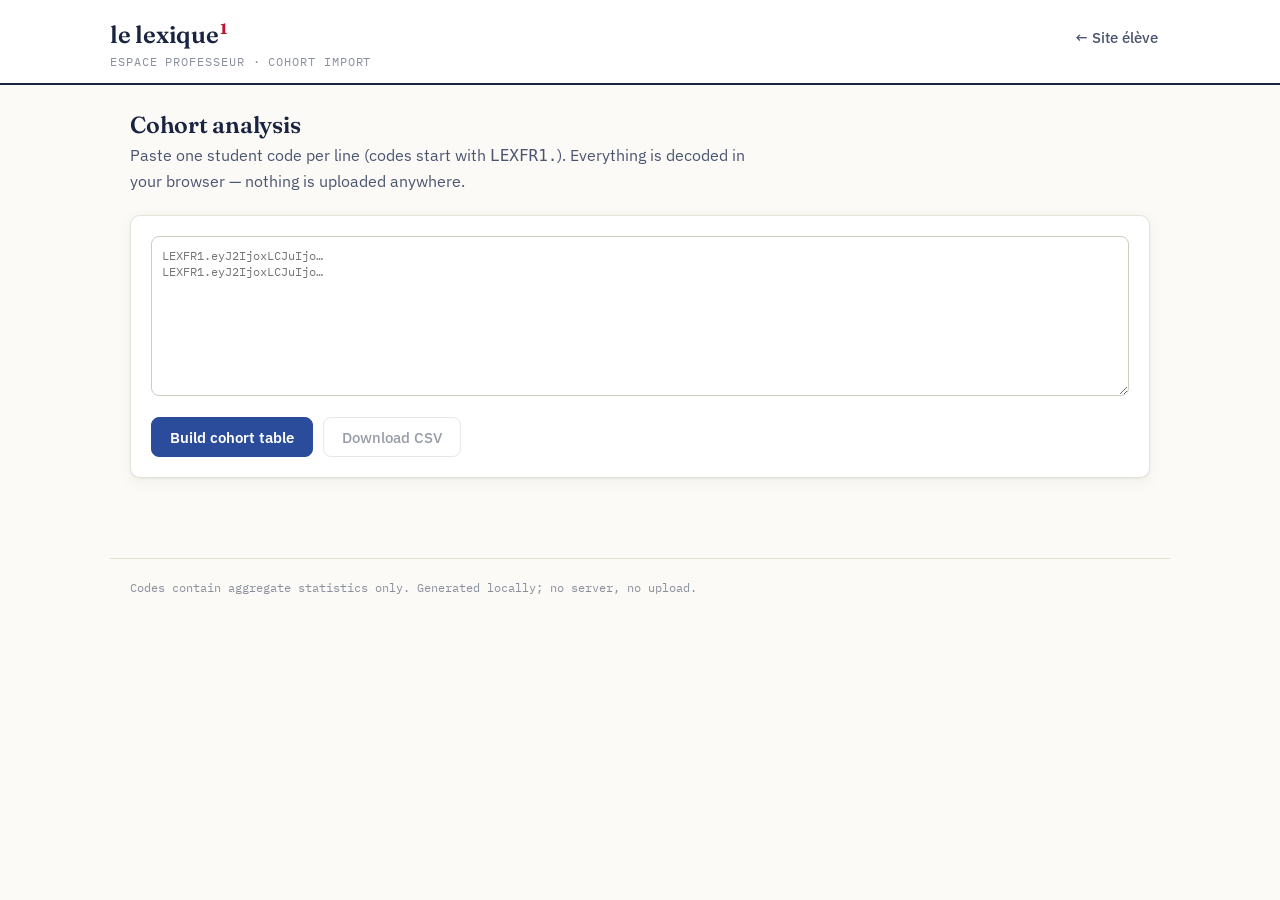
==== teacher.html @ 81ffe918 "Add files via upload" ====
<!DOCTYPE html>
<html lang="en">
<head>
<meta charset="UTF-8">
<meta name="viewport" content="width=device-width, initial-scale=1.0">
<title>Le Lexique · Espace professeur</title>
<link rel="preconnect" href="https://fonts.googleapis.com">
<link rel="preconnect" href="https://fonts.gstatic.com" crossorigin>
<link href="https://fonts.googleapis.com/css2?family=Fraunces:opsz,wght@9..144,400;9..144,600;9..144,700&family=IBM+Plex+Sans:ital,wght@0,400;0,500;0,600;1,400&family=IBM+Plex+Mono:wght@400;700&display=swap" rel="stylesheet">
<link rel="stylesheet" href="style.css">
</head>
<body>
<header class="site">
  <div class="site-inner">
    <div>
      <div class="brand">le lexique<sup>1</sup></div>
      <div class="brand-sub">Espace professeur · cohort import</div>
    </div>
    <nav class="tabs"><button onclick="location.href='index.html'">← Site élève</button></nav>
  </div>
</header>

<main>
  <h2>Cohort analysis</h2>
  <p class="lede">Paste one student code per line (codes start with <code>LEXFR1.</code>). Everything is decoded in your browser — nothing is uploaded anywhere.</p>

  <div class="card">
    <textarea id="codes" class="code" style="min-height:160px" placeholder="LEXFR1.eyJ2IjoxLCJuIjo…
LEXFR1.eyJ2IjoxLCJuIjo…"></textarea>
    <div class="btn-row">
      <button class="btn primary" id="parse">Build cohort table</button>
      <button class="btn ghost" id="csv" disabled>Download CSV</button>
    </div>
    <div id="err" class="feedback bad hidden" style="margin-top:12px"></div>
  </div>

  <div id="results"></div>
</main>

<footer class="site">Codes contain aggregate statistics only. Generated locally; no server, no upload.</footer>

<script>
(function(){
"use strict";
const $=s=>document.querySelector(s);
let students=[];

function decode(line){
  line=line.trim();
  if(!line) return null;
  if(!line.startsWith("LEXFR1.")) throw new Error("Not a LEXFR1 code: "+line.slice(0,24)+"…");
  const json = decodeURIComponent(escape(atob(line.slice(7))));
  const p = JSON.parse(json);
  if(p.v!==1) throw new Error("Unknown code version");
  return p;
}

$("#parse").addEventListener("click",()=>{
  const lines=$("#codes").value.split(/\n+/);
  const errs=[]; students=[];
  lines.forEach((l,i)=>{ if(!l.trim())return;
    try{ const p=decode(l); if(p) students.push(p); }
    catch(e){ errs.push("Line "+(i+1)+": "+e.message); }
  });
  const errBox=$("#err");
  if(errs.length){ errBox.textContent=errs.join(" · "); errBox.classList.remove("hidden"); }
  else errBox.classList.add("hidden");
  render();
  $("#csv").disabled=!students.length;
});

function pct(a,b){return b?Math.round(100*a/b):0}
function esc(s){return String(s).replace(/[&<>"]/g,c=>({"&":"&amp;","<":"&lt;",">":"&gt;",'"':"&quot;"}[c]))}

function render(){
  const R=$("#results"); R.innerHTML="";
  if(!students.length){ R.innerHTML='<p style="color:var(--muted)">No valid codes yet.</p>'; return; }

  // union of units present
  const unitSet=new Set(); students.forEach(s=>Object.keys(s.u||{}).forEach(u=>unitSet.add(u)));
  const units=[...unitSet].sort((a,b)=>a.localeCompare(b,undefined,{numeric:true}));

  let html='<div class="section-label">Overview</div><table class="stats"><thead><tr><th>Student</th><th>Exported</th><th>Seen</th><th>Mastered</th><th>Sessions</th><th>Poly acc.</th>';
  units.forEach(u=>html+='<th>'+esc(u)+'</th>');
  html+='</tr></thead><tbody>';
  students.forEach(s=>{
    html+='<tr><td><b>'+esc(s.n)+'</b></td>'
      +'<td class="num">'+new Date(s.t).toLocaleDateString()+'</td>'
      +'<td class="num">'+s.o.seen+'/'+s.o.total+'</td>'
      +'<td class="num">'+s.o.mast+'</td>'
      +'<td class="num">'+s.o.sess+'</td>'
      +'<td class="num">'+(s.o.pAcc||0)+'&nbsp;%</td>';
    units.forEach(u=>{
      const d=(s.u||{})[u];
      if(!d){ html+='<td class="num" style="color:var(--muted)">—</td>'; return; }
      const cls=d[3]<60?'low':d[3]<80?'warn':'';
      html+='<td class="num" title="'+d[0]+'/'+d[1]+' seen, '+d[2]+' mastered">'+d[3]+'%<div class="bar"><i class="'+cls+'" style="width:'+d[3]+'%"></i></div></td>';
    });
    html+='</tr>';
  });
  html+='</tbody></table>';

  // cohort-wide confusion aggregation
  const conf={};
  students.forEach(s=>(s.c||[]).forEach(([gid,head,a,b,n])=>{
    const k=head+"|"+a+"|"+b;
    conf[k]=conf[k]||{head,a,b,n:0,st:0};
    conf[k].n+=n; conf[k].st++;
  }));
  const rows=Object.values(conf).sort((x,y)=>y.n-x.n).slice(0,20);
  html+='<div class="section-label">Cohort sense confusions</div>';
  if(!rows.length) html+='<p style="color:var(--muted)">No polysemy data in these codes.</p>';
  else{
    html+='<div class="card">';
    rows.forEach(r=>{
      html+='<span class="conf-pair"><b>'+esc(r.head)+'</b> : « '+esc(r.a)+' » ↔ « '+esc(r.b)+' » ×'+r.n+' ('+r.st+' student'+(r.st>1?'s':'')+')</span>';
    });
    html+='</div><p style="font-size:.85rem;color:var(--ink-soft)">These are the sense pairs your cohort mixes up most — prime candidates for a starter activity or an Atelier-style workshop block.</p>';
  }
  R.innerHTML=html;
}

$("#csv").addEventListener("click",()=>{
  const unitSet=new Set(); students.forEach(s=>Object.keys(s.u||{}).forEach(u=>unitSet.add(u)));
  const units=[...unitSet].sort((a,b)=>a.localeCompare(b,undefined,{numeric:true}));
  const head=["student","exported","seen","total","mastered","sessions","poly_accuracy_pct"];
  units.forEach(u=>head.push(u+"_seen",u+"_total",u+"_mastered",u+"_accuracy_pct"));
  head.push("top_confusions");
  const lines=[head.join(",")];
  students.forEach(s=>{
    const row=['"'+s.n.replace(/"/g,'""')+'"', new Date(s.t).toISOString().slice(0,10),
      s.o.seen, s.o.total, s.o.mast, s.o.sess, s.o.pAcc||0];
    units.forEach(u=>{ const d=(s.u||{})[u]||["","","",""]; row.push(d[0],d[1],d[2],d[3]); });
    row.push('"'+(s.c||[]).map(c=>c[1]+": "+c[2]+"↔"+c[3]+" x"+c[4]).join("; ").replace(/"/g,'""')+'"');
    lines.push(row.join(","));
  });
  const blob=new Blob([lines.join("\n")],{type:"text/csv"});
  const a=document.createElement("a");
  a.href=URL.createObjectURL(blob); a.download="lexique-cohort.csv"; a.click();
});
})();
</script>
</body>
</html>
---- style.css ----
/* Le Lexique — design system
   Direction: French lexicography. Dictionary-entry cards, red homograph
   numerals as the signature, ink blue + Robert red on near-white paper. */

:root{
  --paper:#FBFAF6;
  --card:#FFFFFF;
  --ink:#1A2440;
  --ink-soft:#4A5570;
  --muted:#8A8F9E;
  --rouge:#C0142E;      /* sense numerals, traps, accents */
  --bleu:#2B4C9B;       /* actions, links */
  --bleu-pale:#EDF1FA;
  --vert:#2E7D52;       /* correct */
  --vert-pale:#EAF4EE;
  --rouge-pale:#FBEDEE;
  --line:#E5E2D8;
  --line-strong:#CFCBBD;
  --radius:10px;
  --shadow:0 1px 2px rgba(26,36,64,.06), 0 4px 16px rgba(26,36,64,.05);
  --font-display:"Fraunces", Georgia, serif;
  --font-body:"IBM Plex Sans", system-ui, sans-serif;
  --font-mono:"IBM Plex Mono", ui-monospace, monospace;
}

*{box-sizing:border-box}
html{-webkit-text-size-adjust:100%}
body{
  margin:0; background:var(--paper); color:var(--ink);
  font-family:var(--font-body); font-size:16px; line-height:1.55;
}
:focus-visible{outline:2px solid var(--bleu); outline-offset:2px; border-radius:4px}
@media (prefers-reduced-motion:reduce){
  *,*::before,*::after{animation:none!important; transition:none!important}
}

/* ── header ── */
header.site{
  border-bottom:2px solid var(--ink);
  background:var(--card);
  padding:0 20px;
}
.site-inner{max-width:1060px; margin:0 auto; display:flex; align-items:baseline; gap:18px; flex-wrap:wrap; padding:16px 0 12px}
.brand{font-family:var(--font-display); font-weight:600; font-size:1.5rem; letter-spacing:-.01em}
.brand sup{color:var(--rouge); font-size:.62em; font-weight:700; margin-left:1px}
.brand-sub{font-family:var(--font-mono); font-size:.72rem; color:var(--muted); text-transform:uppercase; letter-spacing:.08em}
nav.tabs{display:flex; gap:2px; margin-left:auto; flex-wrap:wrap}
nav.tabs button{
  font-family:var(--font-body); font-size:.92rem; font-weight:500;
  background:none; border:none; border-bottom:3px solid transparent;
  padding:8px 12px 10px; color:var(--ink-soft); cursor:pointer;
}
nav.tabs button:hover{color:var(--ink)}
nav.tabs button[aria-selected="true"]{color:var(--ink); border-bottom-color:var(--rouge); font-weight:600}

main{max-width:1060px; margin:0 auto; padding:26px 20px 80px}

h1,h2,h3{font-family:var(--font-display); font-weight:600; letter-spacing:-.01em; line-height:1.2}
h2{font-size:1.45rem; margin:0 0 4px}
h3{font-size:1.1rem; margin:0 0 6px}
.lede{color:var(--ink-soft); margin:0 0 22px; max-width:62ch}

/* ── generic card ── */
.card{background:var(--card); border:1px solid var(--line); border-radius:var(--radius); box-shadow:var(--shadow); padding:20px}
.grid{display:grid; gap:14px}
@media(min-width:720px){ .grid.cols-2{grid-template-columns:1fr 1fr} .grid.cols-3{grid-template-columns:repeat(3,1fr)} }

/* ── buttons ── */
.btn{
  font-family:var(--font-body); font-size:.95rem; font-weight:600;
  border-radius:8px; border:1.5px solid var(--ink); background:var(--card); color:var(--ink);
  padding:9px 18px; cursor:pointer; transition:background .12s ease;
}
.btn:hover{background:var(--bleu-pale)}
.btn.primary{background:var(--bleu); border-color:var(--bleu); color:#fff}
.btn.primary:hover{background:#233F82}
.btn.ghost{border-color:var(--line-strong); font-weight:500}
.btn.small{padding:5px 12px; font-size:.85rem}
.btn:disabled{opacity:.45; cursor:default}
.btn-row{display:flex; gap:10px; flex-wrap:wrap; margin-top:14px}

/* ── unit picker ── */
.unit-grid{display:grid; gap:10px; grid-template-columns:repeat(auto-fill,minmax(230px,1fr)); margin:14px 0 8px}
.unit-tile{
  display:flex; align-items:flex-start; gap:10px; padding:12px 14px;
  border:1px solid var(--line); border-radius:8px; background:var(--card); cursor:pointer;
  transition:border-color .12s ease;
}
.unit-tile:hover{border-color:var(--bleu)}
.unit-tile.on{border-color:var(--bleu); background:var(--bleu-pale)}
.unit-tile input{margin-top:4px; accent-color:var(--bleu)}
.unit-tile .u-code{font-family:var(--font-mono); font-size:.7rem; color:var(--rouge); font-weight:700; letter-spacing:.05em}
.unit-tile .u-name{font-weight:600; font-size:.93rem; line-height:1.3}
.unit-tile .u-meta{font-size:.78rem; color:var(--muted); font-family:var(--font-mono)}
.unit-tile .u-bar{height:4px; background:var(--line); border-radius:2px; margin-top:6px; overflow:hidden}
.unit-tile .u-bar i{display:block; height:100%; background:var(--vert)}

/* ── dictionary entry (the signature) ── */
.entry{
  background:var(--card); border:1px solid var(--line-strong); border-radius:var(--radius);
  box-shadow:var(--shadow); padding:26px 28px; position:relative;
}
.entry::before{
  content:""; position:absolute; inset:8px; border:1px solid var(--line); border-radius:6px; pointer-events:none;
}
.headword{font-family:var(--font-display); font-size:2rem; font-weight:600}
.headword sup{color:var(--rouge); font-weight:700; font-size:.55em}
.gramm{font-style:italic; color:var(--muted); font-size:.95rem; margin-left:8px}
.entry .ctx{font-size:1.15rem; margin:16px 0 4px; line-height:1.6}
.entry .ctx mark{background:none; color:var(--rouge); font-weight:700}
.entry .ctx .gap{
  display:inline-block; min-width:5.5ch; border-bottom:2px solid var(--rouge);
  color:var(--rouge); font-weight:700; text-align:center; padding:0 4px;
}
.entry-meta{font-family:var(--font-mono); font-size:.72rem; color:var(--muted); letter-spacing:.05em; text-transform:uppercase}

/* ── options ── */
.opts{display:grid; gap:8px; margin-top:18px}
@media(min-width:640px){ .opts.two-col{grid-template-columns:1fr 1fr} }
.opt{
  text-align:left; font-size:1rem; font-family:var(--font-body);
  border:1.5px solid var(--line-strong); border-radius:8px; background:var(--card);
  padding:11px 14px; cursor:pointer; display:flex; gap:10px; align-items:baseline;
  transition:border-color .1s ease, background .1s ease;
}
.opt:hover{border-color:var(--bleu)}
.opt .k{font-family:var(--font-mono); font-size:.72rem; color:var(--muted); min-width:1.2em}
.opt.good{border-color:var(--vert); background:var(--vert-pale)}
.opt.bad{border-color:var(--rouge); background:var(--rouge-pale)}
.opt.dim{opacity:.55}
.opt:disabled{cursor:default}
.opt .tag{margin-left:auto; font-family:var(--font-mono); font-size:.7rem; color:var(--muted)}

/* checkbox variant (select-all) */
.opt.check input{accent-color:var(--bleu)}

/* ── feedback ── */
.feedback{margin-top:14px; padding:12px 14px; border-radius:8px; font-size:.95rem}
.feedback.good{background:var(--vert-pale); border:1px solid var(--vert); color:#1D5A3A}
.feedback.bad{background:var(--rouge-pale); border:1px solid var(--rouge); color:#8A1020}
.feedback.info{background:var(--bleu-pale); border:1px solid var(--bleu); color:#1E3A75}
.feedback .note{display:block; margin-top:6px; font-size:.88rem; color:var(--ink-soft)}

/* ── flashcard ── */
.fc-back{border-top:1px dashed var(--line-strong); margin-top:16px; padding-top:16px}
.fc-answers{font-size:1.25rem; font-weight:600}
.grade-row{display:flex; gap:8px; flex-wrap:wrap; margin-top:16px}
.grade-row .btn{flex:1; min-width:100px}
.g-again{border-color:var(--rouge); color:var(--rouge)}
.g-hard{border-color:#B07B12; color:#8A5F0A}
.g-good{border-color:var(--vert); color:var(--vert)}
.g-easy{border-color:var(--bleu); color:var(--bleu)}

/* typed input */
input.typed{
  font-family:var(--font-body); font-size:1.1rem; width:100%;
  border:1.5px solid var(--line-strong); border-radius:8px; padding:11px 14px; margin-top:16px;
  background:var(--card); color:var(--ink);
}
input.typed:focus{border-color:var(--bleu)}

/* ── session chrome ── */
.session-bar{display:flex; align-items:center; gap:14px; margin-bottom:16px; flex-wrap:wrap}
.progress{flex:1; min-width:140px; height:6px; background:var(--line); border-radius:3px; overflow:hidden}
.progress i{display:block; height:100%; background:var(--bleu); transition:width .25s ease}
.session-count{font-family:var(--font-mono); font-size:.8rem; color:var(--muted)}
.score-pill{font-family:var(--font-mono); font-size:.8rem; padding:3px 10px; border-radius:99px; background:var(--bleu-pale); color:var(--bleu)}

/* ── suivi ── */
table.stats{width:100%; border-collapse:collapse; font-size:.9rem}
table.stats th{
  text-align:left; font-family:var(--font-mono); font-size:.7rem; text-transform:uppercase;
  letter-spacing:.06em; color:var(--muted); border-bottom:2px solid var(--ink); padding:8px 10px;
}
table.stats td{border-bottom:1px solid var(--line); padding:8px 10px; vertical-align:top}
table.stats td.num{font-family:var(--font-mono); text-align:right}
.bar{height:6px; background:var(--line); border-radius:3px; overflow:hidden; min-width:80px}
.bar i{display:block; height:100%; background:var(--vert)}
.bar i.warn{background:#C98A12}
.bar i.low{background:var(--rouge)}
.conf-pair{display:inline-block; background:var(--rouge-pale); border:1px solid var(--rouge); color:#8A1020;
  border-radius:6px; padding:2px 8px; font-size:.82rem; margin:2px 4px 2px 0}
.conf-pair b{font-weight:700}

textarea.code{
  width:100%; min-height:110px; font-family:var(--font-mono); font-size:.78rem;
  border:1.5px solid var(--line-strong); border-radius:8px; padding:10px; background:var(--card); color:var(--ink);
}
.kpi-row{display:grid; gap:12px; grid-template-columns:repeat(auto-fit,minmax(150px,1fr)); margin:16px 0}
.kpi{background:var(--card); border:1px solid var(--line); border-radius:8px; padding:14px 16px}
.kpi .n{font-family:var(--font-display); font-size:1.9rem; font-weight:600; line-height:1}
.kpi .n small{font-size:.5em; color:var(--muted); font-family:var(--font-mono)}
.kpi .l{font-family:var(--font-mono); font-size:.7rem; text-transform:uppercase; letter-spacing:.06em; color:var(--muted); margin-top:4px}

.pill-select{display:flex; gap:6px; flex-wrap:wrap}
.pill-select button{
  border:1.5px solid var(--line-strong); background:var(--card); border-radius:99px;
  padding:6px 14px; font-size:.88rem; cursor:pointer; font-family:var(--font-body); color:var(--ink);
}
.pill-select button.on{border-color:var(--bleu); background:var(--bleu-pale); color:var(--bleu); font-weight:600}

.section-label{
  font-family:var(--font-mono); font-size:.72rem; text-transform:uppercase; letter-spacing:.1em;
  color:var(--rouge); font-weight:700; margin:28px 0 8px; display:flex; align-items:center; gap:10px;
}
.section-label::after{content:""; flex:1; height:1px; background:var(--line-strong)}

.match-cols{display:grid; grid-template-columns:1fr 1fr; gap:10px; margin-top:16px}
.match-cols .opt.sel{border-color:var(--bleu); background:var(--bleu-pale)}
.match-cols .opt.paired{border-color:var(--vert); background:var(--vert-pale); cursor:default}

footer.site{max-width:1060px; margin:0 auto; padding:20px; border-top:1px solid var(--line);
  font-family:var(--font-mono); font-size:.72rem; color:var(--muted)}
.hidden{display:none!important}
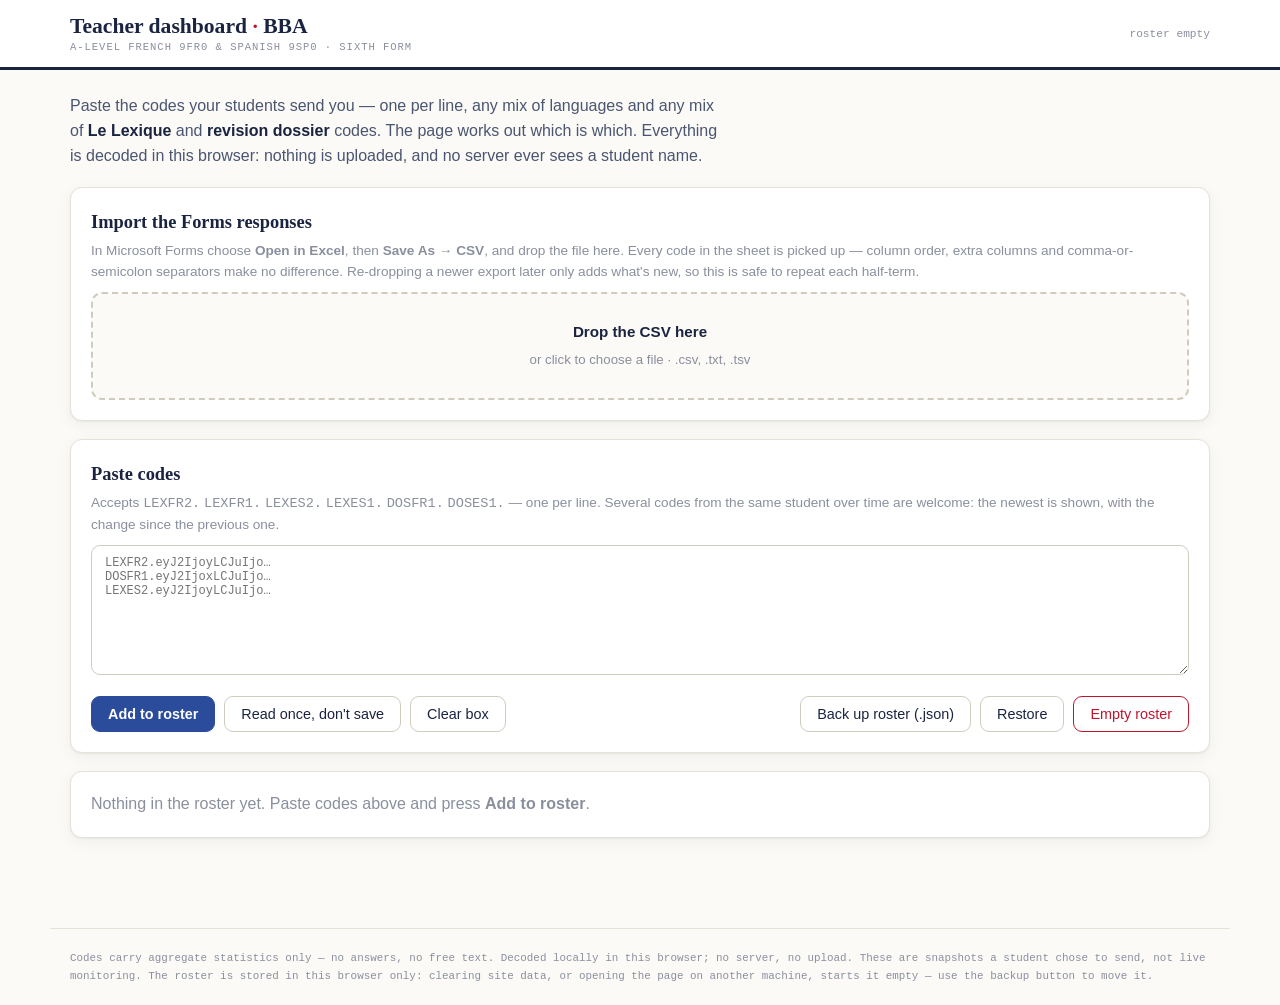
==== commit 731b66a3: "Add files via upload" ====
--- a/teacher.html
+++ b/teacher.html
@@ -3,141 +3,659 @@
 <head>
 <meta charset="UTF-8">
 <meta name="viewport" content="width=device-width, initial-scale=1.0">
-<title>Le Lexique · Espace professeur</title>
-<link rel="preconnect" href="https://fonts.googleapis.com">
-<link rel="preconnect" href="https://fonts.gstatic.com" crossorigin>
-<link href="https://fonts.googleapis.com/css2?family=Fraunces:opsz,wght@9..144,400;9..144,600;9..144,700&family=IBM+Plex+Sans:ital,wght@0,400;0,500;0,600;1,400&family=IBM+Plex+Mono:wght@400;700&display=swap" rel="stylesheet">
-<link rel="stylesheet" href="style.css">
+<meta name="robots" content="noindex, nofollow">
+<title>Teacher dashboard · A-Level French &amp; Spanish · BBA</title>
+<meta name="description" content="Decode student progress codes from Le Lexique and the revision dossiers. Everything is decoded in this browser; nothing is uploaded.">
+<style>
+:root{
+  --paper:#FBFAF6;--card:#FFF;--ink:#1A2440;--ink-soft:#4A5570;--muted:#8A8F9E;
+  --accent:#C0142E;--bleu:#2B4C9B;--bleu-pale:#EDF1FA;--vert:#2E7D52;--vert-pale:#EAF4EE;
+  --rouge:#B3261E;--or:#B8860B;--or-pale:#FFF7E6;
+  --line:#E5E2D8;--line-strong:#CFCBBD;--radius:12px;
+  --shadow:0 1px 2px rgba(26,36,64,.06),0 4px 16px rgba(26,36,64,.05);
+  --serif:Georgia,'Times New Roman',serif;
+  --sans:-apple-system,BlinkMacSystemFont,'Segoe UI',Roboto,Helvetica,Arial,sans-serif;
+  --mono:ui-monospace,'SF Mono',Menlo,Consolas,monospace;
+}
+*{box-sizing:border-box}
+body{margin:0;background:var(--paper);color:var(--ink);font-family:var(--sans);font-size:16px;line-height:1.55}
+:focus-visible{outline:2px solid var(--bleu);outline-offset:2px;border-radius:4px}
+a{color:inherit}
+header.site{border-bottom:3px solid var(--ink);background:var(--card)}
+.site-inner{max-width:1180px;margin:0 auto;padding:15px 20px 12px;display:flex;align-items:center;gap:16px;flex-wrap:wrap}
+.brand{font-family:var(--serif);font-weight:700;font-size:1.35rem;line-height:1.1}
+.brand span{color:var(--accent)}
+.brand-sub{font-family:var(--mono);font-size:.66rem;color:var(--muted);text-transform:uppercase;letter-spacing:.09em}
+.roster-state{margin-left:auto;font-family:var(--mono);font-size:.7rem;color:var(--muted);text-align:right}
+main{max-width:1180px;margin:0 auto;padding:24px 20px 90px}
+.intro{max-width:74ch;color:var(--ink-soft);margin:0 0 6px}
+.intro b{color:var(--ink)}
+.card{background:var(--card);border:1px solid var(--line);border-radius:var(--radius);box-shadow:var(--shadow);padding:20px;margin-top:18px}
+h2{font-family:var(--serif);font-size:1.15rem;margin:0 0 4px}
+.hint{font-size:.85rem;color:var(--muted);margin:0 0 10px}
+textarea.code{font-family:var(--mono);font-size:.75rem;width:100%;min-height:130px;border:1.5px solid var(--line-strong);
+  border-radius:9px;padding:10px 13px;background:var(--card);color:var(--ink);resize:vertical}
+.btn{font-family:var(--sans);font-size:.9rem;font-weight:600;border-radius:9px;border:1.5px solid var(--ink);
+  background:var(--card);color:var(--ink);padding:9px 16px;cursor:pointer}
+.btn:hover{background:var(--bleu-pale)}
+.btn.primary{background:var(--bleu);border-color:var(--bleu);color:#fff}
+.btn.primary:hover{background:#233F82}
+.btn.ghost{border-color:var(--line-strong);font-weight:500}
+.btn.danger{border-color:var(--accent);color:var(--accent);font-weight:500}
+.btn:disabled{opacity:.4;cursor:not-allowed}
+.btn-row{display:flex;gap:9px;flex-wrap:wrap;margin-top:13px;align-items:center}
+.msg{font-size:.85rem;border-radius:8px;padding:9px 12px;margin-top:11px;line-height:1.5}
+.msg.err{background:#FDF1F0;border:1px solid #F0C8C4;color:var(--rouge)}
+.msg.ok{background:var(--vert-pale);border:1px solid #BFD9CB;color:#1D5A3A}
+.hidden{display:none}
+.section-label{font-family:var(--mono);font-size:.68rem;text-transform:uppercase;letter-spacing:.09em;
+  color:var(--accent);font-weight:700;margin:26px 0 8px;display:flex;align-items:center;gap:9px}
+.section-label::after{content:"";flex:1;height:1px;background:var(--line-strong)}
+.section-label .tag{background:var(--bleu-pale);color:var(--bleu);border-radius:4px;padding:2px 7px;font-weight:600}
+.wrap{overflow-x:auto;border:1px solid var(--line);border-radius:10px;background:var(--card)}
+table.stats{width:100%;border-collapse:collapse;font-size:.87rem}
+table.stats th{text-align:left;font-family:var(--mono);font-size:.63rem;text-transform:uppercase;letter-spacing:.05em;
+  color:var(--muted);border-bottom:2px solid var(--ink);padding:8px 9px;white-space:nowrap;font-weight:500;
+  background:var(--card);position:sticky;top:0}
+table.stats td{border-bottom:1px solid var(--line);padding:7px 9px;white-space:nowrap}
+table.stats tbody tr:hover{background:var(--bleu-pale)}
+table.stats td.name{font-weight:600;white-space:normal;min-width:130px}
+table.stats td.num{font-family:var(--mono);text-align:right}
+table.stats td.wide{white-space:normal;min-width:180px}
+.pill{display:inline-block;font-family:var(--mono);font-size:.62rem;padding:1px 6px;border-radius:3px;
+  border:1px solid var(--line-strong);color:var(--ink-soft)}
+.pill.fr{background:var(--bleu-pale);color:var(--bleu);border-color:#C4D2EC}
+.pill.es{background:#FDF0E6;color:#A85A16;border-color:#EFD3B8}
+.bar{display:inline-block;height:6px;width:58px;background:var(--line);border-radius:3px;overflow:hidden;
+  vertical-align:middle;margin-right:6px}
+.bar i{display:block;height:100%;background:var(--vert)}
+.bar.low i{background:var(--accent)}
+.bar.mid i{background:var(--or)}
+.d-up{color:var(--vert);font-size:.78em;font-family:var(--mono)}
+.d-down{color:var(--rouge);font-size:.78em;font-family:var(--mono)}
+.flag{background:var(--or-pale);border-left:3px solid var(--or)}
+details.detail{margin-top:10px;border:1px solid var(--line);border-radius:9px;background:var(--card)}
+details.detail>summary{cursor:pointer;padding:9px 13px;font-size:.87rem;font-weight:600;list-style:none}
+details.detail>summary::-webkit-details-marker{display:none}
+details.detail>summary::before{content:"▸ ";color:var(--muted)}
+details.detail[open]>summary::before{content:"▾ "}
+details.detail .inner{padding:0 13px 13px}
+.drop{border:2px dashed var(--line-strong);border-radius:11px;padding:26px 18px;text-align:center;
+  cursor:pointer;background:var(--paper);transition:border-color .15s,background .15s}
+.drop:hover,.drop:focus-visible{border-color:var(--bleu);background:var(--bleu-pale)}
+.drop.over{border-color:var(--vert);background:var(--vert-pale)}
+.drop b{display:block;font-size:.95rem;margin-bottom:3px}
+.drop span{font-size:.83rem;color:var(--muted)}
+.legend{font-size:.8rem;color:var(--muted);margin-top:9px;line-height:1.6}
+.legend b{color:var(--ink-soft)}
+footer.site{max-width:1180px;margin:0 auto;padding:20px;border-top:1px solid var(--line);
+  font-family:var(--mono);font-size:.68rem;color:var(--muted);line-height:1.7}
+@media (max-width:640px){.site-inner{gap:8px}.roster-state{margin-left:0;text-align:left;width:100%}}
+@media print{.btn-row,textarea.code,header.site .roster-state{display:none!important}body{background:#fff}}
+</style>
 </head>
 <body>
 <header class="site">
   <div class="site-inner">
     <div>
-      <div class="brand">le lexique<sup>1</sup></div>
-      <div class="brand-sub">Espace professeur · cohort import</div>
+      <div class="brand">Teacher dashboard <span>·</span> BBA</div>
+      <div class="brand-sub">A-Level French 9FR0 &amp; Spanish 9SP0 · Sixth Form</div>
     </div>
-    <nav class="tabs"><button onclick="location.href='index.html'">← Site élève</button></nav>
+    <div class="roster-state" id="rosterState">roster empty</div>
   </div>
 </header>
 
 <main>
-  <h2>Cohort analysis</h2>
-  <p class="lede">Paste one student code per line (codes start with <code>LEXFR1.</code>). Everything is decoded in your browser — nothing is uploaded anywhere.</p>
+  <p class="intro">Paste the codes your students send you — one per line, any mix of languages and any mix of
+  <b>Le Lexique</b> and <b>revision dossier</b> codes. The page works out which is which. Everything is decoded
+  in this browser: nothing is uploaded, and no server ever sees a student name.</p>
 
   <div class="card">
-    <textarea id="codes" class="code" style="min-height:160px" placeholder="LEXFR1.eyJ2IjoxLCJuIjo…
-LEXFR1.eyJ2IjoxLCJuIjo…"></textarea>
+    <h2>Import the Forms responses</h2>
+    <p class="hint">In Microsoft Forms choose <b>Open in Excel</b>, then <b>Save As → CSV</b>, and drop the file here.
+      Every code in the sheet is picked up — column order, extra columns and comma-or-semicolon separators
+      make no difference. Re-dropping a newer export later only adds what's new, so this is safe to repeat
+      each half-term.</p>
+    <div class="drop" id="drop" tabindex="0" role="button" aria-label="Drop a CSV export here, or press Enter to choose a file">
+      <b>Drop the CSV here</b>
+      <span>or click to choose a file · .csv, .txt, .tsv</span>
+    </div>
+    <input type="file" id="file" accept=".csv,.txt,.tsv,text/csv,text/plain" multiple hidden>
+    <div class="msg ok hidden" id="okFile"></div>
+  </div>
+
+  <div class="card">
+    <h2>Paste codes</h2>
+    <p class="hint">Accepts <code>LEXFR2.</code> <code>LEXFR1.</code> <code>LEXES2.</code> <code>LEXES1.</code>
+      <code>DOSFR1.</code> <code>DOSES1.</code> — one per line. Several codes from the same student over time
+      are welcome: the newest is shown, with the change since the previous one.</p>
+    <textarea class="code" id="codes" spellcheck="false"
+      placeholder="LEXFR2.eyJ2IjoyLCJuIjo…&#10;DOSFR1.eyJ2IjoxLCJuIjo…&#10;LEXES2.eyJ2IjoyLCJuIjo…"></textarea>
     <div class="btn-row">
-      <button class="btn primary" id="parse">Build cohort table</button>
-      <button class="btn ghost" id="csv" disabled>Download CSV</button>
+      <button class="btn primary" id="btnAdd">Add to roster</button>
+      <button class="btn ghost" id="btnOnce">Read once, don't save</button>
+      <button class="btn ghost" id="btnClearBox">Clear box</button>
+      <span style="flex:1"></span>
+      <button class="btn ghost" id="btnBackup">Back up roster (.json)</button>
+      <button class="btn ghost" id="btnRestore">Restore</button>
+      <button class="btn danger" id="btnWipe">Empty roster</button>
     </div>
-    <div id="err" class="feedback bad hidden" style="margin-top:12px"></div>
+    <div class="msg err hidden" id="err"></div>
+    <div class="msg ok hidden" id="ok"></div>
   </div>
 
   <div id="results"></div>
+
+  <div class="card" id="legendCard" style="display:none">
+    <h2>Reading the tables</h2>
+    <p class="legend">
+      <b>Seen</b> — distinct items the student has met at least once, out of the whole list.
+      <b>Mastered</b> — items answered correctly enough times to leave the review cycle.
+      <b>Leeches</b> — items failed repeatedly; these are the ones worth teaching directly.
+      <b>Exam avg</b> — mean of the in-app tests, with the number of tests in brackets.
+      <b>Done / Opened</b> — dossier tiles marked finished, and tiles merely opened.
+      <b>Flagged hard</b> — tiles the student marked difficult.
+      <br>An amber row means <b>seen is climbing but mastered is not</b> — the student is browsing rather
+      than learning, which is the pattern most worth catching early.
+    </p>
+  </div>
 </main>
 
-<footer class="site">Codes contain aggregate statistics only. Generated locally; no server, no upload.</footer>
+<footer class="site">
+  Codes carry aggregate statistics only — no answers, no free text. Decoded locally in this browser; no server, no upload.
+  These are snapshots a student chose to send, not live monitoring. The roster is stored in this browser only:
+  clearing site data, or opening the page on another machine, starts it empty — use the backup button to move it.
+</footer>
 
 <script>
 (function(){
 "use strict";
-const $=s=>document.querySelector(s);
-let students=[];
-
+
+/* ============================================================
+   CODE FORMATS
+   ============================================================ */
+const FORMATS = {
+  "LEXFR2.":{kind:"lex",lang:"FR"}, "LEXFR1.":{kind:"lex",lang:"FR"},
+  "LEXES2.":{kind:"lex",lang:"ES"}, "LEXES1.":{kind:"lex",lang:"ES"},
+  "DOSFR1.":{kind:"dos",lang:"FR"}, "DOSES1.":{kind:"dos",lang:"ES"}
+};
+const GROUPS = [
+  {kind:"lex",lang:"FR",title:"Le Lexique — French",   tag:"LEXFR"},
+  {kind:"lex",lang:"ES",title:"El Léxico — Spanish",   tag:"LEXES"},
+  {kind:"dos",lang:"FR",title:"Revision dossier — French", tag:"DOSFR"},
+  {kind:"dos",lang:"ES",title:"Pasaporte — Spanish",   tag:"DOSES"}
+];
+const LS = "bba-teacher-roster-v1";
+
+/* ============================================================
+   HELPERS
+   ============================================================ */
+const $  = s => document.querySelector(s);
+const esc = s => String(s==null?"":s).replace(/[&<>"]/g,c=>({"&":"&amp;","<":"&lt;",">":"&gt;",'"':"&quot;"}[c]));
+const normName = s => String(s||"").toLowerCase().replace(/\s+/g," ").trim();
+const pct = (a,b) => b ? Math.round(100*a/b) : 0;
+const fmtDate = ts => { const d=new Date(ts); return isNaN(d) ? "—" :
+  d.toLocaleDateString(undefined,{day:"2-digit",month:"short",year:"numeric"}); };
+
+function delta(cur, prev){
+  if(prev==null || cur==null || cur===prev) return "";
+  const n = cur - prev;
+  return ' <span class="'+(n>0?"d-up":"d-down")+'">'+(n>0?"▲+":"▼")+n+"</span>";
+}
+function bar(p){
+  const cls = p<40 ? " low" : (p<70 ? " mid" : "");
+  return '<span class="bar'+cls+'"><i style="width:'+Math.max(0,Math.min(100,p))+'%"></i></span>';
+}
 function decode(line){
-  line=line.trim();
+  line = line.trim();
   if(!line) return null;
-  if(!line.startsWith("LEXFR1.")) throw new Error("Not a LEXFR1 code: "+line.slice(0,24)+"…");
-  const json = decodeURIComponent(escape(atob(line.slice(7))));
-  const p = JSON.parse(json);
-  if(p.v!==1) throw new Error("Unknown code version");
-  return p;
-}
-
-$("#parse").addEventListener("click",()=>{
-  const lines=$("#codes").value.split(/\n+/);
-  const errs=[]; students=[];
-  lines.forEach((l,i)=>{ if(!l.trim())return;
-    try{ const p=decode(l); if(p) students.push(p); }
-    catch(e){ errs.push("Line "+(i+1)+": "+e.message); }
-  });
-  const errBox=$("#err");
-  if(errs.length){ errBox.textContent=errs.join(" · "); errBox.classList.remove("hidden"); }
-  else errBox.classList.add("hidden");
-  render();
-  $("#csv").disabled=!students.length;
+  let hit = null;
+  for(const p in FORMATS){ if(line.startsWith(p)){ hit = p; break; } }
+  if(!hit){
+    const head = line.slice(0,9).replace(/[^A-Za-z0-9.]/g,"");
+    throw new Error('unrecognised prefix "'+head+'…" — expected one of '+Object.keys(FORMATS).join(" "));
+  }
+  let p;
+  try{ p = JSON.parse(decodeURIComponent(escape(atob(line.slice(hit.length))))); }
+  catch(e){ throw new Error("could not decode — the code looks truncated or altered"); }
+  if(typeof p!=="object" || p===null) throw new Error("decoded, but the contents are not a record");
+  if(p.v!==1 && p.v!==2) throw new Error("unknown code version "+p.v);
+  if(!p.n) p.n = "(no name)";
+  if(!p.t) p.t = 0;
+  return Object.assign({}, FORMATS[hit], {prefix:hit, p:p});
+}
+
+/* exam average out of the x:[[day,score,count],…] array */
+function examAvg(x){
+  if(!Array.isArray(x) || !x.length) return null;
+  let num=0, den=0;
+  x.forEach(e=>{
+    const score = Array.isArray(e) ? e[1] : e;
+    const n = (Array.isArray(e) && e[2]) ? e[2] : 1;
+    if(typeof score==="number"){ num += score*n; den += n; }
+  });
+  return den ? {avg:Math.round(num/den), tests:x.length} : null;
+}
+
+/* ============================================================
+   ROSTER
+   ============================================================ */
+let roster = load();
+function load(){
+  try{
+    const raw = localStorage.getItem(LS);
+    if(raw){ const o = JSON.parse(raw); if(o && Array.isArray(o.entries)) return o; }
+  }catch(e){}
+  return {v:1, entries:[]};
+}
+let storageOk = true;
+function save(){
+  try{ localStorage.setItem(LS, JSON.stringify(roster)); }
+  catch(e){ storageOk = false; }
+}
+/* Identity: prefer the stable id the code carries; fall back to the typed name.
+   Codes emitted before ids existed keep working — they just group by name as before. */
+function idKey(p){
+  const id = p && p.i != null ? String(p.i).trim() : "";
+  return id ? "#"+id.toLowerCase() : "~"+normName(p.n);
+}
+const keyOf = e => e.kind+"|"+e.lang+"|"+idKey(e.p)+"|"+e.p.t;
+
+function addEntries(list){
+  const have = new Set(roster.entries.map(keyOf));
+  let added = 0;
+  list.forEach(e=>{ const k = keyOf(e); if(!have.has(k)){ have.add(k); roster.entries.push(e); added++; } });
+  save();
+  return added;
+}
+
+/* group entries → one row per student per group, newest first with previous kept */
+function grouped(entries, kind, lang){
+  const byWho = {};
+  entries.filter(e=>e.kind===kind && e.lang===lang).forEach(e=>{
+    const k = idKey(e.p);
+    (byWho[k] = byWho[k] || []).push(e.p);
+  });
+  return Object.values(byWho).map(arr=>{
+    arr.sort((a,b)=>a.t-b.t);
+    return {codes:arr, cur:arr[arr.length-1], prev:arr.length>1?arr[arr.length-2]:null};
+  }).sort((a,b)=>String(a.cur.n).localeCompare(String(b.cur.n)));
+}
+/* does any student in this set carry an id? decides whether the ID column shows */
+const anyId = studs => studs.some(s=>s.codes.some(c=>c.i!=null && String(c.i).trim()));
+const idCell = c => (c.i!=null && String(c.i).trim()) ? esc(String(c.i).trim()) : '<span style="color:var(--muted)">—</span>';
+
+/* ============================================================
+   RENDER
+   ============================================================ */
+let lastTables = {};   // id → {header:[], rows:[[]]} for CSV
+
+function render(entries){
+  const R = $("#results");
+  R.innerHTML = "";
+  lastTables = {};
+  let any = false;
+
+  GROUPS.forEach(g=>{
+    const studs = grouped(entries, g.kind, g.lang);
+    if(!studs.length) return;
+    any = true;
+    const id = g.kind + g.lang;
+    const block = document.createElement("div");
+    block.innerHTML = '<div class="section-label"><span class="tag pill '+g.lang.toLowerCase()+'">'+g.tag+'</span>'
+                    + esc(g.title) + ' · ' + studs.length + ' student' + (studs.length>1?"s":"") + '</div>';
+    block.appendChild(g.kind==="lex" ? lexTable(studs,id) : dosTable(studs,id));
+    block.appendChild(detailBlock(studs, g));
+    const row = document.createElement("div");
+    row.className = "btn-row";
+    row.innerHTML = '<button class="btn ghost" data-csv="'+id+'">Download CSV</button>';
+    block.appendChild(row);
+    R.appendChild(block);
+  });
+
+  if(!any){
+    R.innerHTML = '<div class="card"><p style="color:var(--muted);margin:0">'
+      + 'Nothing in the roster yet. Paste codes above and press <b>Add to roster</b>.</p></div>';
+  }
+  $("#legendCard").style.display = any ? "" : "none";
+
+  R.querySelectorAll("[data-csv]").forEach(b=>{
+    b.addEventListener("click", ()=>downloadCsv(b.getAttribute("data-csv")));
+  });
+  paintState();
+}
+
+function lexTable(studs, id){
+  const unitSet = new Set();
+  studs.forEach(s=>s.codes.forEach(c=>Object.keys(c.u||{}).forEach(u=>unitSet.add(u))));
+  const units = [...unitSet].sort((a,b)=>a.localeCompare(b,undefined,{numeric:true}));
+
+  const withId = anyId(studs);
+  const header = ["Student"].concat(withId?["ID"]:[])
+                 .concat(["Exported","Codes","Seen","Of","Mastered","Sessions","Leeches","Exam avg"])
+                 .concat(units.map(u=>u+" %"));
+  const rows = [];
+
+  let html = '<div class="wrap"><table class="stats"><thead><tr>'
+           + '<th>Student</th>'+(withId?'<th>ID</th>':'')
+           + '<th>Exported</th><th>#</th><th>Seen</th><th>Mastered</th>'
+           + '<th>Sessions</th><th>Leeches</th><th>Exam avg</th>'
+           + units.map(u=>'<th>'+esc(u)+'</th>').join("")
+           + '</tr></thead><tbody>';
+
+  studs.forEach(st=>{
+    const c = st.cur, o = c.o||{}, po = st.prev ? (st.prev.o||{}) : null;
+    const seen = o.seen||0, total = o.total||0, mast = o.mast||0;
+    // browsing-not-learning flag: meaningful exposure, nothing retained
+    const flag = seen >= 20 && mast === 0;
+    const ex = examAvg(c.x);
+    html += '<tr'+(flag?' class="flag"':'')+'>'
+      + '<td class="name">'+esc(c.n)+'</td>'
+      + (withId?'<td class="num">'+idCell(c)+'</td>':'')
+      + '<td class="num">'+fmtDate(c.t)+'</td>'
+      + '<td class="num">'+st.codes.length+'</td>'
+      + '<td class="num">'+bar(pct(seen,total))+seen+' / '+total+delta(seen, po?po.seen:null)+'</td>'
+      + '<td class="num">'+mast+delta(mast, po?po.mast:null)+'</td>'
+      + '<td class="num">'+(o.sess!=null?o.sess:"—")+'</td>'
+      + '<td class="num">'+(o.lee!=null?o.lee:"—")+'</td>'
+      + '<td class="num">'+(ex?ex.avg+' % <span style="color:var(--muted)">('+ex.tests+')</span>':"—")+'</td>';
+    const rowOut = [c.n].concat(withId?[c.i!=null?String(c.i):""]:[])
+                   .concat([fmtDate(c.t), st.codes.length, seen, total, mast,
+                    o.sess!=null?o.sess:"", o.lee!=null?o.lee:"", ex?ex.avg:""]);
+    units.forEach(u=>{
+      const d = (c.u||{})[u];
+      if(!d){ html += '<td class="num" style="color:var(--muted)">—</td>'; rowOut.push(""); }
+      else{
+        const acc = d[3]!=null ? d[3] : pct(d[0]||0, d[1]||0);
+        html += '<td class="num">'+acc+' %<br><span style="color:var(--muted);font-size:.85em">'
+              + (d[0]||0)+'/'+(d[1]||0)+'</span></td>';
+        rowOut.push(acc);
+      }
+    });
+    html += '</tr>';
+    rows.push(rowOut);
+  });
+  html += '</tbody></table></div>';
+  lastTables[id] = {header:header, rows:rows, name:id};
+  const w = document.createElement("div"); w.innerHTML = html; return w.firstChild;
+}
+
+function dosTable(studs, id){
+  const secSet = new Set();
+  studs.forEach(s=>s.codes.forEach(c=>Object.keys(c.s||{}).forEach(k=>secSet.add(k))));
+  const secs = [...secSet].sort((a,b)=>a.localeCompare(b,undefined,{numeric:true}));
+
+  const withId = anyId(studs);
+  const header = ["Student"].concat(withId?["ID"]:[])
+                 .concat(["Exported","Codes","Done","Of","Opened","% complete","Flagged hard"])
+                 .concat(secs);
+  const rows = [];
+
+  let html = '<div class="wrap"><table class="stats"><thead><tr>'
+           + '<th>Student</th>'+(withId?'<th>ID</th>':'')
+           + '<th>Exported</th><th>#</th><th>Done</th><th>Opened</th>'
+           + '<th>% complete</th><th>Flagged hard</th>'
+           + secs.map(s=>'<th>'+esc(s)+'</th>').join("")
+           + '</tr></thead><tbody>';
+
+  studs.forEach(st=>{
+    const c = st.cur, o = c.o||{}, po = st.prev ? (st.prev.o||{}) : null;
+    const done = o.done||0, total = o.total||0, opened = o.opened||0;
+    const hard = Array.isArray(c.h) ? c.h.length : 0;
+    // opened a lot, finished almost none
+    const flag = opened >= 8 && done === 0;
+    html += '<tr'+(flag?' class="flag"':'')+'>'
+      + '<td class="name">'+esc(c.n)+'</td>'
+      + (withId?'<td class="num">'+idCell(c)+'</td>':'')
+      + '<td class="num">'+fmtDate(c.t)+'</td>'
+      + '<td class="num">'+st.codes.length+'</td>'
+      + '<td class="num">'+bar(pct(done,total))+done+' / '+total+delta(done, po?po.done:null)+'</td>'
+      + '<td class="num">'+opened+delta(opened, po?po.opened:null)+'</td>'
+      + '<td class="num">'+pct(done,total)+' %</td>'
+      + '<td class="num">'+(hard||"—")+'</td>';
+    const rowOut = [c.n].concat(withId?[c.i!=null?String(c.i):""]:[])
+                   .concat([fmtDate(c.t), st.codes.length, done, total, opened, pct(done,total), hard]);
+    secs.forEach(k=>{
+      const d = (c.s||{})[k];
+      if(!d){ html += '<td class="num" style="color:var(--muted)">—</td>'; rowOut.push(""); }
+      else{ html += '<td class="num">'+(d[0]||0)+'/'+(d[1]||0)+'</td>'; rowOut.push((d[0]||0)+"/"+(d[1]||0)); }
+    });
+    html += '</tr>';
+    rows.push(rowOut);
+  });
+  html += '</tbody></table></div>';
+  lastTables[id] = {header:header, rows:rows, name:id};
+  const w = document.createElement("div"); w.innerHTML = html; return w.firstChild;
+}
+
+/* per-student breakdown: lessons for the lexicon, hard-flagged tiles for the dossier */
+function detailBlock(studs, g){
+  const d = document.createElement("details");
+  d.className = "detail";
+  let inner = "";
+  studs.forEach(st=>{
+    const c = st.cur;
+    if(g.kind==="lex"){
+      const l = Array.isArray(c.l) ? c.l : [];
+      if(!l.length) return;
+      inner += '<p style="margin:12px 0 4px"><b>'+esc(c.n)+'</b></p><div class="wrap">'
+             + '<table class="stats"><thead><tr><th>Lesson</th><th>Seen</th><th>Of</th><th>Accuracy</th></tr></thead><tbody>';
+      l.slice().sort((a,b)=>String(a[0]).localeCompare(String(b[0]),undefined,{numeric:true}))
+       .forEach(r=>{
+        const acc = r[3]!=null ? r[3] : pct(r[1]||0, r[2]||0);
+        inner += '<tr><td>'+esc(r[0])+'</td><td class="num">'+(r[1]||0)+'</td>'
+               + '<td class="num">'+(r[2]||0)+'</td>'
+               + '<td class="num">'+bar(acc)+acc+' %</td></tr>';
+       });
+      inner += '</tbody></table></div>';
+    } else {
+      const h = Array.isArray(c.h) ? c.h : [];
+      if(!h.length) return;
+      inner += '<p style="margin:12px 0 4px"><b>'+esc(c.n)+'</b> — flagged difficult: '
+             + '<span style="font-family:var(--mono);font-size:.8rem;color:var(--ink-soft)">'
+             + h.map(esc).join(", ") + '</span></p>';
+    }
+  });
+  if(!inner){ d.style.display="none"; return d; }
+  d.innerHTML = '<summary>Per-student breakdown</summary><div class="inner">'+inner+'</div>';
+  return d;
+}
+
+/* ============================================================
+   CSV
+   ============================================================ */
+function csvCell(v){
+  const s = String(v==null?"":v);
+  return /[",\n;]/.test(s) ? '"'+s.replace(/"/g,'""')+'"' : s;
+}
+function downloadCsv(id){
+  const t = lastTables[id];
+  if(!t) return;
+  const lines = [t.header.map(csvCell).join(",")]
+    .concat(t.rows.map(r=>r.map(csvCell).join(",")));
+  const blob = new Blob(["﻿"+lines.join("\r\n")], {type:"text/csv;charset=utf-8"});
+  const url = URL.createObjectURL(blob);
+  const a = document.createElement("a");
+  a.href = url;
+  a.download = "bba_"+id+"_"+new Date().toISOString().slice(0,10)+".csv";
+  document.body.appendChild(a); a.click(); document.body.removeChild(a);
+  setTimeout(()=>URL.revokeObjectURL(url), 1000);
+}
+
+/* ============================================================
+   UI
+   ============================================================ */
+function showErr(list){
+  const box = $("#err");
+  if(!list.length){ box.classList.add("hidden"); return; }
+  box.innerHTML = "<b>"+list.length+" line"+(list.length>1?"s":"")+" could not be read</b><br>"+list.map(esc).join("<br>");
+  box.classList.remove("hidden");
+}
+function showOk(msg){
+  const box = $("#ok");
+  if(!msg){ box.classList.add("hidden"); return; }
+  box.textContent = msg;
+  box.classList.remove("hidden");
+}
+function paintState(){
+  const n = roster.entries.length;
+  const names = new Set(roster.entries.map(e=>e.lang+"|"+normName(e.p.n))).size;
+  $("#rosterState").textContent = !storageOk
+    ? "roster cannot be saved in this browser"
+    : (n ? names+" student"+(names>1?"s":"")+" · "+n+" code"+(n>1?"s":"")+" stored" : "roster empty");
+}
+
+function readBox(){
+  const lines = $("#codes").value.split(/\n+/);
+  const good = [], errs = [];
+  lines.forEach((l,i)=>{
+    if(!l.trim()) return;
+    try{ const e = decode(l); if(e) good.push(e); }
+    catch(err){ errs.push("Line "+(i+1)+": "+err.message); }
+  });
+  showErr(errs);
+  return good;
+}
+
+/* ============================================================
+   FILE IMPORT — Forms → Excel → Save As CSV
+   Codes are self-describing, so we scan the whole file for them rather than
+   guessing at columns. That survives extra columns, reordered questions,
+   renamed headings, and comma-vs-semicolon exports from a localised Excel.
+   ============================================================ */
+const CODE_RE = /\b(?:LEX|DOS)(?:FR|ES)[12]\.[A-Za-z0-9+/=]{16,}/g;
+
+function importText(text, label, tally){
+  const found = String(text).match(CODE_RE) || [];
+  tally.scanned += found.length;
+  const good = [];
+  found.forEach(c=>{
+    try{ const e = decode(c); if(e) good.push(e); }
+    catch(err){ tally.bad.push(label+": "+err.message); }
+  });
+  return good;
+}
+
+function handleFiles(files){
+  const list = [...files];
+  if(!list.length) return;
+  const tally = {scanned:0, bad:[], files:0};
+  let pending = list.length, collected = [];
+  list.forEach(f=>{
+    const rd = new FileReader();
+    rd.onload = ()=>{
+      tally.files++;
+      collected = collected.concat(importText(rd.result, f.name, tally));
+      if(--pending === 0) finish();
+    };
+    rd.onerror = ()=>{ tally.bad.push(f.name+": could not be read"); if(--pending===0) finish(); };
+    rd.readAsText(f, "utf-8");
+  });
+
+  function finish(){
+    const box = $("#okFile");
+    if(!tally.scanned){
+      box.className = "msg err";
+      box.innerHTML = "<b>No codes found in "+tally.files+" file"+(tally.files===1?"":"s")+".</b><br>"
+        + "Check you exported the response sheet rather than the form itself, and saved it as CSV. "
+        + "The column holding the codes can be anywhere.";
+      box.classList.remove("hidden");
+      return;
+    }
+    const added = addEntries(collected);
+    const dup = collected.length - added;
+    box.className = "msg ok";
+    box.innerHTML = "<b>"+added+" new code"+(added===1?"":"s")+" imported</b> from "
+      + tally.files+" file"+(tally.files===1?"":"s")+"."
+      + (dup ? " "+dup+" already in the roster, skipped." : "")
+      + (tally.bad.length ? "<br>"+tally.bad.length+" could not be decoded: "+esc(tally.bad.slice(0,3).join(" · ")) : "")
+      + (storageOk ? "" : "<br>WARNING: this browser refused to save — the roster will vanish on reload.");
+    box.classList.remove("hidden");
+    render(roster.entries);
+  }
+}
+
+const drop = $("#drop"), fileInput = $("#file");
+drop.addEventListener("click", ()=>fileInput.click());
+drop.addEventListener("keydown", e=>{ if(e.key==="Enter"||e.key===" "){ e.preventDefault(); fileInput.click(); } });
+fileInput.addEventListener("change", ()=>{ handleFiles(fileInput.files); fileInput.value=""; });
+["dragenter","dragover"].forEach(ev=>drop.addEventListener(ev, e=>{
+  e.preventDefault(); e.stopPropagation(); drop.classList.add("over");
+}));
+["dragleave","drop"].forEach(ev=>drop.addEventListener(ev, e=>{
+  e.preventDefault(); e.stopPropagation(); drop.classList.remove("over");
+}));
+drop.addEventListener("drop", e=>{ if(e.dataTransfer && e.dataTransfer.files) handleFiles(e.dataTransfer.files); });
+/* stop a stray drop elsewhere on the page from navigating away from the roster */
+["dragover","drop"].forEach(ev=>window.addEventListener(ev, e=>{
+  if(!drop.contains(e.target)) e.preventDefault();
+}));
+
+$("#btnAdd").addEventListener("click", ()=>{
+  const good = readBox();
+  if(!good.length){ showOk(""); render(roster.entries); return; }
+  const added = addEntries(good);
+  const dup = good.length - added;
+  showOk(added+" code"+(added===1?"":"s")+" added"
+        + (dup ? " · "+dup+" already in the roster, skipped" : "")
+        + (storageOk ? "" : " · WARNING: this browser refused to save, the roster will vanish on reload"));
+  render(roster.entries);
+  $("#codes").value = "";
 });
 
-function pct(a,b){return b?Math.round(100*a/b):0}
-function esc(s){return String(s).replace(/[&<>"]/g,c=>({"&":"&amp;","<":"&lt;",">":"&gt;",'"':"&quot;"}[c]))}
-
-function render(){
-  const R=$("#results"); R.innerHTML="";
-  if(!students.length){ R.innerHTML='<p style="color:var(--muted)">No valid codes yet.</p>'; return; }
-
-  // union of units present
-  const unitSet=new Set(); students.forEach(s=>Object.keys(s.u||{}).forEach(u=>unitSet.add(u)));
-  const units=[...unitSet].sort((a,b)=>a.localeCompare(b,undefined,{numeric:true}));
-
-  let html='<div class="section-label">Overview</div><table class="stats"><thead><tr><th>Student</th><th>Exported</th><th>Seen</th><th>Mastered</th><th>Sessions</th><th>Poly acc.</th>';
-  units.forEach(u=>html+='<th>'+esc(u)+'</th>');
-  html+='</tr></thead><tbody>';
-  students.forEach(s=>{
-    html+='<tr><td><b>'+esc(s.n)+'</b></td>'
-      +'<td class="num">'+new Date(s.t).toLocaleDateString()+'</td>'
-      +'<td class="num">'+s.o.seen+'/'+s.o.total+'</td>'
-      +'<td class="num">'+s.o.mast+'</td>'
-      +'<td class="num">'+s.o.sess+'</td>'
-      +'<td class="num">'+(s.o.pAcc||0)+'&nbsp;%</td>';
-    units.forEach(u=>{
-      const d=(s.u||{})[u];
-      if(!d){ html+='<td class="num" style="color:var(--muted)">—</td>'; return; }
-      const cls=d[3]<60?'low':d[3]<80?'warn':'';
-      html+='<td class="num" title="'+d[0]+'/'+d[1]+' seen, '+d[2]+' mastered">'+d[3]+'%<div class="bar"><i class="'+cls+'" style="width:'+d[3]+'%"></i></div></td>';
-    });
-    html+='</tr>';
-  });
-  html+='</tbody></table>';
-
-  // cohort-wide confusion aggregation
-  const conf={};
-  students.forEach(s=>(s.c||[]).forEach(([gid,head,a,b,n])=>{
-    const k=head+"|"+a+"|"+b;
-    conf[k]=conf[k]||{head,a,b,n:0,st:0};
-    conf[k].n+=n; conf[k].st++;
-  }));
-  const rows=Object.values(conf).sort((x,y)=>y.n-x.n).slice(0,20);
-  html+='<div class="section-label">Cohort sense confusions</div>';
-  if(!rows.length) html+='<p style="color:var(--muted)">No polysemy data in these codes.</p>';
-  else{
-    html+='<div class="card">';
-    rows.forEach(r=>{
-      html+='<span class="conf-pair"><b>'+esc(r.head)+'</b> : « '+esc(r.a)+' » ↔ « '+esc(r.b)+' » ×'+r.n+' ('+r.st+' student'+(r.st>1?'s':'')+')</span>';
-    });
-    html+='</div><p style="font-size:.85rem;color:var(--ink-soft)">These are the sense pairs your cohort mixes up most — prime candidates for a starter activity or an Atelier-style workshop block.</p>';
-  }
-  R.innerHTML=html;
-}
-
-$("#csv").addEventListener("click",()=>{
-  const unitSet=new Set(); students.forEach(s=>Object.keys(s.u||{}).forEach(u=>unitSet.add(u)));
-  const units=[...unitSet].sort((a,b)=>a.localeCompare(b,undefined,{numeric:true}));
-  const head=["student","exported","seen","total","mastered","sessions","poly_accuracy_pct"];
-  units.forEach(u=>head.push(u+"_seen",u+"_total",u+"_mastered",u+"_accuracy_pct"));
-  head.push("top_confusions");
-  const lines=[head.join(",")];
-  students.forEach(s=>{
-    const row=['"'+s.n.replace(/"/g,'""')+'"', new Date(s.t).toISOString().slice(0,10),
-      s.o.seen, s.o.total, s.o.mast, s.o.sess, s.o.pAcc||0];
-    units.forEach(u=>{ const d=(s.u||{})[u]||["","","",""]; row.push(d[0],d[1],d[2],d[3]); });
-    row.push('"'+(s.c||[]).map(c=>c[1]+": "+c[2]+"↔"+c[3]+" x"+c[4]).join("; ").replace(/"/g,'""')+'"');
-    lines.push(row.join(","));
-  });
-  const blob=new Blob([lines.join("\n")],{type:"text/csv"});
-  const a=document.createElement("a");
-  a.href=URL.createObjectURL(blob); a.download="lexique-cohort.csv"; a.click();
+$("#btnOnce").addEventListener("click", ()=>{
+  const good = readBox();
+  showOk(good.length ? "Showing "+good.length+" code"+(good.length===1?"":"s")+" — not saved to the roster." : "");
+  render(good);
 });
+
+$("#btnClearBox").addEventListener("click", ()=>{
+  $("#codes").value = ""; showErr([]); showOk("");
+});
+
+$("#btnWipe").addEventListener("click", ()=>{
+  if(!roster.entries.length) return;
+  if(!confirm("Empty the roster? Every code stored in this browser will be deleted. This cannot be undone."))
+    return;
+  roster = {v:1, entries:[]};
+  try{ localStorage.removeItem(LS); }catch(e){}
+  showOk("Roster emptied."); showErr([]);
+  render(roster.entries);
+});
+
+$("#btnBackup").addEventListener("click", ()=>{
+  const blob = new Blob([JSON.stringify(roster)], {type:"application/json"});
+  const url = URL.createObjectURL(blob);
+  const a = document.createElement("a");
+  a.href = url; a.download = "bba-teacher-roster-"+new Date().toISOString().slice(0,10)+".json";
+  document.body.appendChild(a); a.click(); document.body.removeChild(a);
+  setTimeout(()=>URL.revokeObjectURL(url), 1000);
+});
+
+$("#btnRestore").addEventListener("click", ()=>{
+  const inp = document.createElement("input");
+  inp.type = "file"; inp.accept = ".json";
+  inp.addEventListener("change", ()=>{
+    const f = inp.files[0]; if(!f) return;
+    const rd = new FileReader();
+    rd.onload = ()=>{
+      try{
+        const o = JSON.parse(rd.result);
+        if(!o || !Array.isArray(o.entries)) throw 0;
+        const added = addEntries(o.entries.filter(e=>e && e.p && e.kind && e.lang));
+        showOk("Restored — "+added+" new code"+(added===1?"":"s")+" merged into the roster.");
+        showErr([]);
+        render(roster.entries);
+      }catch(e){ showErr(["That file is not a roster backup from this page."]); }
+    };
+    rd.readAsText(f);
+  });
+  inp.click();
+});
+
+/* go */
+render(roster.entries);
+paintState();
 })();
 </script>
 </body>
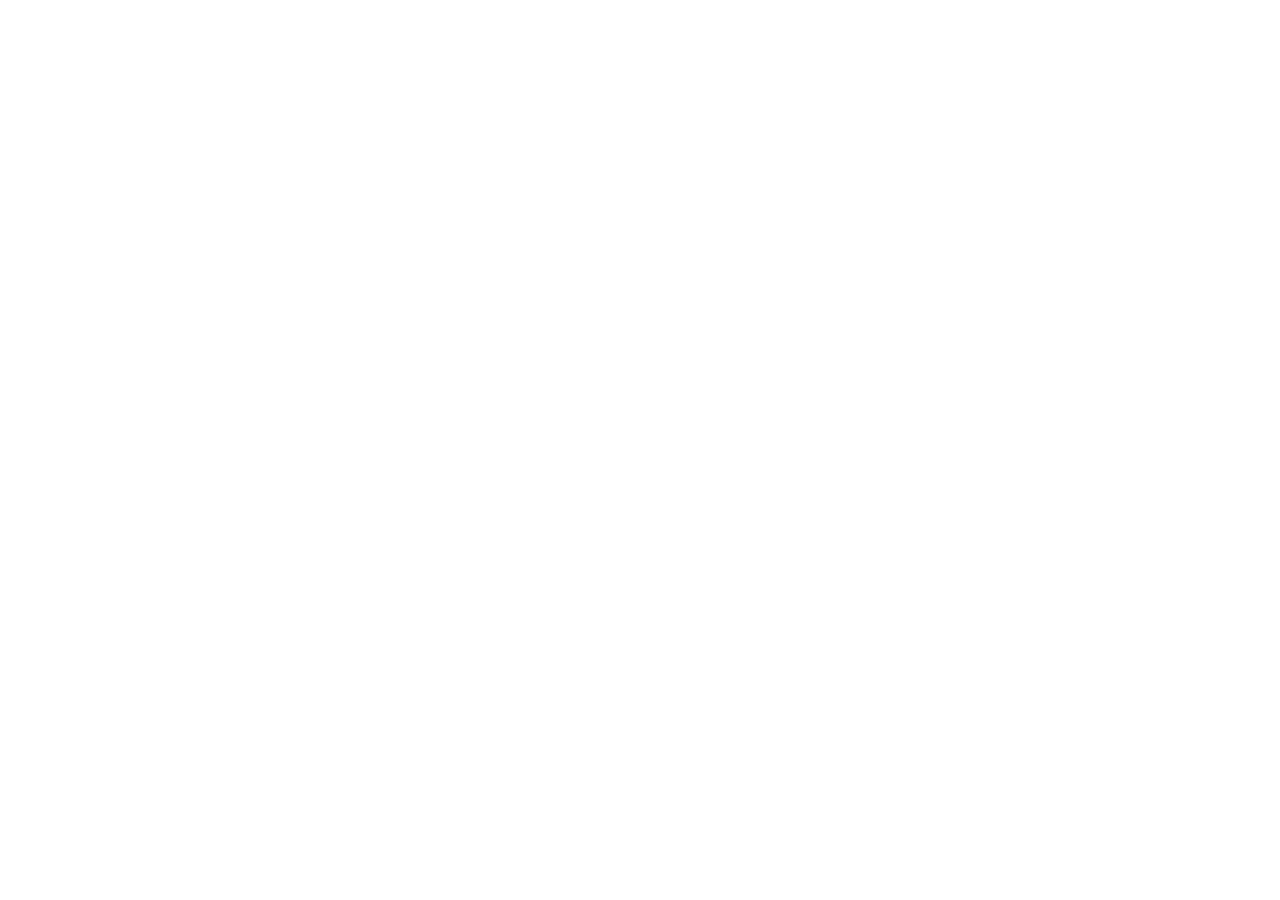
==== commit 29878f7a: "Add files via upload" ====
--- a/teacher.html
+++ b/teacher.html
@@ -4,659 +4,23 @@
 <meta charset="UTF-8">
 <meta name="viewport" content="width=device-width, initial-scale=1.0">
 <meta name="robots" content="noindex, nofollow">
-<title>Teacher dashboard · A-Level French &amp; Spanish · BBA</title>
-<meta name="description" content="Decode student progress codes from Le Lexique and the revision dossiers. Everything is decoded in this browser; nothing is uploaded.">
+<title>Teacher dashboard · BBA</title>
+<!-- The four sites share one teacher dashboard, which lives in the French hub.
+     This page only forwards there. The roster you built here is not lost: all
+     four sites are on the same host, so the dashboard reads the same store. -->
+<meta http-equiv="refresh" content="0; url=https://artmemry.github.io/A-Level-French-BBA/teacher.html">
 <style>
-:root{
-  --paper:#FBFAF6;--card:#FFF;--ink:#1A2440;--ink-soft:#4A5570;--muted:#8A8F9E;
-  --accent:#C0142E;--bleu:#2B4C9B;--bleu-pale:#EDF1FA;--vert:#2E7D52;--vert-pale:#EAF4EE;
-  --rouge:#B3261E;--or:#B8860B;--or-pale:#FFF7E6;
-  --line:#E5E2D8;--line-strong:#CFCBBD;--radius:12px;
-  --shadow:0 1px 2px rgba(26,36,64,.06),0 4px 16px rgba(26,36,64,.05);
-  --serif:Georgia,'Times New Roman',serif;
-  --sans:-apple-system,BlinkMacSystemFont,'Segoe UI',Roboto,Helvetica,Arial,sans-serif;
-  --mono:ui-monospace,'SF Mono',Menlo,Consolas,monospace;
-}
-*{box-sizing:border-box}
-body{margin:0;background:var(--paper);color:var(--ink);font-family:var(--sans);font-size:16px;line-height:1.55}
-:focus-visible{outline:2px solid var(--bleu);outline-offset:2px;border-radius:4px}
-a{color:inherit}
-header.site{border-bottom:3px solid var(--ink);background:var(--card)}
-.site-inner{max-width:1180px;margin:0 auto;padding:15px 20px 12px;display:flex;align-items:center;gap:16px;flex-wrap:wrap}
-.brand{font-family:var(--serif);font-weight:700;font-size:1.35rem;line-height:1.1}
-.brand span{color:var(--accent)}
-.brand-sub{font-family:var(--mono);font-size:.66rem;color:var(--muted);text-transform:uppercase;letter-spacing:.09em}
-.roster-state{margin-left:auto;font-family:var(--mono);font-size:.7rem;color:var(--muted);text-align:right}
-main{max-width:1180px;margin:0 auto;padding:24px 20px 90px}
-.intro{max-width:74ch;color:var(--ink-soft);margin:0 0 6px}
-.intro b{color:var(--ink)}
-.card{background:var(--card);border:1px solid var(--line);border-radius:var(--radius);box-shadow:var(--shadow);padding:20px;margin-top:18px}
-h2{font-family:var(--serif);font-size:1.15rem;margin:0 0 4px}
-.hint{font-size:.85rem;color:var(--muted);margin:0 0 10px}
-textarea.code{font-family:var(--mono);font-size:.75rem;width:100%;min-height:130px;border:1.5px solid var(--line-strong);
-  border-radius:9px;padding:10px 13px;background:var(--card);color:var(--ink);resize:vertical}
-.btn{font-family:var(--sans);font-size:.9rem;font-weight:600;border-radius:9px;border:1.5px solid var(--ink);
-  background:var(--card);color:var(--ink);padding:9px 16px;cursor:pointer}
-.btn:hover{background:var(--bleu-pale)}
-.btn.primary{background:var(--bleu);border-color:var(--bleu);color:#fff}
-.btn.primary:hover{background:#233F82}
-.btn.ghost{border-color:var(--line-strong);font-weight:500}
-.btn.danger{border-color:var(--accent);color:var(--accent);font-weight:500}
-.btn:disabled{opacity:.4;cursor:not-allowed}
-.btn-row{display:flex;gap:9px;flex-wrap:wrap;margin-top:13px;align-items:center}
-.msg{font-size:.85rem;border-radius:8px;padding:9px 12px;margin-top:11px;line-height:1.5}
-.msg.err{background:#FDF1F0;border:1px solid #F0C8C4;color:var(--rouge)}
-.msg.ok{background:var(--vert-pale);border:1px solid #BFD9CB;color:#1D5A3A}
-.hidden{display:none}
-.section-label{font-family:var(--mono);font-size:.68rem;text-transform:uppercase;letter-spacing:.09em;
-  color:var(--accent);font-weight:700;margin:26px 0 8px;display:flex;align-items:center;gap:9px}
-.section-label::after{content:"";flex:1;height:1px;background:var(--line-strong)}
-.section-label .tag{background:var(--bleu-pale);color:var(--bleu);border-radius:4px;padding:2px 7px;font-weight:600}
-.wrap{overflow-x:auto;border:1px solid var(--line);border-radius:10px;background:var(--card)}
-table.stats{width:100%;border-collapse:collapse;font-size:.87rem}
-table.stats th{text-align:left;font-family:var(--mono);font-size:.63rem;text-transform:uppercase;letter-spacing:.05em;
-  color:var(--muted);border-bottom:2px solid var(--ink);padding:8px 9px;white-space:nowrap;font-weight:500;
-  background:var(--card);position:sticky;top:0}
-table.stats td{border-bottom:1px solid var(--line);padding:7px 9px;white-space:nowrap}
-table.stats tbody tr:hover{background:var(--bleu-pale)}
-table.stats td.name{font-weight:600;white-space:normal;min-width:130px}
-table.stats td.num{font-family:var(--mono);text-align:right}
-table.stats td.wide{white-space:normal;min-width:180px}
-.pill{display:inline-block;font-family:var(--mono);font-size:.62rem;padding:1px 6px;border-radius:3px;
-  border:1px solid var(--line-strong);color:var(--ink-soft)}
-.pill.fr{background:var(--bleu-pale);color:var(--bleu);border-color:#C4D2EC}
-.pill.es{background:#FDF0E6;color:#A85A16;border-color:#EFD3B8}
-.bar{display:inline-block;height:6px;width:58px;background:var(--line);border-radius:3px;overflow:hidden;
-  vertical-align:middle;margin-right:6px}
-.bar i{display:block;height:100%;background:var(--vert)}
-.bar.low i{background:var(--accent)}
-.bar.mid i{background:var(--or)}
-.d-up{color:var(--vert);font-size:.78em;font-family:var(--mono)}
-.d-down{color:var(--rouge);font-size:.78em;font-family:var(--mono)}
-.flag{background:var(--or-pale);border-left:3px solid var(--or)}
-details.detail{margin-top:10px;border:1px solid var(--line);border-radius:9px;background:var(--card)}
-details.detail>summary{cursor:pointer;padding:9px 13px;font-size:.87rem;font-weight:600;list-style:none}
-details.detail>summary::-webkit-details-marker{display:none}
-details.detail>summary::before{content:"▸ ";color:var(--muted)}
-details.detail[open]>summary::before{content:"▾ "}
-details.detail .inner{padding:0 13px 13px}
-.drop{border:2px dashed var(--line-strong);border-radius:11px;padding:26px 18px;text-align:center;
-  cursor:pointer;background:var(--paper);transition:border-color .15s,background .15s}
-.drop:hover,.drop:focus-visible{border-color:var(--bleu);background:var(--bleu-pale)}
-.drop.over{border-color:var(--vert);background:var(--vert-pale)}
-.drop b{display:block;font-size:.95rem;margin-bottom:3px}
-.drop span{font-size:.83rem;color:var(--muted)}
-.legend{font-size:.8rem;color:var(--muted);margin-top:9px;line-height:1.6}
-.legend b{color:var(--ink-soft)}
-footer.site{max-width:1180px;margin:0 auto;padding:20px;border-top:1px solid var(--line);
-  font-family:var(--mono);font-size:.68rem;color:var(--muted);line-height:1.7}
-@media (max-width:640px){.site-inner{gap:8px}.roster-state{margin-left:0;text-align:left;width:100%}}
-@media print{.btn-row,textarea.code,header.site .roster-state{display:none!important}body{background:#fff}}
+body{margin:0;background:#FBFAF6;color:#1A2440;font-family:-apple-system,BlinkMacSystemFont,'Segoe UI',Roboto,Helvetica,Arial,sans-serif;font-size:16px;line-height:1.55}
+main{max-width:640px;margin:0 auto;padding:60px 20px}
+a{color:#2B4C9B}
 </style>
 </head>
 <body>
-<header class="site">
-  <div class="site-inner">
-    <div>
-      <div class="brand">Teacher dashboard <span>·</span> BBA</div>
-      <div class="brand-sub">A-Level French 9FR0 &amp; Spanish 9SP0 · Sixth Form</div>
-    </div>
-    <div class="roster-state" id="rosterState">roster empty</div>
-  </div>
-</header>
-
 <main>
-  <p class="intro">Paste the codes your students send you — one per line, any mix of languages and any mix of
-  <b>Le Lexique</b> and <b>revision dossier</b> codes. The page works out which is which. Everything is decoded
-  in this browser: nothing is uploaded, and no server ever sees a student name.</p>
-
-  <div class="card">
-    <h2>Import the Forms responses</h2>
-    <p class="hint">In Microsoft Forms choose <b>Open in Excel</b>, then <b>Save As → CSV</b>, and drop the file here.
-      Every code in the sheet is picked up — column order, extra columns and comma-or-semicolon separators
-      make no difference. Re-dropping a newer export later only adds what's new, so this is safe to repeat
-      each half-term.</p>
-    <div class="drop" id="drop" tabindex="0" role="button" aria-label="Drop a CSV export here, or press Enter to choose a file">
-      <b>Drop the CSV here</b>
-      <span>or click to choose a file · .csv, .txt, .tsv</span>
-    </div>
-    <input type="file" id="file" accept=".csv,.txt,.tsv,text/csv,text/plain" multiple hidden>
-    <div class="msg ok hidden" id="okFile"></div>
-  </div>
-
-  <div class="card">
-    <h2>Paste codes</h2>
-    <p class="hint">Accepts <code>LEXFR2.</code> <code>LEXFR1.</code> <code>LEXES2.</code> <code>LEXES1.</code>
-      <code>DOSFR1.</code> <code>DOSES1.</code> — one per line. Several codes from the same student over time
-      are welcome: the newest is shown, with the change since the previous one.</p>
-    <textarea class="code" id="codes" spellcheck="false"
-      placeholder="LEXFR2.eyJ2IjoyLCJuIjo…&#10;DOSFR1.eyJ2IjoxLCJuIjo…&#10;LEXES2.eyJ2IjoyLCJuIjo…"></textarea>
-    <div class="btn-row">
-      <button class="btn primary" id="btnAdd">Add to roster</button>
-      <button class="btn ghost" id="btnOnce">Read once, don't save</button>
-      <button class="btn ghost" id="btnClearBox">Clear box</button>
-      <span style="flex:1"></span>
-      <button class="btn ghost" id="btnBackup">Back up roster (.json)</button>
-      <button class="btn ghost" id="btnRestore">Restore</button>
-      <button class="btn danger" id="btnWipe">Empty roster</button>
-    </div>
-    <div class="msg err hidden" id="err"></div>
-    <div class="msg ok hidden" id="ok"></div>
-  </div>
-
-  <div id="results"></div>
-
-  <div class="card" id="legendCard" style="display:none">
-    <h2>Reading the tables</h2>
-    <p class="legend">
-      <b>Seen</b> — distinct items the student has met at least once, out of the whole list.
-      <b>Mastered</b> — items answered correctly enough times to leave the review cycle.
-      <b>Leeches</b> — items failed repeatedly; these are the ones worth teaching directly.
-      <b>Exam avg</b> — mean of the in-app tests, with the number of tests in brackets.
-      <b>Done / Opened</b> — dossier tiles marked finished, and tiles merely opened.
-      <b>Flagged hard</b> — tiles the student marked difficult.
-      <br>An amber row means <b>seen is climbing but mastered is not</b> — the student is browsing rather
-      than learning, which is the pattern most worth catching early.
-    </p>
-  </div>
+  <p><b>The teacher dashboard has moved.</b> There is now one dashboard for all four sites — the French and Spanish hubs, Le Lexique and El Léxico — and it reads every kind of code.</p>
+  <p><a href="https://artmemry.github.io/A-Level-French-BBA/teacher.html">Open the teacher dashboard</a></p>
+  <p style="color:#8A8F9E;font-size:.9rem">Your roster is still there: the four sites share one browser store, so nothing needs moving.</p>
 </main>
-
-<footer class="site">
-  Codes carry aggregate statistics only — no answers, no free text. Decoded locally in this browser; no server, no upload.
-  These are snapshots a student chose to send, not live monitoring. The roster is stored in this browser only:
-  clearing site data, or opening the page on another machine, starts it empty — use the backup button to move it.
-</footer>
-
-<script>
-(function(){
-"use strict";
-
-/* ============================================================
-   CODE FORMATS
-   ============================================================ */
-const FORMATS = {
-  "LEXFR2.":{kind:"lex",lang:"FR"}, "LEXFR1.":{kind:"lex",lang:"FR"},
-  "LEXES2.":{kind:"lex",lang:"ES"}, "LEXES1.":{kind:"lex",lang:"ES"},
-  "DOSFR1.":{kind:"dos",lang:"FR"}, "DOSES1.":{kind:"dos",lang:"ES"}
-};
-const GROUPS = [
-  {kind:"lex",lang:"FR",title:"Le Lexique — French",   tag:"LEXFR"},
-  {kind:"lex",lang:"ES",title:"El Léxico — Spanish",   tag:"LEXES"},
-  {kind:"dos",lang:"FR",title:"Revision dossier — French", tag:"DOSFR"},
-  {kind:"dos",lang:"ES",title:"Pasaporte — Spanish",   tag:"DOSES"}
-];
-const LS = "bba-teacher-roster-v1";
-
-/* ============================================================
-   HELPERS
-   ============================================================ */
-const $  = s => document.querySelector(s);
-const esc = s => String(s==null?"":s).replace(/[&<>"]/g,c=>({"&":"&amp;","<":"&lt;",">":"&gt;",'"':"&quot;"}[c]));
-const normName = s => String(s||"").toLowerCase().replace(/\s+/g," ").trim();
-const pct = (a,b) => b ? Math.round(100*a/b) : 0;
-const fmtDate = ts => { const d=new Date(ts); return isNaN(d) ? "—" :
-  d.toLocaleDateString(undefined,{day:"2-digit",month:"short",year:"numeric"}); };
-
-function delta(cur, prev){
-  if(prev==null || cur==null || cur===prev) return "";
-  const n = cur - prev;
-  return ' <span class="'+(n>0?"d-up":"d-down")+'">'+(n>0?"▲+":"▼")+n+"</span>";
-}
-function bar(p){
-  const cls = p<40 ? " low" : (p<70 ? " mid" : "");
-  return '<span class="bar'+cls+'"><i style="width:'+Math.max(0,Math.min(100,p))+'%"></i></span>';
-}
-function decode(line){
-  line = line.trim();
-  if(!line) return null;
-  let hit = null;
-  for(const p in FORMATS){ if(line.startsWith(p)){ hit = p; break; } }
-  if(!hit){
-    const head = line.slice(0,9).replace(/[^A-Za-z0-9.]/g,"");
-    throw new Error('unrecognised prefix "'+head+'…" — expected one of '+Object.keys(FORMATS).join(" "));
-  }
-  let p;
-  try{ p = JSON.parse(decodeURIComponent(escape(atob(line.slice(hit.length))))); }
-  catch(e){ throw new Error("could not decode — the code looks truncated or altered"); }
-  if(typeof p!=="object" || p===null) throw new Error("decoded, but the contents are not a record");
-  if(p.v!==1 && p.v!==2) throw new Error("unknown code version "+p.v);
-  if(!p.n) p.n = "(no name)";
-  if(!p.t) p.t = 0;
-  return Object.assign({}, FORMATS[hit], {prefix:hit, p:p});
-}
-
-/* exam average out of the x:[[day,score,count],…] array */
-function examAvg(x){
-  if(!Array.isArray(x) || !x.length) return null;
-  let num=0, den=0;
-  x.forEach(e=>{
-    const score = Array.isArray(e) ? e[1] : e;
-    const n = (Array.isArray(e) && e[2]) ? e[2] : 1;
-    if(typeof score==="number"){ num += score*n; den += n; }
-  });
-  return den ? {avg:Math.round(num/den), tests:x.length} : null;
-}
-
-/* ============================================================
-   ROSTER
-   ============================================================ */
-let roster = load();
-function load(){
-  try{
-    const raw = localStorage.getItem(LS);
-    if(raw){ const o = JSON.parse(raw); if(o && Array.isArray(o.entries)) return o; }
-  }catch(e){}
-  return {v:1, entries:[]};
-}
-let storageOk = true;
-function save(){
-  try{ localStorage.setItem(LS, JSON.stringify(roster)); }
-  catch(e){ storageOk = false; }
-}
-/* Identity: prefer the stable id the code carries; fall back to the typed name.
-   Codes emitted before ids existed keep working — they just group by name as before. */
-function idKey(p){
-  const id = p && p.i != null ? String(p.i).trim() : "";
-  return id ? "#"+id.toLowerCase() : "~"+normName(p.n);
-}
-const keyOf = e => e.kind+"|"+e.lang+"|"+idKey(e.p)+"|"+e.p.t;
-
-function addEntries(list){
-  const have = new Set(roster.entries.map(keyOf));
-  let added = 0;
-  list.forEach(e=>{ const k = keyOf(e); if(!have.has(k)){ have.add(k); roster.entries.push(e); added++; } });
-  save();
-  return added;
-}
-
-/* group entries → one row per student per group, newest first with previous kept */
-function grouped(entries, kind, lang){
-  const byWho = {};
-  entries.filter(e=>e.kind===kind && e.lang===lang).forEach(e=>{
-    const k = idKey(e.p);
-    (byWho[k] = byWho[k] || []).push(e.p);
-  });
-  return Object.values(byWho).map(arr=>{
-    arr.sort((a,b)=>a.t-b.t);
-    return {codes:arr, cur:arr[arr.length-1], prev:arr.length>1?arr[arr.length-2]:null};
-  }).sort((a,b)=>String(a.cur.n).localeCompare(String(b.cur.n)));
-}
-/* does any student in this set carry an id? decides whether the ID column shows */
-const anyId = studs => studs.some(s=>s.codes.some(c=>c.i!=null && String(c.i).trim()));
-const idCell = c => (c.i!=null && String(c.i).trim()) ? esc(String(c.i).trim()) : '<span style="color:var(--muted)">—</span>';
-
-/* ============================================================
-   RENDER
-   ============================================================ */
-let lastTables = {};   // id → {header:[], rows:[[]]} for CSV
-
-function render(entries){
-  const R = $("#results");
-  R.innerHTML = "";
-  lastTables = {};
-  let any = false;
-
-  GROUPS.forEach(g=>{
-    const studs = grouped(entries, g.kind, g.lang);
-    if(!studs.length) return;
-    any = true;
-    const id = g.kind + g.lang;
-    const block = document.createElement("div");
-    block.innerHTML = '<div class="section-label"><span class="tag pill '+g.lang.toLowerCase()+'">'+g.tag+'</span>'
-                    + esc(g.title) + ' · ' + studs.length + ' student' + (studs.length>1?"s":"") + '</div>';
-    block.appendChild(g.kind==="lex" ? lexTable(studs,id) : dosTable(studs,id));
-    block.appendChild(detailBlock(studs, g));
-    const row = document.createElement("div");
-    row.className = "btn-row";
-    row.innerHTML = '<button class="btn ghost" data-csv="'+id+'">Download CSV</button>';
-    block.appendChild(row);
-    R.appendChild(block);
-  });
-
-  if(!any){
-    R.innerHTML = '<div class="card"><p style="color:var(--muted);margin:0">'
-      + 'Nothing in the roster yet. Paste codes above and press <b>Add to roster</b>.</p></div>';
-  }
-  $("#legendCard").style.display = any ? "" : "none";
-
-  R.querySelectorAll("[data-csv]").forEach(b=>{
-    b.addEventListener("click", ()=>downloadCsv(b.getAttribute("data-csv")));
-  });
-  paintState();
-}
-
-function lexTable(studs, id){
-  const unitSet = new Set();
-  studs.forEach(s=>s.codes.forEach(c=>Object.keys(c.u||{}).forEach(u=>unitSet.add(u))));
-  const units = [...unitSet].sort((a,b)=>a.localeCompare(b,undefined,{numeric:true}));
-
-  const withId = anyId(studs);
-  const header = ["Student"].concat(withId?["ID"]:[])
-                 .concat(["Exported","Codes","Seen","Of","Mastered","Sessions","Leeches","Exam avg"])
-                 .concat(units.map(u=>u+" %"));
-  const rows = [];
-
-  let html = '<div class="wrap"><table class="stats"><thead><tr>'
-           + '<th>Student</th>'+(withId?'<th>ID</th>':'')
-           + '<th>Exported</th><th>#</th><th>Seen</th><th>Mastered</th>'
-           + '<th>Sessions</th><th>Leeches</th><th>Exam avg</th>'
-           + units.map(u=>'<th>'+esc(u)+'</th>').join("")
-           + '</tr></thead><tbody>';
-
-  studs.forEach(st=>{
-    const c = st.cur, o = c.o||{}, po = st.prev ? (st.prev.o||{}) : null;
-    const seen = o.seen||0, total = o.total||0, mast = o.mast||0;
-    // browsing-not-learning flag: meaningful exposure, nothing retained
-    const flag = seen >= 20 && mast === 0;
-    const ex = examAvg(c.x);
-    html += '<tr'+(flag?' class="flag"':'')+'>'
-      + '<td class="name">'+esc(c.n)+'</td>'
-      + (withId?'<td class="num">'+idCell(c)+'</td>':'')
-      + '<td class="num">'+fmtDate(c.t)+'</td>'
-      + '<td class="num">'+st.codes.length+'</td>'
-      + '<td class="num">'+bar(pct(seen,total))+seen+' / '+total+delta(seen, po?po.seen:null)+'</td>'
-      + '<td class="num">'+mast+delta(mast, po?po.mast:null)+'</td>'
-      + '<td class="num">'+(o.sess!=null?o.sess:"—")+'</td>'
-      + '<td class="num">'+(o.lee!=null?o.lee:"—")+'</td>'
-      + '<td class="num">'+(ex?ex.avg+' % <span style="color:var(--muted)">('+ex.tests+')</span>':"—")+'</td>';
-    const rowOut = [c.n].concat(withId?[c.i!=null?String(c.i):""]:[])
-                   .concat([fmtDate(c.t), st.codes.length, seen, total, mast,
-                    o.sess!=null?o.sess:"", o.lee!=null?o.lee:"", ex?ex.avg:""]);
-    units.forEach(u=>{
-      const d = (c.u||{})[u];
-      if(!d){ html += '<td class="num" style="color:var(--muted)">—</td>'; rowOut.push(""); }
-      else{
-        const acc = d[3]!=null ? d[3] : pct(d[0]||0, d[1]||0);
-        html += '<td class="num">'+acc+' %<br><span style="color:var(--muted);font-size:.85em">'
-              + (d[0]||0)+'/'+(d[1]||0)+'</span></td>';
-        rowOut.push(acc);
-      }
-    });
-    html += '</tr>';
-    rows.push(rowOut);
-  });
-  html += '</tbody></table></div>';
-  lastTables[id] = {header:header, rows:rows, name:id};
-  const w = document.createElement("div"); w.innerHTML = html; return w.firstChild;
-}
-
-function dosTable(studs, id){
-  const secSet = new Set();
-  studs.forEach(s=>s.codes.forEach(c=>Object.keys(c.s||{}).forEach(k=>secSet.add(k))));
-  const secs = [...secSet].sort((a,b)=>a.localeCompare(b,undefined,{numeric:true}));
-
-  const withId = anyId(studs);
-  const header = ["Student"].concat(withId?["ID"]:[])
-                 .concat(["Exported","Codes","Done","Of","Opened","% complete","Flagged hard"])
-                 .concat(secs);
-  const rows = [];
-
-  let html = '<div class="wrap"><table class="stats"><thead><tr>'
-           + '<th>Student</th>'+(withId?'<th>ID</th>':'')
-           + '<th>Exported</th><th>#</th><th>Done</th><th>Opened</th>'
-           + '<th>% complete</th><th>Flagged hard</th>'
-           + secs.map(s=>'<th>'+esc(s)+'</th>').join("")
-           + '</tr></thead><tbody>';
-
-  studs.forEach(st=>{
-    const c = st.cur, o = c.o||{}, po = st.prev ? (st.prev.o||{}) : null;
-    const done = o.done||0, total = o.total||0, opened = o.opened||0;
-    const hard = Array.isArray(c.h) ? c.h.length : 0;
-    // opened a lot, finished almost none
-    const flag = opened >= 8 && done === 0;
-    html += '<tr'+(flag?' class="flag"':'')+'>'
-      + '<td class="name">'+esc(c.n)+'</td>'
-      + (withId?'<td class="num">'+idCell(c)+'</td>':'')
-      + '<td class="num">'+fmtDate(c.t)+'</td>'
-      + '<td class="num">'+st.codes.length+'</td>'
-      + '<td class="num">'+bar(pct(done,total))+done+' / '+total+delta(done, po?po.done:null)+'</td>'
-      + '<td class="num">'+opened+delta(opened, po?po.opened:null)+'</td>'
-      + '<td class="num">'+pct(done,total)+' %</td>'
-      + '<td class="num">'+(hard||"—")+'</td>';
-    const rowOut = [c.n].concat(withId?[c.i!=null?String(c.i):""]:[])
-                   .concat([fmtDate(c.t), st.codes.length, done, total, opened, pct(done,total), hard]);
-    secs.forEach(k=>{
-      const d = (c.s||{})[k];
-      if(!d){ html += '<td class="num" style="color:var(--muted)">—</td>'; rowOut.push(""); }
-      else{ html += '<td class="num">'+(d[0]||0)+'/'+(d[1]||0)+'</td>'; rowOut.push((d[0]||0)+"/"+(d[1]||0)); }
-    });
-    html += '</tr>';
-    rows.push(rowOut);
-  });
-  html += '</tbody></table></div>';
-  lastTables[id] = {header:header, rows:rows, name:id};
-  const w = document.createElement("div"); w.innerHTML = html; return w.firstChild;
-}
-
-/* per-student breakdown: lessons for the lexicon, hard-flagged tiles for the dossier */
-function detailBlock(studs, g){
-  const d = document.createElement("details");
-  d.className = "detail";
-  let inner = "";
-  studs.forEach(st=>{
-    const c = st.cur;
-    if(g.kind==="lex"){
-      const l = Array.isArray(c.l) ? c.l : [];
-      if(!l.length) return;
-      inner += '<p style="margin:12px 0 4px"><b>'+esc(c.n)+'</b></p><div class="wrap">'
-             + '<table class="stats"><thead><tr><th>Lesson</th><th>Seen</th><th>Of</th><th>Accuracy</th></tr></thead><tbody>';
-      l.slice().sort((a,b)=>String(a[0]).localeCompare(String(b[0]),undefined,{numeric:true}))
-       .forEach(r=>{
-        const acc = r[3]!=null ? r[3] : pct(r[1]||0, r[2]||0);
-        inner += '<tr><td>'+esc(r[0])+'</td><td class="num">'+(r[1]||0)+'</td>'
-               + '<td class="num">'+(r[2]||0)+'</td>'
-               + '<td class="num">'+bar(acc)+acc+' %</td></tr>';
-       });
-      inner += '</tbody></table></div>';
-    } else {
-      const h = Array.isArray(c.h) ? c.h : [];
-      if(!h.length) return;
-      inner += '<p style="margin:12px 0 4px"><b>'+esc(c.n)+'</b> — flagged difficult: '
-             + '<span style="font-family:var(--mono);font-size:.8rem;color:var(--ink-soft)">'
-             + h.map(esc).join(", ") + '</span></p>';
-    }
-  });
-  if(!inner){ d.style.display="none"; return d; }
-  d.innerHTML = '<summary>Per-student breakdown</summary><div class="inner">'+inner+'</div>';
-  return d;
-}
-
-/* ============================================================
-   CSV
-   ============================================================ */
-function csvCell(v){
-  const s = String(v==null?"":v);
-  return /[",\n;]/.test(s) ? '"'+s.replace(/"/g,'""')+'"' : s;
-}
-function downloadCsv(id){
-  const t = lastTables[id];
-  if(!t) return;
-  const lines = [t.header.map(csvCell).join(",")]
-    .concat(t.rows.map(r=>r.map(csvCell).join(",")));
-  const blob = new Blob(["﻿"+lines.join("\r\n")], {type:"text/csv;charset=utf-8"});
-  const url = URL.createObjectURL(blob);
-  const a = document.createElement("a");
-  a.href = url;
-  a.download = "bba_"+id+"_"+new Date().toISOString().slice(0,10)+".csv";
-  document.body.appendChild(a); a.click(); document.body.removeChild(a);
-  setTimeout(()=>URL.revokeObjectURL(url), 1000);
-}
-
-/* ============================================================
-   UI
-   ============================================================ */
-function showErr(list){
-  const box = $("#err");
-  if(!list.length){ box.classList.add("hidden"); return; }
-  box.innerHTML = "<b>"+list.length+" line"+(list.length>1?"s":"")+" could not be read</b><br>"+list.map(esc).join("<br>");
-  box.classList.remove("hidden");
-}
-function showOk(msg){
-  const box = $("#ok");
-  if(!msg){ box.classList.add("hidden"); return; }
-  box.textContent = msg;
-  box.classList.remove("hidden");
-}
-function paintState(){
-  const n = roster.entries.length;
-  const names = new Set(roster.entries.map(e=>e.lang+"|"+normName(e.p.n))).size;
-  $("#rosterState").textContent = !storageOk
-    ? "roster cannot be saved in this browser"
-    : (n ? names+" student"+(names>1?"s":"")+" · "+n+" code"+(n>1?"s":"")+" stored" : "roster empty");
-}
-
-function readBox(){
-  const lines = $("#codes").value.split(/\n+/);
-  const good = [], errs = [];
-  lines.forEach((l,i)=>{
-    if(!l.trim()) return;
-    try{ const e = decode(l); if(e) good.push(e); }
-    catch(err){ errs.push("Line "+(i+1)+": "+err.message); }
-  });
-  showErr(errs);
-  return good;
-}
-
-/* ============================================================
-   FILE IMPORT — Forms → Excel → Save As CSV
-   Codes are self-describing, so we scan the whole file for them rather than
-   guessing at columns. That survives extra columns, reordered questions,
-   renamed headings, and comma-vs-semicolon exports from a localised Excel.
-   ============================================================ */
-const CODE_RE = /\b(?:LEX|DOS)(?:FR|ES)[12]\.[A-Za-z0-9+/=]{16,}/g;
-
-function importText(text, label, tally){
-  const found = String(text).match(CODE_RE) || [];
-  tally.scanned += found.length;
-  const good = [];
-  found.forEach(c=>{
-    try{ const e = decode(c); if(e) good.push(e); }
-    catch(err){ tally.bad.push(label+": "+err.message); }
-  });
-  return good;
-}
-
-function handleFiles(files){
-  const list = [...files];
-  if(!list.length) return;
-  const tally = {scanned:0, bad:[], files:0};
-  let pending = list.length, collected = [];
-  list.forEach(f=>{
-    const rd = new FileReader();
-    rd.onload = ()=>{
-      tally.files++;
-      collected = collected.concat(importText(rd.result, f.name, tally));
-      if(--pending === 0) finish();
-    };
-    rd.onerror = ()=>{ tally.bad.push(f.name+": could not be read"); if(--pending===0) finish(); };
-    rd.readAsText(f, "utf-8");
-  });
-
-  function finish(){
-    const box = $("#okFile");
-    if(!tally.scanned){
-      box.className = "msg err";
-      box.innerHTML = "<b>No codes found in "+tally.files+" file"+(tally.files===1?"":"s")+".</b><br>"
-        + "Check you exported the response sheet rather than the form itself, and saved it as CSV. "
-        + "The column holding the codes can be anywhere.";
-      box.classList.remove("hidden");
-      return;
-    }
-    const added = addEntries(collected);
-    const dup = collected.length - added;
-    box.className = "msg ok";
-    box.innerHTML = "<b>"+added+" new code"+(added===1?"":"s")+" imported</b> from "
-      + tally.files+" file"+(tally.files===1?"":"s")+"."
-      + (dup ? " "+dup+" already in the roster, skipped." : "")
-      + (tally.bad.length ? "<br>"+tally.bad.length+" could not be decoded: "+esc(tally.bad.slice(0,3).join(" · ")) : "")
-      + (storageOk ? "" : "<br>WARNING: this browser refused to save — the roster will vanish on reload.");
-    box.classList.remove("hidden");
-    render(roster.entries);
-  }
-}
-
-const drop = $("#drop"), fileInput = $("#file");
-drop.addEventListener("click", ()=>fileInput.click());
-drop.addEventListener("keydown", e=>{ if(e.key==="Enter"||e.key===" "){ e.preventDefault(); fileInput.click(); } });
-fileInput.addEventListener("change", ()=>{ handleFiles(fileInput.files); fileInput.value=""; });
-["dragenter","dragover"].forEach(ev=>drop.addEventListener(ev, e=>{
-  e.preventDefault(); e.stopPropagation(); drop.classList.add("over");
-}));
-["dragleave","drop"].forEach(ev=>drop.addEventListener(ev, e=>{
-  e.preventDefault(); e.stopPropagation(); drop.classList.remove("over");
-}));
-drop.addEventListener("drop", e=>{ if(e.dataTransfer && e.dataTransfer.files) handleFiles(e.dataTransfer.files); });
-/* stop a stray drop elsewhere on the page from navigating away from the roster */
-["dragover","drop"].forEach(ev=>window.addEventListener(ev, e=>{
-  if(!drop.contains(e.target)) e.preventDefault();
-}));
-
-$("#btnAdd").addEventListener("click", ()=>{
-  const good = readBox();
-  if(!good.length){ showOk(""); render(roster.entries); return; }
-  const added = addEntries(good);
-  const dup = good.length - added;
-  showOk(added+" code"+(added===1?"":"s")+" added"
-        + (dup ? " · "+dup+" already in the roster, skipped" : "")
-        + (storageOk ? "" : " · WARNING: this browser refused to save, the roster will vanish on reload"));
-  render(roster.entries);
-  $("#codes").value = "";
-});
-
-$("#btnOnce").addEventListener("click", ()=>{
-  const good = readBox();
-  showOk(good.length ? "Showing "+good.length+" code"+(good.length===1?"":"s")+" — not saved to the roster." : "");
-  render(good);
-});
-
-$("#btnClearBox").addEventListener("click", ()=>{
-  $("#codes").value = ""; showErr([]); showOk("");
-});
-
-$("#btnWipe").addEventListener("click", ()=>{
-  if(!roster.entries.length) return;
-  if(!confirm("Empty the roster? Every code stored in this browser will be deleted. This cannot be undone."))
-    return;
-  roster = {v:1, entries:[]};
-  try{ localStorage.removeItem(LS); }catch(e){}
-  showOk("Roster emptied."); showErr([]);
-  render(roster.entries);
-});
-
-$("#btnBackup").addEventListener("click", ()=>{
-  const blob = new Blob([JSON.stringify(roster)], {type:"application/json"});
-  const url = URL.createObjectURL(blob);
-  const a = document.createElement("a");
-  a.href = url; a.download = "bba-teacher-roster-"+new Date().toISOString().slice(0,10)+".json";
-  document.body.appendChild(a); a.click(); document.body.removeChild(a);
-  setTimeout(()=>URL.revokeObjectURL(url), 1000);
-});
-
-$("#btnRestore").addEventListener("click", ()=>{
-  const inp = document.createElement("input");
-  inp.type = "file"; inp.accept = ".json";
-  inp.addEventListener("change", ()=>{
-    const f = inp.files[0]; if(!f) return;
-    const rd = new FileReader();
-    rd.onload = ()=>{
-      try{
-        const o = JSON.parse(rd.result);
-        if(!o || !Array.isArray(o.entries)) throw 0;
-        const added = addEntries(o.entries.filter(e=>e && e.p && e.kind && e.lang));
-        showOk("Restored — "+added+" new code"+(added===1?"":"s")+" merged into the roster.");
-        showErr([]);
-        render(roster.entries);
-      }catch(e){ showErr(["That file is not a roster backup from this page."]); }
-    };
-    rd.readAsText(f);
-  });
-  inp.click();
-});
-
-/* go */
-render(roster.entries);
-paintState();
-})();
-</script>
+<script>location.replace("https://artmemry.github.io/A-Level-French-BBA/teacher.html");</script>
 </body>
 </html>
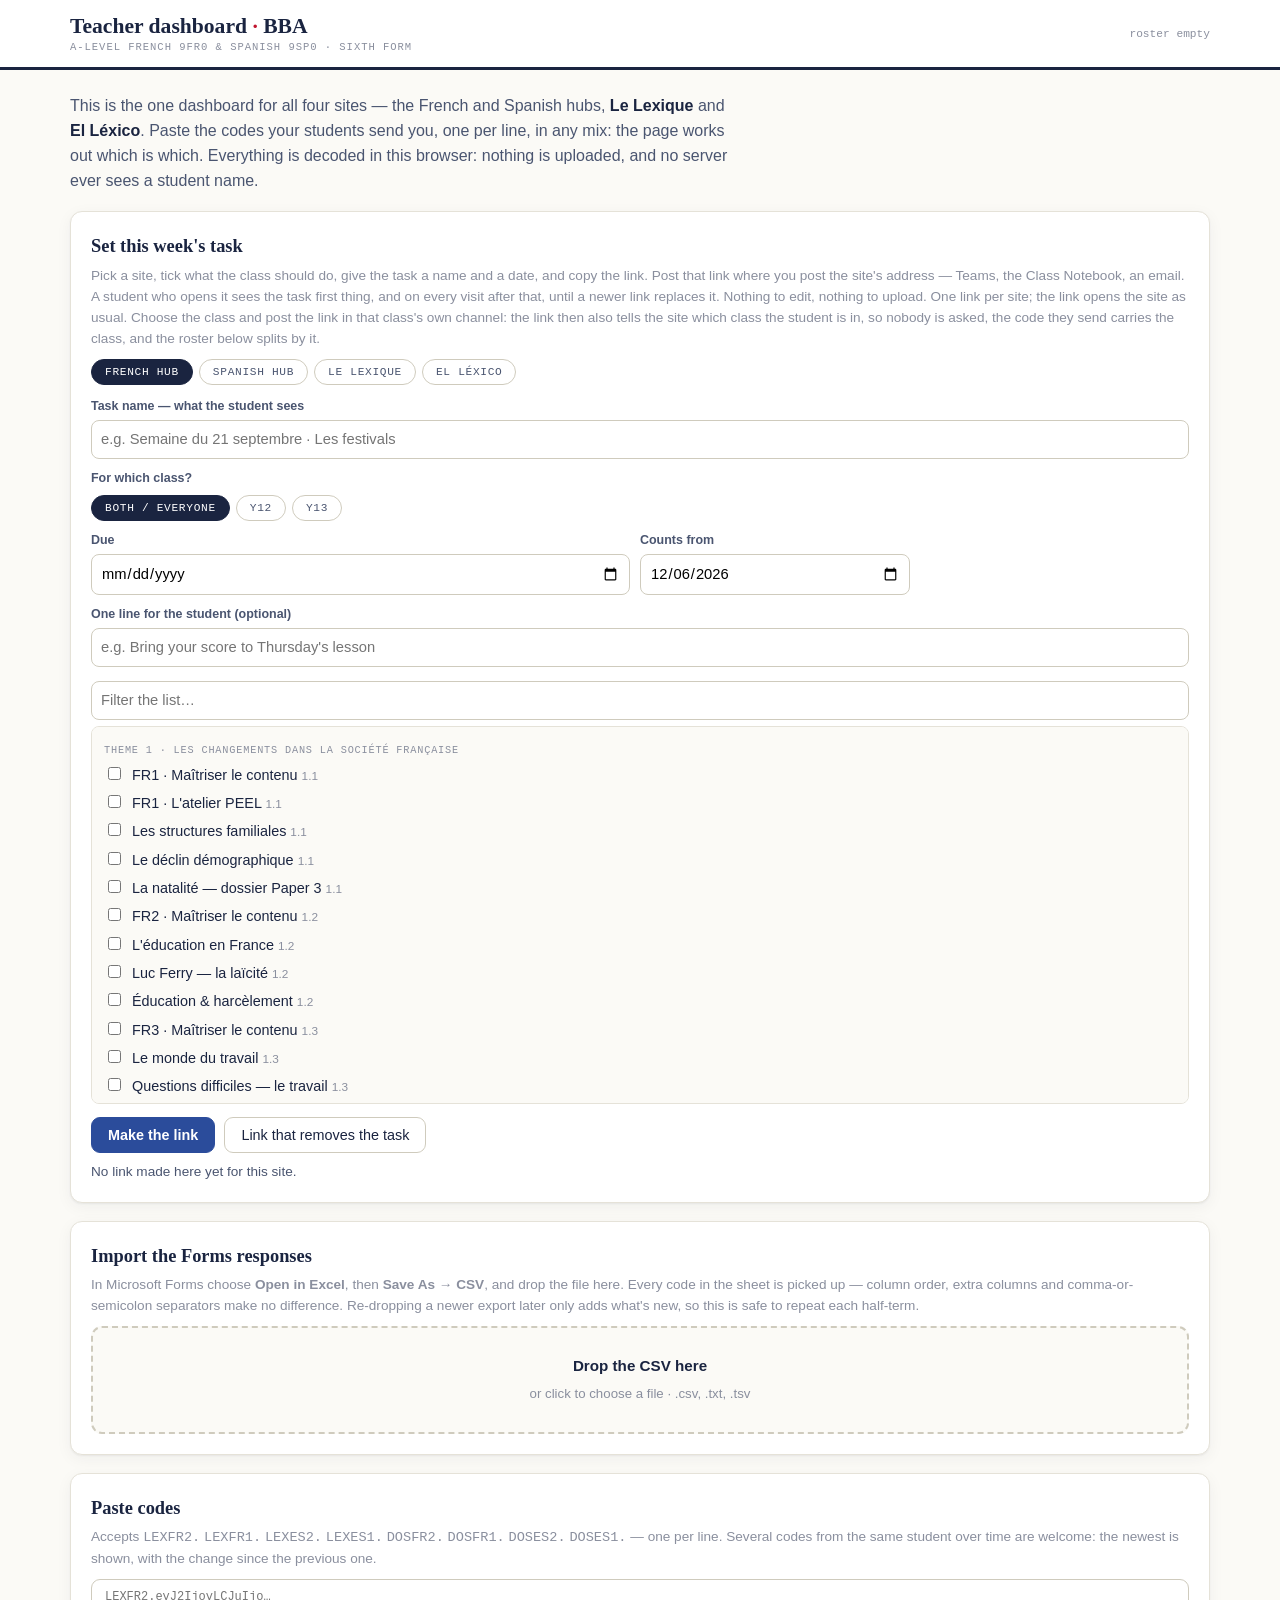
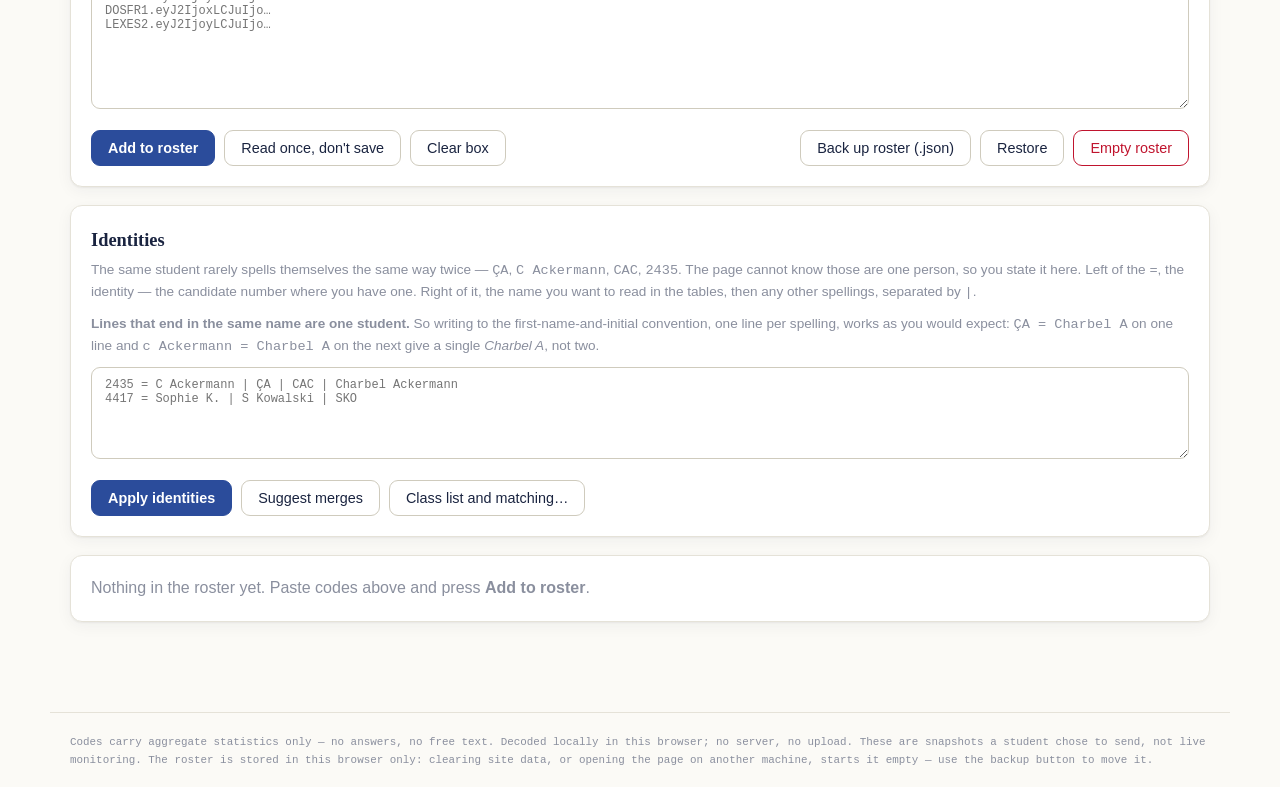
==== commit cea804e9: "Add files via upload" ====
--- a/teacher.html
+++ b/teacher.html
@@ -4,23 +4,1715 @@
 <meta charset="UTF-8">
 <meta name="viewport" content="width=device-width, initial-scale=1.0">
 <meta name="robots" content="noindex, nofollow">
-<title>Teacher dashboard · BBA</title>
-<!-- The four sites share one teacher dashboard, which lives in the French hub.
-     This page only forwards there. The roster you built here is not lost: all
-     four sites are on the same host, so the dashboard reads the same store. -->
-<meta http-equiv="refresh" content="0; url=https://artmemry.github.io/A-Level-French-BBA/teacher.html">
+<title>Teacher dashboard · A-Level French &amp; Spanish · BBA</title>
+<meta name="description" content="Decode student progress codes from Le Lexique and the revision dossiers. Everything is decoded in this browser; nothing is uploaded.">
 <style>
-body{margin:0;background:#FBFAF6;color:#1A2440;font-family:-apple-system,BlinkMacSystemFont,'Segoe UI',Roboto,Helvetica,Arial,sans-serif;font-size:16px;line-height:1.55}
-main{max-width:640px;margin:0 auto;padding:60px 20px}
-a{color:#2B4C9B}
+:root{
+  --paper:#FBFAF6;--card:#FFF;--ink:#1A2440;--ink-soft:#4A5570;--muted:#8A8F9E;
+  --accent:#C0142E;--bleu:#2B4C9B;--bleu-pale:#EDF1FA;--vert:#2E7D52;--vert-pale:#EAF4EE;
+  --rouge:#B3261E;--or:#B8860B;--or-pale:#FFF7E6;
+  --line:#E5E2D8;--line-strong:#CFCBBD;--radius:12px;
+  --shadow:0 1px 2px rgba(26,36,64,.06),0 4px 16px rgba(26,36,64,.05);
+  --serif:Georgia,'Times New Roman',serif;
+  --sans:-apple-system,BlinkMacSystemFont,'Segoe UI',Roboto,Helvetica,Arial,sans-serif;
+  --mono:ui-monospace,'SF Mono',Menlo,Consolas,monospace;
+}
+*{box-sizing:border-box}
+body{margin:0;background:var(--paper);color:var(--ink);font-family:var(--sans);font-size:16px;line-height:1.55}
+:focus-visible{outline:2px solid var(--bleu);outline-offset:2px;border-radius:4px}
+a{color:inherit}
+header.site{border-bottom:3px solid var(--ink);background:var(--card)}
+.site-inner{max-width:1180px;margin:0 auto;padding:15px 20px 12px;display:flex;align-items:center;gap:16px;flex-wrap:wrap}
+.brand{font-family:var(--serif);font-weight:700;font-size:1.35rem;line-height:1.1}
+.brand span{color:var(--accent)}
+.brand-sub{font-family:var(--mono);font-size:.66rem;color:var(--muted);text-transform:uppercase;letter-spacing:.09em}
+.roster-state{margin-left:auto;font-family:var(--mono);font-size:.7rem;color:var(--muted);text-align:right}
+main{max-width:1180px;margin:0 auto;padding:24px 20px 90px}
+.intro{max-width:74ch;color:var(--ink-soft);margin:0 0 6px}
+.intro b{color:var(--ink)}
+.card{background:var(--card);border:1px solid var(--line);border-radius:var(--radius);box-shadow:var(--shadow);padding:20px;margin-top:18px}
+h2{font-family:var(--serif);font-size:1.15rem;margin:0 0 4px}
+.hint{font-size:.85rem;color:var(--muted);margin:0 0 10px}
+textarea.code{font-family:var(--mono);font-size:.75rem;width:100%;min-height:130px;border:1.5px solid var(--line-strong);
+  border-radius:9px;padding:10px 13px;background:var(--card);color:var(--ink);resize:vertical}
+.btn{font-family:var(--sans);font-size:.9rem;font-weight:600;border-radius:9px;border:1.5px solid var(--ink);
+  background:var(--card);color:var(--ink);padding:9px 16px;cursor:pointer}
+.btn:hover{background:var(--bleu-pale)}
+.btn.primary{background:var(--bleu);border-color:var(--bleu);color:#fff}
+.btn.primary:hover{background:#233F82}
+.btn.ghost{border-color:var(--line-strong);font-weight:500}
+.btn.danger{border-color:var(--accent);color:var(--accent);font-weight:500}
+.btn:disabled{opacity:.4;cursor:not-allowed}
+.btn-row{display:flex;gap:9px;flex-wrap:wrap;margin-top:13px;align-items:center}
+.msg{font-size:.85rem;border-radius:8px;padding:9px 12px;margin-top:11px;line-height:1.5}
+.msg.err{background:#FDF1F0;border:1px solid #F0C8C4;color:var(--rouge)}
+.msg.ok{background:var(--vert-pale);border:1px solid #BFD9CB;color:#1D5A3A}
+.hidden{display:none}
+.section-label{font-family:var(--mono);font-size:.68rem;text-transform:uppercase;letter-spacing:.09em;
+  color:var(--accent);font-weight:700;margin:26px 0 8px;display:flex;align-items:center;gap:9px}
+.section-label::after{content:"";flex:1;height:1px;background:var(--line-strong)}
+.section-label .tag{background:var(--bleu-pale);color:var(--bleu);border-radius:4px;padding:2px 7px;font-weight:600}
+.wrap{overflow-x:auto;border:1px solid var(--line);border-radius:10px;background:var(--card)}
+table.stats{width:100%;border-collapse:collapse;font-size:.87rem}
+table.stats th{text-align:left;font-family:var(--mono);font-size:.63rem;text-transform:uppercase;letter-spacing:.05em;
+  color:var(--muted);border-bottom:2px solid var(--ink);padding:8px 9px;white-space:nowrap;font-weight:500;
+  background:var(--card);position:sticky;top:0}
+table.stats td{border-bottom:1px solid var(--line);padding:7px 9px;white-space:nowrap}
+table.stats tbody tr:hover{background:var(--bleu-pale)}
+table.stats td.name{font-weight:600;white-space:normal;min-width:130px}
+table.stats td.num{font-family:var(--mono);text-align:right}
+table.stats td.wide{white-space:normal;min-width:180px}
+.pill{display:inline-block;font-family:var(--mono);font-size:.62rem;padding:1px 6px;border-radius:3px;
+  border:1px solid var(--line-strong);color:var(--ink-soft)}
+.pill.fr{background:var(--bleu-pale);color:var(--bleu);border-color:#C4D2EC}
+.pill.es{background:#FDF0E6;color:#A85A16;border-color:#EFD3B8}
+.bar{display:inline-block;height:6px;width:58px;background:var(--line);border-radius:3px;overflow:hidden;
+  vertical-align:middle;margin-right:6px}
+.bar i{display:block;height:100%;background:var(--vert)}
+.bar.low i{background:var(--accent)}
+.bar.mid i{background:var(--or)}
+.d-up{color:var(--vert);font-size:.78em;font-family:var(--mono)}
+.d-down{color:var(--rouge);font-size:.78em;font-family:var(--mono)}
+.flag{background:var(--or-pale);border-left:3px solid var(--or)}
+details.detail{margin-top:10px;border:1px solid var(--line);border-radius:9px;background:var(--card)}
+details.detail>summary{cursor:pointer;padding:9px 13px;font-size:.87rem;font-weight:600;list-style:none}
+details.detail>summary::-webkit-details-marker{display:none}
+details.detail>summary::before{content:"▸ ";color:var(--muted)}
+details.detail[open]>summary::before{content:"▾ "}
+details.detail .inner{padding:0 13px 13px}
+.drop{border:2px dashed var(--line-strong);border-radius:11px;padding:26px 18px;text-align:center;
+  cursor:pointer;background:var(--paper);transition:border-color .15s,background .15s}
+.drop:hover,.drop:focus-visible{border-color:var(--bleu);background:var(--bleu-pale)}
+.drop.over{border-color:var(--vert);background:var(--vert-pale)}
+.drop b{display:block;font-size:.95rem;margin-bottom:3px}
+.drop span{font-size:.83rem;color:var(--muted)}
+.legend{font-size:.8rem;color:var(--muted);margin-top:9px;line-height:1.6}
+.legend b{color:var(--ink-soft)}
+footer.site{max-width:1180px;margin:0 auto;padding:20px;border-top:1px solid var(--line);
+  font-family:var(--mono);font-size:.68rem;color:var(--muted);line-height:1.7}
+@media (max-width:640px){.site-inner{gap:8px}.roster-state{margin-left:0;text-align:left;width:100%}}
+dialog.cls{border:0;border-radius:14px;padding:0;max-width:940px;width:calc(100% - 40px);
+  box-shadow:0 24px 60px rgba(20,25,40,.28);background:var(--card)}
+dialog.cls::backdrop{background:rgba(20,25,40,.45)}
+dialog.cls .dlg-body{padding:22px 24px 20px}
+dialog.cls h2{margin:0 0 6px}
+table.match{width:100%;border-collapse:collapse;font-size:.88rem;margin-top:6px}
+table.match th{text-align:left;font-size:.72rem;letter-spacing:.06em;text-transform:uppercase;
+  color:var(--muted);font-weight:600;padding:6px 8px;border-bottom:1px solid var(--line-strong)}
+table.match td{padding:7px 8px;border-bottom:1px solid var(--line);vertical-align:middle}
+table.match select{font:inherit;padding:4px 6px;border:1px solid var(--line-strong);border-radius:7px;
+  background:#fff;max-width:280px}
+table.match .sent{font-family:var(--mono);font-size:.84rem}
+table.match tr.guess select{border-color:#9FB6D4;background:#F5F9FF}
+.cls-scroll{max-height:46vh;overflow:auto;margin-top:4px}
+.ident-row{display:flex;gap:10px;align-items:flex-start;padding:7px 0;border-top:1px solid var(--line)}
+.ident-row:first-child{border-top:0}
+.ident-row input[type=checkbox]{margin-top:3px;flex:0 0 auto}
+.ident-why{font-size:.78rem;color:var(--muted)}
+.ident-pair{font-family:var(--mono);font-size:.8rem}
+/* ── the task builder ── */
+.task-tabs{display:flex;gap:6px;flex-wrap:wrap;margin:0 0 12px}
+.task-tabs button{font-family:var(--mono);font-size:.7rem;letter-spacing:.06em;text-transform:uppercase;border:1px solid var(--line-strong);
+  border-radius:99px;padding:6px 13px;background:var(--card);color:var(--ink-soft);cursor:pointer}
+.task-tabs button.on{background:var(--ink);color:#fff;border-color:var(--ink)}
+.task-form{display:grid;grid-template-columns:2fr 1fr 1fr;gap:10px;margin:0 0 10px}
+.task-form label{font-size:.78rem;font-weight:600;color:var(--ink-soft);display:block}
+.task-form input,.task-filter input{font:inherit;font-size:.92rem;width:100%;padding:7px 9px;border:1.5px solid var(--line-strong);border-radius:8px;background:#fff;margin-top:4px}
+.task-form .wide{grid-column:1 / -1}
+.task-filter{margin:0 0 6px}
+.task-list{max-height:42vh;overflow:auto;border:1px solid var(--line);border-radius:8px;padding:6px 12px;background:var(--paper)}
+.task-list .grp{font-family:var(--mono);font-size:.64rem;letter-spacing:.08em;text-transform:uppercase;color:var(--muted);margin:10px 0 2px}
+.task-list label{display:flex;gap:8px;align-items:baseline;font-size:.9rem;padding:3px 0;cursor:pointer}
+.task-list label.hide{display:none}
+.task-list small{color:var(--muted);font-size:.74rem}
+.task-out{margin-top:12px}
+.task-out textarea.code{min-height:58px}
+.task-now{font-size:.85rem;color:var(--ink-soft);margin:8px 0 0}
+@media(max-width:640px){.task-form{grid-template-columns:1fr 1fr}}
+@media print{.btn-row,textarea.code,header.site .roster-state,#identCard,#taskCard,dialog.cls{display:none!important}body{background:#fff}}
 </style>
+<script src="bba-progress.js"></script>
+<!-- This is the one dashboard for all four sites. The French catalogue sits
+     beside this page; the Spanish one is read from the Spanish hub, where it
+     is regenerated whenever activities are added there. Same host, so no
+     cross-origin request — and if it fails to load, DOSES2 codes still
+     decode, only with "activity 12" in place of a title. -->
+<script src="bba-catalogue.js"></script>
+<script src="https://artmemry.github.io/A-Level-Spanish-BBA/bba-catalogue.js"></script>
+<script src="bba-lessons.js"></script>
+<script src="bba-xlsx.js"></script>
+<link rel="stylesheet" href="bba-mobile.css">
+<script src="bba-mobile.js" defer></script>
 </head>
 <body>
+<header class="site">
+  <div class="site-inner">
+    <div>
+      <div class="brand">Teacher dashboard <span>·</span> BBA</div>
+      <div class="brand-sub">A-Level French 9FR0 &amp; Spanish 9SP0 · Sixth Form</div>
+    </div>
+    <div class="roster-state" id="rosterState">roster empty</div>
+  </div>
+</header>
+
 <main>
-  <p><b>The teacher dashboard has moved.</b> There is now one dashboard for all four sites — the French and Spanish hubs, Le Lexique and El Léxico — and it reads every kind of code.</p>
-  <p><a href="https://artmemry.github.io/A-Level-French-BBA/teacher.html">Open the teacher dashboard</a></p>
-  <p style="color:#8A8F9E;font-size:.9rem">Your roster is still there: the four sites share one browser store, so nothing needs moving.</p>
+  <p class="intro">This is the one dashboard for all four sites — the French and Spanish hubs, <b>Le Lexique</b> and
+  <b>El Léxico</b>. Paste the codes your students send you, one per line, in any mix: the page works out which is which.
+  Everything is decoded in this browser: nothing is uploaded, and no server ever sees a student name.</p>
+
+  <div class="card" id="taskCard">
+    <h2>Set this week's task</h2>
+    <p class="hint">Pick a site, tick what the class should do, give the task a name and a date, and copy the
+      link. Post that link where you post the site's address — Teams, the Class Notebook, an email. A student
+      who opens it sees the task first thing, and on every visit after that, until a newer link replaces it.
+      Nothing to edit, nothing to upload. One link per site; the link opens the site as usual.
+      Choose the class and post the link in that class's own channel: the link then also tells the site which
+      class the student is in, so nobody is asked, the code they send carries the class, and the roster below
+      splits by it.</p>
+    <div class="task-tabs" id="taskTabs"></div>
+    <div class="task-form">
+      <div class="wide"><label for="tLabel">Task name — what the student sees</label>
+        <input id="tLabel" placeholder="e.g. Semaine du 21 septembre · Les festivals"></div>
+      <div class="wide"><label>For which class?</label>
+        <div class="task-tabs" id="tCls" style="margin:6px 0 0"></div></div>
+      <div><label for="tDue">Due</label><input id="tDue" type="date"></div>
+      <div><label for="tSince">Counts from</label><input id="tSince" type="date"></div>
+      <div class="wide" id="tNoteWrap"><label for="tNote">One line for the student (optional)</label>
+        <input id="tNote" placeholder="e.g. Bring your score to Thursday's lesson"></div>
+    </div>
+    <div class="task-filter"><input id="tFilter" type="search" placeholder="Filter the list…" aria-label="Filter activities"></div>
+    <div class="task-list" id="tList"></div>
+    <div class="btn-row">
+      <button class="btn primary" id="tMake">Make the link</button>
+      <button class="btn ghost" id="tClearLink">Link that removes the task</button>
+      <span id="tCount" style="font-size:.85rem;color:var(--muted);align-self:center"></span>
+    </div>
+    <div class="task-out hidden" id="tOut">
+      <textarea class="code" id="tLink" readonly spellcheck="false"></textarea>
+      <div class="btn-row">
+        <button class="btn primary" id="tCopy">Copy the link</button>
+        <a class="btn ghost" id="tOpen" href="#" target="_blank" rel="noopener">Open it to check</a>
+      </div>
+      <details style="margin-top:8px"><summary style="font-size:.85rem;color:var(--ink-soft);cursor:pointer">Prefer it fixed for everyone, link or no link? The line for <code>assignments.js</code></summary>
+        <textarea class="code" id="tLine" readonly spellcheck="false" style="margin-top:6px"></textarea>
+        <p class="hint" style="margin:6px 0 0">On GitHub, open the site's <code>assignments.js</code>, click the pencil, replace the last line with this one, commit. A linked task that is newer still wins on a device that opened the link.</p>
+      </details>
+    </div>
+    <p class="task-now" id="tNow"></p>
+  </div>
+
+  <div class="card">
+    <h2>Import the Forms responses</h2>
+    <p class="hint">In Microsoft Forms choose <b>Open in Excel</b>, then <b>Save As → CSV</b>, and drop the file here.
+      Every code in the sheet is picked up — column order, extra columns and comma-or-semicolon separators
+      make no difference. Re-dropping a newer export later only adds what's new, so this is safe to repeat
+      each half-term.</p>
+    <div class="drop" id="drop" tabindex="0" role="button" aria-label="Drop a CSV export here, or press Enter to choose a file">
+      <b>Drop the CSV here</b>
+      <span>or click to choose a file · .csv, .txt, .tsv</span>
+    </div>
+    <input type="file" id="file" accept=".csv,.txt,.tsv,text/csv,text/plain" multiple hidden>
+    <div class="msg ok hidden" id="okFile"></div>
+  </div>
+
+  <div class="card">
+    <h2>Paste codes</h2>
+    <p class="hint">Accepts <code>LEXFR2.</code> <code>LEXFR1.</code> <code>LEXES2.</code> <code>LEXES1.</code>
+      <code>DOSFR2.</code> <code>DOSFR1.</code> <code>DOSES2.</code> <code>DOSES1.</code> — one per line. Several codes from the same student over time
+      are welcome: the newest is shown, with the change since the previous one.</p>
+    <textarea class="code" id="codes" spellcheck="false"
+      placeholder="LEXFR2.eyJ2IjoyLCJuIjo…&#10;DOSFR1.eyJ2IjoxLCJuIjo…&#10;LEXES2.eyJ2IjoyLCJuIjo…"></textarea>
+    <div class="btn-row">
+      <button class="btn primary" id="btnAdd">Add to roster</button>
+      <button class="btn ghost" id="btnOnce">Read once, don't save</button>
+      <button class="btn ghost" id="btnClearBox">Clear box</button>
+      <span style="flex:1"></span>
+      <button class="btn ghost" id="btnBackup">Back up roster (.json)</button>
+      <button class="btn ghost" id="btnRestore">Restore</button>
+      <button class="btn danger" id="btnWipe">Empty roster</button>
+    </div>
+    <div class="msg err hidden" id="err"></div>
+    <div class="msg ok hidden" id="ok"></div>
+  </div>
+
+  <div class="card" id="identCard">
+    <h2>Identities</h2>
+    <p class="hint">The same student rarely spells themselves the same way twice — <code>ÇA</code>, <code>C Ackermann</code>,
+      <code>CAC</code>, <code>2435</code>. The page cannot know those are one person, so you state it here.
+      Left of the <code>=</code>, the identity — the candidate number where you have one. Right of it, the
+      name you want to read in the tables, then any other spellings, separated by <code>|</code>.</p>
+    <p class="hint"><b>Lines that end in the same name are one student.</b> So writing to the
+      first-name-and-initial convention, one line per spelling, works as you would expect:
+      <code>ÇA = Charbel A</code> on one line and <code>c Ackermann = Charbel A</code> on the next give
+      a single <i>Charbel A</i>, not two.</p>
+    <textarea class="code" id="aliases" spellcheck="false" style="min-height:92px"
+      placeholder="2435 = C Ackermann | ÇA | CAC | Charbel Ackermann&#10;4417 = Sophie K. | S Kowalski | SKO"></textarea>
+    <div class="btn-row">
+      <button class="btn primary" id="btnAliases">Apply identities</button>
+      <button class="btn ghost" id="btnSuggest">Suggest merges</button>
+      <button class="btn ghost" id="btnClassList">Class list and matching…</button>
+    </div>
+    <div class="msg err hidden" id="aliasErr"></div>
+    <div class="msg ok hidden" id="aliasOk"></div>
+    <div id="suggestBox"></div>
+  </div>
+
+  <dialog class="cls" id="clsDlg">
+   <div class="dlg-body">
+    <h2>Class list and matching</h2>
+    <p class="hint">Paste your register once: a candidate number and the name you want to read in the
+      tables. Then every loose spelling in the roster can be attached to one of those students, which is
+      how a name that arrived without a number gets one. Nothing is attached until you press the button
+      at the bottom.</p>
+    <textarea class="code" id="classList" spellcheck="false" style="min-height:104px"
+      placeholder="2435  Charbel Ackermann&#10;3190  Herbert Karajan&#10;4417  Sophie Kowalski"></textarea>
+    <p class="hint" style="margin:7px 0 0">One student per line. Number and name in either order,
+      separated by a tab, two spaces, a comma, a semicolon or <code>=</code> — so a column pair pasted
+      straight out of a spreadsheet works.</p>
+    <div class="btn-row">
+      <button class="btn primary" id="btnClassSave">Save the class list</button>
+      <span style="flex:1"></span>
+      <button class="btn ghost" id="btnClassClose">Close</button>
+    </div>
+    <div class="msg err hidden" id="clsErr"></div>
+    <div class="msg ok hidden" id="clsOk"></div>
+    <div id="matchBox"></div>
+   </div>
+  </dialog>
+
+  <div class="task-tabs" id="clsChips" style="margin:18px 0 0;display:none"></div>
+  <div id="results"></div>
+
+  <div class="card" id="legendCard" style="display:none">
+    <h2>Reading the tables</h2>
+    <p class="legend">
+      <b>Seen</b> — distinct items the student has met at least once, out of the whole list.
+      <b>Mastered</b> — items answered correctly enough times to leave the review cycle.
+      <b>Leeches</b> — items failed repeatedly; these are the ones worth teaching directly.
+      <b>Exam avg</b> — mean of the in-app tests, with the number of tests in brackets.
+      <b>Done / Opened</b> — dossier tiles marked finished, and tiles merely opened.
+      <b>Flagged hard</b> — tiles the student marked difficult.
+      <br>An amber row means <b>seen is climbing but mastered is not</b> — the student is browsing rather
+      than learning, which is the pattern most worth catching early.
+    </p>
+  </div>
 </main>
-<script>location.replace("https://artmemry.github.io/A-Level-French-BBA/teacher.html");</script>
+
+<footer class="site">
+  Codes carry aggregate statistics only — no answers, no free text. Decoded locally in this browser; no server, no upload.
+  These are snapshots a student chose to send, not live monitoring. The roster is stored in this browser only:
+  clearing site data, or opening the page on another machine, starts it empty — use the backup button to move it.
+</footer>
+
+<script>
+(function(){
+"use strict";
+
+/* ============================================================
+   CODE FORMATS
+   ============================================================ */
+const FORMATS = {
+  "LEXFR2.":{kind:"lex",lang:"FR"}, "LEXFR1.":{kind:"lex",lang:"FR"},
+  "LEXES2.":{kind:"lex",lang:"ES"}, "LEXES1.":{kind:"lex",lang:"ES"},
+  /* DOSFR2 carries real scores; DOSFR1 is the older tick-only code and
+     still decodes, so a student who has not refreshed the hub is not lost. */
+  "DOSFR2.":{kind:"dos",lang:"FR"}, "DOSFR1.":{kind:"dos",lang:"FR"},
+  "DOSES2.":{kind:"dos",lang:"ES"}, "DOSES1.":{kind:"dos",lang:"ES"}
+};
+
+/* ═══════════════════════════════════════════════════════════════════
+   EVIDENCE
+   A v2 code carries one packed row per activity the student touched:
+   position, best percentage, whether they ticked it, how many attempts.
+   The catalogue turns a position back into the activity's name.
+   ═══════════════════════════════════════════════════════════════════ */
+/* One catalogue per hub. Each bba-catalogue.js registers itself under
+   window.BBA_CATALOGUES[lang]; an older single-catalogue file still works
+   through window.BBA_CATALOGUE, taken as French. */
+const CATS = (function(){
+  const c = Object.assign({}, window.BBA_CATALOGUES || {});
+  if (!c.FR && window.BBA_CATALOGUE && !window.BBA_CATALOGUE.lang) c.FR = window.BBA_CATALOGUE;
+  return c;
+})();
+function catOf(lang){ return (CATS[lang] && CATS[lang].items) || []; }
+function catFp(lang){ return (CATS[lang] && CATS[lang].fingerprint) || null; }
+
+/* Lesson titles for the two vocabulary sites, from bba-lessons.js. */
+const LESSONS = window.BBA_LESSONS || {};
+function lessonLabel(lid, lang){
+  const t = LESSONS[lang] && LESSONS[lang][lid];
+  return t ? esc(lid) + " &middot; " + esc(t) : esc(lid);
+}
+
+function rowsOf(c){
+  if (!c || !c.r || !window.BBAProgress) return [];
+  try { return BBAProgress.unpack(c.r); } catch(e){ return []; }
+}
+function attempted(c){ return rowsOf(c).filter(r=>r.pct!=null); }
+function staleCode(c, lang){ const fp = catFp(lang); return !!(c && c.m && fp && c.m !== fp); }
+function actName(i, lang){ const C = catOf(lang); return C[i] ? C[i].t : ("activity " + (i+1)); }
+function actSection(i, lang){ const C = catOf(lang); return C[i] ? C[i].s : ""; }
+function langOfId(id){ return String(id||"").slice(-2); }   // "dosFR" → "FR"
+function band(p){ return p>=70 ? "hi" : p>=45 ? "mid" : "lo"; }
+function bandCell(p){
+  return '<td class="num" style="background:'
+    + (p>=70?"#EAF4EE":p>=45?"#FFF7E6":"#FDECEA") + '">' + p + ' %</td>';
+}
+const GROUPS = [
+  {kind:"lex",lang:"FR",title:"Le Lexique — French",   tag:"LEXFR"},
+  {kind:"lex",lang:"ES",title:"El Léxico — Spanish",   tag:"LEXES"},
+  {kind:"dos",lang:"FR",title:"Revision dossier — French", tag:"DOSFR"},
+  {kind:"dos",lang:"ES",title:"Pasaporte — Spanish",   tag:"DOSES"}
+];
+const LS = "bba-teacher-roster-v1";
+
+/* ============================================================
+   HELPERS
+   ============================================================ */
+const $  = s => document.querySelector(s);
+const esc = s => String(s==null?"":s).replace(/[&<>"]/g,c=>({"&":"&amp;","<":"&lt;",">":"&gt;",'"':"&quot;"}[c]));
+const normName = s => String(s||"").toLowerCase().replace(/\s+/g," ").trim();
+const pct = (a,b) => b ? Math.round(100*a/b) : 0;
+const fmtDate = ts => { const d=new Date(ts); return isNaN(d) ? "—" :
+  d.toLocaleDateString(undefined,{day:"2-digit",month:"short",year:"numeric"}); };
+
+function delta(cur, prev){
+  if(prev==null || cur==null || cur===prev) return "";
+  const n = cur - prev;
+  return ' <span class="'+(n>0?"d-up":"d-down")+'">'+(n>0?"▲+":"▼")+n+"</span>";
+}
+function bar(p){
+  const cls = p<40 ? " low" : (p<70 ? " mid" : "");
+  return '<span class="bar'+cls+'"><i style="width:'+Math.max(0,Math.min(100,p))+'%"></i></span>';
+}
+function decode(line){
+  line = line.trim();
+  if(!line) return null;
+  let hit = null;
+  for(const p in FORMATS){ if(line.startsWith(p)){ hit = p; break; } }
+  if(!hit){
+    const head = line.slice(0,9).replace(/[^A-Za-z0-9.]/g,"");
+    throw new Error('unrecognised prefix "'+head+'…" — expected one of '+Object.keys(FORMATS).join(" "));
+  }
+  let p;
+  try{ p = JSON.parse(decodeURIComponent(escape(atob(line.slice(hit.length))))); }
+  catch(e){ throw new Error("could not decode — the code looks truncated or altered"); }
+  if(typeof p!=="object" || p===null) throw new Error("decoded, but the contents are not a record");
+  if(p.v!==1 && p.v!==2) throw new Error("unknown code version "+p.v);
+  if(!p.n) p.n = "(no name)";
+  if(!p.t) p.t = 0;
+  return Object.assign({}, FORMATS[hit], {prefix:hit, p:p});
+}
+
+/* exam average out of the x:[[day,score,count],…] array */
+function examAvg(x){
+  if(!Array.isArray(x) || !x.length) return null;
+  let num=0, den=0;
+  x.forEach(e=>{
+    const score = Array.isArray(e) ? e[1] : e;
+    const n = (Array.isArray(e) && e[2]) ? e[2] : 1;
+    if(typeof score==="number"){ num += score*n; den += n; }
+  });
+  return den ? {avg:Math.round(num/den), tests:x.length} : null;
+}
+
+/* ============================================================
+   ROSTER
+   ============================================================ */
+let roster = load();
+function load(){
+  try{
+    const raw = localStorage.getItem(LS);
+    if(raw){ const o = JSON.parse(raw); if(o && Array.isArray(o.entries)) return o; }
+  }catch(e){}
+  return {v:1, entries:[]};
+}
+let storageOk = true;
+function save(){
+  try{ localStorage.setItem(LS, JSON.stringify(roster)); }
+  catch(e){ storageOk = false; }
+}
+/* Identity: prefer the stable id the code carries; fall back to the typed name.
+   Codes emitted before ids existed keep working — they just group by name as before. */
+function rawIdKey(p){
+  const id = p && p.i != null ? String(p.i).trim() : "";
+  return id ? "#"+id.toLowerCase() : "~"+normName(p.n);
+}
+
+/* ═══════════════════════════════════════════════════════════════════
+   IDENTITIES
+   One student, several spellings: "ÇA", "C Ackermann", "CAC", "2435".
+   No rule can know those are one person — and fusing two real students
+   is a far worse error than one student showing twice — so the mapping
+   is yours to state. It is stored with the roster and travels in the
+   backup; nothing is ever merged without a line in the box.
+   ═══════════════════════════════════════════════════════════════════ */
+let ALIAS = {};        /* "#2435" | "~c ackermann" -> "#2435" */
+let ALIAS_LABEL = {};  /* "#2435" -> "C Ackermann"            */
+let ALIAS_SEEN  = {};  /* "#2435" -> ["C Ackermann","ÇA",…]   */
+
+function tokenKeys(tok){
+  const t = String(tok==null?"":tok).trim();
+  if(!t) return [];
+  const k = ["#"+t.toLowerCase()];
+  const n = normName(t);
+  if(n) k.push("~"+n);
+  return k;
+}
+function parseAliases(text){
+  const map = {}, label = {}, seen = {}, errs = [];
+  const rows = [];
+
+  /* first pass: read the lines */
+  String(text||"").split(/\n+/).forEach((line,i)=>{
+    const raw = line.trim();
+    if(!raw || raw.slice(0,2)==="//") return;
+    if(raw.indexOf("=") < 0){
+      errs.push("Line "+(i+1)+': no "=" — expected  2435 = C Ackermann | \u00c7A | CAC'); return;
+    }
+    const cut = raw.indexOf("=");
+    const canon = raw.slice(0,cut).trim();
+    const parts = raw.slice(cut+1).split("|").map(x=>x.trim()).filter(Boolean);
+    if(!canon){ errs.push("Line "+(i+1)+": nothing before the ="); return; }
+    if(!parts.length){ errs.push("Line "+(i+1)+": nothing after the ="); return; }
+    rows.push({canon:canon, parts:parts, disp:parts[0]});
+  });
+
+  /* Second pass: group by the NAME you asked to see.
+     Writing one line per spelling, all ending in the same name, is the natural
+     way to work to a "first name + initial" convention:
+         ÇA = Charbel A
+         c Ackermann = Charbel A
+     Those are one student, so they are one identity. Whichever line carries a
+     candidate number gives the group its canonical key, because the number is
+     the thing that will still be true next year. */
+  const groups = {};      /* normalised display name -> group */
+  rows.forEach(r=>{
+    const lk = normName(r.disp);
+    const g = groups[lk] || (groups[lk] = {disp:r.disp, canons:[], parts:[]});
+    g.canons.push(r.canon);
+    r.parts.forEach(x=>{ if(!g.parts.some(y=>normName(y)===normName(x))) g.parts.push(x); });
+  });
+
+  const usedBy = {};      /* target key -> the group already using it */
+  const clashed = {};     /* tokens already reported, so nothing is said twice */
+  let dup = 0;
+  Object.keys(groups).forEach(lk=>{
+    const g = groups[lk];
+    const numeric = g.canons.filter(c=>/\d/.test(c));
+    const canon = numeric.length ? numeric[0] : g.canons[0];
+    let target = "#"+canon.toLowerCase();
+    /* the same identity given to two different names is a mistake worth saying
+       out loud, and the two are kept apart rather than silently fused */
+    if(usedBy[target] && usedBy[target] !== lk){
+      errs.push('"'+canon+'" is used as the identity of two students \u2014 '
+                + groups[usedBy[target]].disp + " and " + g.disp);
+      target = target + "~" + (++dup);
+      clashed[normName(canon)] = 1;
+    }
+    usedBy[target] = lk;
+    label[target] = g.disp;
+    /* the spellings worth showing on hover: everything except the name itself */
+    seen[target] = [g.disp].concat(
+      g.canons.concat(g.parts).filter(x=>normName(x) !== lk && !/^\d+$/.test(x))
+        .filter((x,i,a)=>a.findIndex(y=>normName(y)===normName(x))===i));
+    g.canons.concat(g.parts).forEach(tok=>{
+      tokenKeys(tok).forEach(k=>{
+        if(map[k] && map[k] !== target && !clashed[normName(tok)]){
+          /* a real collision: the same spelling sent to two different names */
+          const other = label[map[k]] || map[k].slice(1);
+          errs.push('"'+tok+'" is claimed by two students — '+other+" and "+g.disp);
+        }
+        map[k] = target;
+      });
+    });
+  });
+
+  /* the same collision is found once from each side: say it once */
+  return {map:map, label:label, seen:seen, errs:[...new Set(errs)]};
+}
+function applyAliases(){
+  const p = parseAliases(typeof roster.aliases === "string" ? roster.aliases : "");
+  ALIAS = p.map; ALIAS_LABEL = p.label; ALIAS_SEEN = p.seen;
+  return p.errs;
+}
+
+function idKey(p){
+  const k = rawIdKey(p);
+  return ALIAS[k] || k;
+}
+/* the name to print: the identity label when one is set, else what they typed */
+function dispName(c){
+  const k = idKey(c);
+  return ALIAS_LABEL[k] || (c && c.n) || "(no name)";
+}
+function seenTitle(c){
+  const l = ALIAS_SEEN[idKey(c)];
+  return (l && l.length > 1) ? ' title="sent as: '+esc(l.join(", "))+'"' : "";
+}
+const keyOf = e => e.kind+"|"+e.lang+"|"+rawIdKey(e.p)+"|"+e.p.t;
+
+function addEntries(list){
+  const have = new Set(roster.entries.map(keyOf));
+  let added = 0;
+  list.forEach(e=>{ const k = keyOf(e); if(!have.has(k)){ have.add(k); roster.entries.push(e); added++; } });
+  save();
+  return added;
+}
+
+/* group entries → one row per student per group, newest first with previous kept */
+function grouped(entries, kind, lang){
+  const byWho = {};
+  entries.filter(e=>e.kind===kind && e.lang===lang && (!clsFilter || clsOf(e.p)===clsFilter)).forEach(e=>{
+    const k = idKey(e.p);
+    (byWho[k] = byWho[k] || []).push(e.p);
+  });
+  return Object.values(byWho).map(arr=>{
+    arr.sort((a,b)=>a.t-b.t);
+    return {codes:arr, cur:arr[arr.length-1], prev:arr.length>1?arr[arr.length-2]:null};
+  }).sort((a,b)=>dispName(a.cur).localeCompare(dispName(b.cur)));
+}
+/* does any student in this set carry an id? decides whether the ID column shows */
+const anyId = studs => studs.some(s=>s.codes.some(c=>c.i!=null && String(c.i).trim()));
+const idCell = c => (c.i!=null && String(c.i).trim()) ? esc(String(c.i).trim()) : '<span style="color:var(--muted)">—</span>';
+/* the class rides in the code (k) — set on the student's device by the task link they opened */
+const clsOf = c => (c && c.k) ? String(c.k).trim() : "";
+const clsCell = c => clsOf(c) ? esc(clsOf(c)) : '<span style="color:var(--muted)">—</span>';
+let clsFilter = "";
+
+/* ============================================================
+   RENDER
+   ============================================================ */
+let lastTables = {};   // id → {header:[], rows:[[]]} for CSV
+
+/* ═══════════════════════════════════════════════════════════════════
+   MARKS GRID — every student against every activity they attempted.
+   This is the table you actually mark from: one row per student, one
+   column per activity anyone in the class has done, blank where nobody
+   has touched it.
+   ═══════════════════════════════════════════════════════════════════ */
+function marksGrid(studs, id){
+  const lang = langOfId(id);
+  const seen = new Map();                         // index -> count of students
+  studs.forEach(st => attempted(st.cur).forEach(r => seen.set(r.index, (seen.get(r.index)||0)+1)));
+  if (!seen.size) return null;
+
+  const cols = [...seen.keys()].sort((a,b)=>{
+    const sa = actSection(a, lang), sb = actSection(b, lang);
+    return sa === sb ? a-b : String(sa).localeCompare(String(sb), undefined, {numeric:true});
+  });
+
+  const header = ["Student"].concat(cols.map(i=>actName(i, lang)));
+  const rows = [];
+
+  let html = '<div class="wrap"><table class="stats"><thead>'
+           + '<tr><th></th>' + cols.map(i=>'<th style="font-size:.6rem;color:var(--muted)">'+esc(actSection(i, lang))+'</th>').join("") + '</tr>'
+           + '<tr><th>Student</th>'
+           + cols.map(i=>'<th style="min-width:92px">'+esc(actName(i, lang))+'</th>').join("")
+           + '</tr></thead><tbody>';
+
+  studs.forEach(st=>{
+    const byIndex = {};
+    attempted(st.cur).forEach(r=>{ byIndex[r.index] = r; });
+    html += '<tr><td class="name"'+seenTitle(st.cur)+'>'+esc(dispName(st.cur))+'</td>';
+    const out = [dispName(st.cur)];
+    cols.forEach(i=>{
+      const r = byIndex[i];
+      if(!r){ html += '<td class="num" style="color:var(--line-strong)">·</td>'; out.push(null); }
+      else{
+        html += bandCell(r.pct).replace('</td>',
+          (r.attempts>1 ? ' <span style="color:var(--muted);font-size:.7em">×'+r.attempts+'</span>' : '') + '</td>');
+        out.push(r.pct/100);
+      }
+    });
+    html += '</tr>';
+    rows.push(out);
+  });
+
+  /* A class-average row is the fastest read on the whole page: it says
+     which activity the group as a whole has not understood. */
+  html += '<tr style="border-top:2px solid var(--ink)"><td class="name"><b>Class average</b></td>';
+  const avgOut = ["Class average"];
+  cols.forEach(i=>{
+    const vals = studs.map(st=>attempted(st.cur).find(r=>r.index===i)).filter(Boolean).map(r=>r.pct);
+    if(!vals.length){ html += '<td class="num">·</td>'; avgOut.push(null); return; }
+    const a = Math.round(vals.reduce((x,y)=>x+y,0)/vals.length);
+    html += bandCell(a).replace('<td','<td style="font-weight:700"').replace('style="background','data-bg="');
+    html += '';
+    avgOut.push(a/100);
+  });
+  html += '</tr></tbody></table></div>';
+  rows.push(avgOut);
+
+  gridTables[id] = {header:header, rows:rows, cols:cols};
+  const w = document.createElement("div"); w.innerHTML = html; return w.firstChild;
+}
+let gridTables = {};
+
+/* ------------------------------------------------------------ export */
+function pctCell(v){
+  if (v == null || v === "") return null;
+  const p = Math.round(v*100);
+  return {v: v, band: p>=70?"hi":p>=45?"mid":"lo"};
+}
+function downloadXlsx(id){
+  const summary = lastTables[id];
+  if (!summary || !window.BBAXlsx) return;
+  const sheets = [];
+
+  /* 1. the class summary, as shown */
+  const sCols = summary.header.map((h,i)=>({
+    header: h, width: i===0 ? 26 : (h.length>14 ? 16 : 12),
+    type: i===0 ? "name" : (h === "Average %" ? "percent" : undefined)
+  }));
+  sheets.push({
+    name: "Class summary",
+    columns: sCols,
+    rows: summary.rows.map(r => r.map((v,i) =>
+      (sCols[i].type === "percent" && typeof v === "number") ? pctCell(v/100) : v))
+  });
+
+  /* 2. the marks grid */
+  const grid = gridTables[id];
+  if (grid){
+    sheets.push({
+      name: "Marks by activity",
+      columns: grid.header.map((h,i)=>({
+        header: i===0 ? h : (actSection(grid.cols[i-1], langOfId(id)) + " · " + h),
+        width: i===0 ? 26 : 13,
+        type: i===0 ? "name" : "percent"
+      })),
+      rows: grid.rows.map(r => r.map((v,i) => i===0 ? v : pctCell(v)))
+    });
+  }
+
+  /* 3. who to look at first */
+  const watch = [];
+  (lastStuds[id]||[]).forEach(st=>{
+    const c = st.cur, o = c.o||{};
+    const att = o.scored != null ? o.scored : attempted(c).length;
+    const claimed = o.claimed || 0;
+    const weak = attempted(c).filter(r=>r.pct<50);
+    const reasons = [];
+    if (claimed >= 10 && att <= 2) reasons.push("ticking without doing — " + claimed + " ticked, " + att + " scored");
+    if (att && o.avg != null && o.avg < 50) reasons.push("average below 50 %");
+    if (weak.length >= 3) reasons.push(weak.length + " activities under 50 %");
+    if ((o.opened||0) >= 8 && att === 0) reasons.push("opening activities but finishing none");
+    if (!reasons.length) return;
+    watch.push([dispName(c), c.i != null ? String(c.i) : "", att,
+                o.avg != null ? pctCell(o.avg/100) : null, claimed, reasons.join("; "),
+                weak.map(r=>actName(r.index, langOfId(id)) + " (" + r.pct + " %)").join("; ")]);
+  });
+  if (watch.length){
+    sheets.push({
+      name: "Needs a look",
+      columns: [{header:"Student",width:24,type:"name"},{header:"Candidate",width:12},
+                {header:"Attempted",width:11},{header:"Average",width:11,type:"percent"},
+                {header:"Ticked not scored",width:16},{header:"Why",width:44},
+                {header:"Weakest activities",width:60,type:"muted"}],
+      rows: watch
+    });
+  }
+
+  BBAXlsx.download("bba_" + id + "_" + new Date().toISOString().slice(0,10) + ".xlsx", sheets);
+}
+let lastStuds = {};
+
+
+function renderClassChips(entries){
+  const box = $("#clsChips"); if(!box) return;
+  const seen = new Set(entries.map(e=>clsOf(e.p)).filter(Boolean));
+  if(!seen.size){ box.style.display = "none"; box.innerHTML = ""; if(clsFilter){ clsFilter = ""; } return; }
+  box.style.display = "";
+  box.innerHTML = "";
+  const opts = [["", "All classes"]].concat([...seen].sort().map(c=>[c, c]));
+  if(clsFilter && !seen.has(clsFilter)) clsFilter = "";
+  opts.forEach(([v, lab])=>{
+    const b = document.createElement("button");
+    b.textContent = lab; b.className = v===clsFilter ? "on" : "";
+    b.addEventListener("click", ()=>{ clsFilter = v; render(entries); });
+    box.appendChild(b);
+  });
+}
+function render(entries){
+  renderClassChips(entries);
+  const R = $("#results");
+  R.innerHTML = "";
+  lastTables = {};
+  gridTables = {};
+  lastStuds = {};
+  let any = false;
+
+  GROUPS.forEach(g=>{
+    const studs = grouped(entries, g.kind, g.lang);
+    if(!studs.length) return;
+    any = true;
+    const id = g.kind + g.lang;
+    const block = document.createElement("div");
+    block.innerHTML = '<div class="section-label"><span class="tag pill '+g.lang.toLowerCase()+'">'+g.tag+'</span>'
+                    + esc(g.title) + ' · ' + studs.length + ' student' + (studs.length>1?"s":"") + '</div>';
+    lastStuds[id] = studs;
+    block.appendChild(g.kind==="lex" ? lexTable(studs,id) : dosTable(studs,id));
+    if (g.kind !== "lex"){
+      const grid = marksGrid(studs, id);
+      if (grid){
+        const h = document.createElement("div");
+        h.className = "section-label";
+        h.style.marginTop = "18px";
+        h.innerHTML = 'Marks by activity — every activity anyone in this group has attempted';
+        block.appendChild(h);
+        block.appendChild(grid);
+      }
+    }
+    block.appendChild(detailBlock(studs, g));
+    const row = document.createElement("div");
+    row.className = "btn-row";
+    row.innerHTML = '<button class="btn primary" data-xlsx="'+id+'">Download Excel workbook</button>'
+                  + '<button class="btn ghost" data-csv="'+id+'">Download CSV</button>';
+    block.appendChild(row);
+    R.appendChild(block);
+  });
+
+  if(!any){
+    R.innerHTML = '<div class="card"><p style="color:var(--muted);margin:0">'
+      + 'Nothing in the roster yet. Paste codes above and press <b>Add to roster</b>.</p></div>';
+  }
+  $("#legendCard").style.display = any ? "" : "none";
+
+  R.querySelectorAll("[data-csv]").forEach(b=>{
+    b.addEventListener("click", ()=>downloadCsv(b.getAttribute("data-csv")));
+  });
+  R.querySelectorAll("[data-xlsx]").forEach(b=>{
+    b.addEventListener("click", ()=>downloadXlsx(b.getAttribute("data-xlsx")));
+  });
+  paintState();
+}
+
+function lexTable(studs, id){
+  const unitSet = new Set();
+  studs.forEach(s=>s.codes.forEach(c=>Object.keys(c.u||{}).forEach(u=>unitSet.add(u))));
+  const units = [...unitSet].sort((a,b)=>a.localeCompare(b,undefined,{numeric:true}));
+
+  const withId = anyId(studs);
+  const header = ["Student"].concat(withId?["ID"]:[]).concat(["Class"])
+                 .concat(["Exported","Codes","Seen","Of","Mastered","Sessions","Leeches","Exam avg"])
+                 .concat(units.map(u=>u+" %"));
+  const rows = [];
+
+  let html = '<div class="wrap"><table class="stats"><thead><tr>'
+           + '<th>Student</th>'+(withId?'<th>ID</th>':'')+'<th>Class</th>'
+           + '<th>Exported</th><th>#</th><th>Seen</th><th>Mastered</th>'
+           + '<th>Sessions</th><th>Leeches</th><th>Exam avg</th>'
+           + units.map(u=>'<th>'+esc(u)+'</th>').join("")
+           + '</tr></thead><tbody>';
+
+  studs.forEach(st=>{
+    const c = st.cur, o = c.o||{}, po = st.prev ? (st.prev.o||{}) : null;
+    const seen = o.seen||0, total = o.total||0, mast = o.mast||0;
+    // browsing-not-learning flag: meaningful exposure, nothing retained
+    const flag = seen >= 20 && mast === 0;
+    const ex = examAvg(c.x);
+    html += '<tr'+(flag?' class="flag"':'')+'>'
+      + '<td class="name"'+seenTitle(c)+'>'+esc(dispName(c))+'</td>'
+      + (withId?'<td class="num">'+idCell(c)+'</td>':'')
+      + '<td class="num">'+clsCell(c)+'</td>'
+      + '<td class="num">'+fmtDate(c.t)+'</td>'
+      + '<td class="num">'+st.codes.length+'</td>'
+      + '<td class="num">'+bar(pct(seen,total))+seen+' / '+total+delta(seen, po?po.seen:null)+'</td>'
+      + '<td class="num">'+mast+delta(mast, po?po.mast:null)+'</td>'
+      + '<td class="num">'+(o.sess!=null?o.sess:"—")+'</td>'
+      + '<td class="num">'+(o.lee!=null?o.lee:"—")+'</td>'
+      + '<td class="num">'+(ex?ex.avg+' % <span style="color:var(--muted)">('+ex.tests+')</span>':"—")+'</td>';
+    const rowOut = [dispName(c)].concat(withId?[c.i!=null?String(c.i):""]:[]).concat([clsOf(c)])
+                   .concat([fmtDate(c.t), st.codes.length, seen, total, mast,
+                    o.sess!=null?o.sess:"", o.lee!=null?o.lee:"", ex?ex.avg:""]);
+    units.forEach(u=>{
+      const d = (c.u||{})[u];
+      if(!d){ html += '<td class="num" style="color:var(--muted)">—</td>'; rowOut.push(""); }
+      else{
+        const acc = d[3]!=null ? d[3] : pct(d[0]||0, d[1]||0);
+        html += '<td class="num">'+acc+' %<br><span style="color:var(--muted);font-size:.85em">'
+              + (d[0]||0)+'/'+(d[1]||0)+'</span></td>';
+        rowOut.push(acc);
+      }
+    });
+    html += '</tr>';
+    rows.push(rowOut);
+  });
+  html += '</tbody></table></div>';
+  lastTables[id] = {header:header, rows:rows, name:id};
+  const w = document.createElement("div"); w.innerHTML = html; return w.firstChild;
+}
+
+function dosTable(studs, id){
+  const lang = langOfId(id);
+  const secSet = new Set();
+  studs.forEach(s=>s.codes.forEach(c=>Object.keys(c.s||{}).forEach(k=>secSet.add(k))));
+  const secs = [...secSet].sort((a,b)=>a.localeCompare(b,undefined,{numeric:true}));
+
+  const withId = anyId(studs);
+  const header = ["Student"].concat(withId?["ID"]:[]).concat(["Class"])
+                 .concat(["Exported","Codes","Attempted","Average %","Ticked not scored",
+                          "Done","Of","Opened","% complete","Flagged hard"])
+                 .concat(secs);
+  const rows = [];
+
+  let html = '<div class="wrap"><table class="stats"><thead><tr>'
+           + '<th>Student</th>'+(withId?'<th>ID</th>':'')+'<th>Class</th>'
+           + '<th>Exported</th><th>#</th>'
+           + '<th title="Activities with a real recorded score">Attempted</th>'
+           + '<th title="Mean of the best score in each activity attempted">Average</th>'
+           + '<th title="Marked done by the student with no score behind it">Ticked only</th>'
+           + '<th>Done</th><th>Opened</th>'
+           + '<th>% complete</th><th>Flagged hard</th>'
+           + secs.map(s=>'<th>'+esc(s)+'</th>').join("")
+           + '</tr></thead><tbody>';
+
+  studs.forEach(st=>{
+    const c = st.cur, o = c.o||{}, po = st.prev ? (st.prev.o||{}) : null;
+    const done = o.done||0, total = o.total||0, opened = o.opened||0;
+    const hard = Array.isArray(c.h) ? c.h.length : 0;
+    const o2 = c.o || {};
+    const att = o2.scored != null ? o2.scored : attempted(c).length;
+    const avg = o2.avg != null ? o2.avg : null;
+    const claimed = o2.claimed != null ? o2.claimed : null;
+    /* Two things worth catching at a glance: browsing without finishing,
+       and ticking without doing. The second is what v2 exists to show. */
+    const flag = (opened >= 8 && done === 0) || (claimed != null && claimed >= 10 && att <= 2);
+    html += '<tr'+(flag?' class="flag"':'')+'>'
+      + '<td class="name"'+seenTitle(c)+'>'+esc(dispName(c))+(staleCode(c, lang)?' <span title="This code was made against a different list of activities" style="color:var(--or)">⚠</span>':'')+'</td>'
+      + (withId?'<td class="num">'+idCell(c)+'</td>':'')
+      + '<td class="num">'+clsCell(c)+'</td>'
+      + '<td class="num">'+fmtDate(c.t)+'</td>'
+      + '<td class="num">'+st.codes.length+'</td>'
+      + '<td class="num">'+att+delta(att, po?po.scored:null)+'</td>'
+      + (avg==null ? '<td class="num" style="color:var(--muted)">—</td>' : bandCell(avg))
+      + '<td class="num">'+(claimed==null?'—':(claimed||'—'))+'</td>'
+      + '<td class="num">'+bar(pct(done,total))+done+' / '+total+delta(done, po?po.done:null)+'</td>'
+      + '<td class="num">'+opened+delta(opened, po?po.opened:null)+'</td>'
+      + '<td class="num">'+pct(done,total)+' %</td>'
+      + '<td class="num">'+(hard||"—")+'</td>';
+    const rowOut = [dispName(c)].concat(withId?[c.i!=null?String(c.i):""]:[]).concat([clsOf(c)])
+                   .concat([fmtDate(c.t), st.codes.length, att, avg, claimed,
+                            done, total, opened, pct(done,total), hard]);
+    secs.forEach(k=>{
+      const d = (c.s||{})[k];
+      if(!d){ html += '<td class="num" style="color:var(--muted)">—</td>'; rowOut.push(""); }
+      else{
+        /* v2 sections carry [done, of, scored, average]; v1 only the first two. */
+        const secAvg = d.length>3 && d[3]!=null ? d[3] : null;
+        html += '<td class="num">'+(d[0]||0)+'/'+(d[1]||0)
+              + (secAvg!=null ? ' <span style="color:var(--muted)">·</span> <b>'+secAvg+' %</b>' : '')
+              + '</td>';
+        rowOut.push((d[0]||0)+"/"+(d[1]||0)+(secAvg!=null?(" · "+secAvg+" %"):""));
+      }
+    });
+    html += '</tr>';
+    rows.push(rowOut);
+  });
+  html += '</tbody></table></div>';
+  lastTables[id] = {header:header, rows:rows, name:id};
+  const w = document.createElement("div"); w.innerHTML = html; return w.firstChild;
+}
+
+/* per-student breakdown: lessons for the lexicon, hard-flagged tiles for the dossier */
+function detailBlock(studs, g){
+  const d = document.createElement("details");
+  d.className = "detail";
+  let inner = "";
+  studs.forEach(st=>{
+    const c = st.cur;
+    if(g.kind==="lex"){
+      const l = Array.isArray(c.l) ? c.l : [];
+      if(!l.length) return;
+      inner += '<p style="margin:12px 0 4px"><b>'+esc(dispName(c))+'</b></p><div class="wrap">'
+             + '<table class="stats"><thead><tr><th>Lesson</th><th>Seen</th><th>Of</th><th>Accuracy</th></tr></thead><tbody>';
+      l.slice().sort((a,b)=>String(a[0]).localeCompare(String(b[0]),undefined,{numeric:true}))
+       .forEach(r=>{
+        const acc = r[3]!=null ? r[3] : pct(r[1]||0, r[2]||0);
+        inner += '<tr><td>'+lessonLabel(String(r[0]), g.lang)+'</td><td class="num">'+(r[1]||0)+'</td>'
+               + '<td class="num">'+(r[2]||0)+'</td>'
+               + '<td class="num">'+bar(acc)+acc+' %</td></tr>';
+       });
+      inner += '</tbody></table></div>';
+    } else {
+      const h = Array.isArray(c.h) ? c.h : [];
+      if(!h.length) return;
+      inner += '<p style="margin:12px 0 4px"><b>'+esc(dispName(c))+'</b> — flagged difficult: '
+             + '<span style="font-family:var(--mono);font-size:.8rem;color:var(--ink-soft)">'
+             + h.map(esc).join(", ") + '</span></p>';
+    }
+  });
+  /* answers claimed correct — the raw material for widening the lists */
+  let nCl = 0;
+  if(g.kind==="lex"){
+    let cl = "";
+    studs.forEach(st=>{
+      const c = st.cur, rows = Array.isArray(c.c) ? c.c : [];
+      if(!rows.length) return;
+      nCl += rows.length;
+      cl += '<p style="margin:12px 0 4px"><b>'+esc(dispName(c))+'</b></p><div class="wrap">'
+          + '<table class="stats"><thead><tr><th>Card</th><th>The list says</th>'
+          + '<th>They answered</th></tr></thead><tbody>';
+      rows.forEach(r=>{
+        cl += '<tr><td>'+lessonLabel(String(r[0]).split(".").slice(0,2).join("."), g.lang)
+            + ' <span style="color:var(--ink-soft)">'+esc(String(r[0]))+'</span></td>'
+            + '<td>'+esc(String(r[2]||""))+'</td>'
+            + '<td><b>'+esc(String(r[1]||""))+'</b></td></tr>';
+      });
+      cl += '</tbody></table></div>';
+    });
+    if(cl) inner += '<p style="margin:18px 0 4px"><b>Claimed also correct</b> '
+                  + '<span style="color:var(--ink-soft);font-size:.85rem">'
+                  + '— a student pressed &ldquo;my version counts too&rdquo;. Where they are right, '
+                  + 'add the answer to that entry&rsquo;s list in data/corpus.js.'
+                  + '</span></p>' + cl;
+  }
+  if(!inner){ d.style.display="none"; return d; }
+  /* the flag count rides in the summary line, so it is seen without opening it */
+  const flag = nCl ? ' <span style="color:#b26b00">\u2691 '+nCl+' answer'+(nCl>1?'s':'')+' claimed correct</span>' : '';
+  d.innerHTML = '<summary>Per-student breakdown'+flag+'</summary><div class="inner">'+inner+'</div>';
+  return d;
+}
+
+/* ============================================================
+   CSV
+   ============================================================ */
+function csvCell(v){
+  const s = String(v==null?"":v);
+  return /[",\n;]/.test(s) ? '"'+s.replace(/"/g,'""')+'"' : s;
+}
+function downloadCsv(id){
+  const t = lastTables[id];
+  if(!t) return;
+  const lines = [t.header.map(csvCell).join(",")]
+    .concat(t.rows.map(r=>r.map(csvCell).join(",")));
+  const blob = new Blob(["﻿"+lines.join("\r\n")], {type:"text/csv;charset=utf-8"});
+  const url = URL.createObjectURL(blob);
+  const a = document.createElement("a");
+  a.href = url;
+  a.download = "bba_"+id+"_"+new Date().toISOString().slice(0,10)+".csv";
+  document.body.appendChild(a); a.click(); document.body.removeChild(a);
+  setTimeout(()=>URL.revokeObjectURL(url), 1000);
+}
+
+/* ============================================================
+   UI
+   ============================================================ */
+function showErr(list){
+  const box = $("#err");
+  if(!list.length){ box.classList.add("hidden"); return; }
+  box.innerHTML = "<b>"+list.length+" line"+(list.length>1?"s":"")+" could not be read</b><br>"+list.map(esc).join("<br>");
+  box.classList.remove("hidden");
+}
+function showOk(msg){
+  const box = $("#ok");
+  if(!msg){ box.classList.add("hidden"); return; }
+  box.textContent = msg;
+  box.classList.remove("hidden");
+}
+function paintState(){
+  const n = roster.entries.length;
+  const names = new Set(roster.entries.map(e=>e.lang+"|"+idKey(e.p))).size;
+  $("#rosterState").textContent = !storageOk
+    ? "roster cannot be saved in this browser"
+    : (n ? names+" student"+(names>1?"s":"")+" · "+n+" code"+(n>1?"s":"")+" stored" : "roster empty");
+}
+
+function readBox(){
+  const lines = $("#codes").value.split(/\n+/);
+  const good = [], errs = [];
+  lines.forEach((l,i)=>{
+    if(!l.trim()) return;
+    try{ const e = decode(l); if(e) good.push(e); }
+    catch(err){ errs.push("Line "+(i+1)+": "+err.message); }
+  });
+  showErr(errs);
+  return good;
+}
+
+/* ============================================================
+   FILE IMPORT — Forms → Excel → Save As CSV
+   Codes are self-describing, so we scan the whole file for them rather than
+   guessing at columns. That survives extra columns, reordered questions,
+   renamed headings, and comma-vs-semicolon exports from a localised Excel.
+   ============================================================ */
+const CODE_RE = /\b(?:LEX|DOS)(?:FR|ES)[12]\.[A-Za-z0-9+/=]{16,}/g;
+
+function importText(text, label, tally){
+  const found = String(text).match(CODE_RE) || [];
+  tally.scanned += found.length;
+  const good = [];
+  found.forEach(c=>{
+    try{ const e = decode(c); if(e) good.push(e); }
+    catch(err){ tally.bad.push(label+": "+err.message); }
+  });
+  return good;
+}
+
+function handleFiles(files){
+  const list = [...files];
+  if(!list.length) return;
+  const tally = {scanned:0, bad:[], files:0};
+  let pending = list.length, collected = [];
+  list.forEach(f=>{
+    const rd = new FileReader();
+    rd.onload = ()=>{
+      tally.files++;
+      collected = collected.concat(importText(rd.result, f.name, tally));
+      if(--pending === 0) finish();
+    };
+    rd.onerror = ()=>{ tally.bad.push(f.name+": could not be read"); if(--pending===0) finish(); };
+    rd.readAsText(f, "utf-8");
+  });
+
+  function finish(){
+    const box = $("#okFile");
+    if(!tally.scanned){
+      box.className = "msg err";
+      box.innerHTML = "<b>No codes found in "+tally.files+" file"+(tally.files===1?"":"s")+".</b><br>"
+        + "Check you exported the response sheet rather than the form itself, and saved it as CSV. "
+        + "The column holding the codes can be anywhere.";
+      box.classList.remove("hidden");
+      return;
+    }
+    const added = addEntries(collected);
+    const dup = collected.length - added;
+    box.className = "msg ok";
+    box.innerHTML = "<b>"+added+" new code"+(added===1?"":"s")+" imported</b> from "
+      + tally.files+" file"+(tally.files===1?"":"s")+"."
+      + (dup ? " "+dup+" already in the roster, skipped." : "")
+      + (tally.bad.length ? "<br>"+tally.bad.length+" could not be decoded: "+esc(tally.bad.slice(0,3).join(" · ")) : "")
+      + (storageOk ? "" : "<br>WARNING: this browser refused to save — the roster will vanish on reload.");
+    box.classList.remove("hidden");
+    render(roster.entries);
+  }
+}
+
+const drop = $("#drop"), fileInput = $("#file");
+drop.addEventListener("click", ()=>fileInput.click());
+drop.addEventListener("keydown", e=>{ if(e.key==="Enter"||e.key===" "){ e.preventDefault(); fileInput.click(); } });
+fileInput.addEventListener("change", ()=>{ handleFiles(fileInput.files); fileInput.value=""; });
+["dragenter","dragover"].forEach(ev=>drop.addEventListener(ev, e=>{
+  e.preventDefault(); e.stopPropagation(); drop.classList.add("over");
+}));
+["dragleave","drop"].forEach(ev=>drop.addEventListener(ev, e=>{
+  e.preventDefault(); e.stopPropagation(); drop.classList.remove("over");
+}));
+drop.addEventListener("drop", e=>{ if(e.dataTransfer && e.dataTransfer.files) handleFiles(e.dataTransfer.files); });
+/* stop a stray drop elsewhere on the page from navigating away from the roster */
+["dragover","drop"].forEach(ev=>window.addEventListener(ev, e=>{
+  if(!drop.contains(e.target)) e.preventDefault();
+}));
+
+$("#btnAdd").addEventListener("click", ()=>{
+  const good = readBox();
+  if(!good.length){ showOk(""); render(roster.entries); return; }
+  const added = addEntries(good);
+  const dup = good.length - added;
+  showOk(added+" code"+(added===1?"":"s")+" added"
+        + (dup ? " · "+dup+" already in the roster, skipped" : "")
+        + (storageOk ? "" : " · WARNING: this browser refused to save, the roster will vanish on reload"));
+  render(roster.entries);
+  $("#codes").value = "";
+});
+
+$("#btnOnce").addEventListener("click", ()=>{
+  const good = readBox();
+  showOk(good.length ? "Showing "+good.length+" code"+(good.length===1?"":"s")+" — not saved to the roster." : "");
+  render(good);
+});
+
+$("#btnClearBox").addEventListener("click", ()=>{
+  $("#codes").value = ""; showErr([]); showOk("");
+});
+
+$("#btnWipe").addEventListener("click", ()=>{
+  if(!roster.entries.length) return;
+  if(!confirm("Empty the roster? Every code stored in this browser will be deleted. This cannot be undone."))
+    return;
+  const keepAliases = typeof roster.aliases === "string" ? roster.aliases : "";
+  const keepClass   = typeof roster.classList === "string" ? roster.classList : "";
+  /* the identity table and the register are your work, not student data */
+  roster = {v:1, entries:[], aliases:keepAliases, classList:keepClass};
+  try{ localStorage.removeItem(LS); }catch(e){}
+  if(keepAliases) save();
+  showOk("Roster emptied. The Identities table was kept."); showErr([]);
+  render(roster.entries);
+  paintState();
+});
+
+$("#btnBackup").addEventListener("click", ()=>{
+  const blob = new Blob([JSON.stringify(roster)], {type:"application/json"});
+  const url = URL.createObjectURL(blob);
+  const a = document.createElement("a");
+  a.href = url; a.download = "bba-teacher-roster-"+new Date().toISOString().slice(0,10)+".json";
+  document.body.appendChild(a); a.click(); document.body.removeChild(a);
+  setTimeout(()=>URL.revokeObjectURL(url), 1000);
+});
+
+$("#btnRestore").addEventListener("click", ()=>{
+  const inp = document.createElement("input");
+  inp.type = "file"; inp.accept = ".json";
+  inp.addEventListener("change", ()=>{
+    const f = inp.files[0]; if(!f) return;
+    const rd = new FileReader();
+    rd.onload = ()=>{
+      try{
+        const o = JSON.parse(rd.result);
+        if(!o || !Array.isArray(o.entries)) throw 0;
+        const added = addEntries(o.entries.filter(e=>e && e.p && e.kind && e.lang));
+        /* a backup carries the Identities box; adopt it only if this machine has none,
+           so restoring onto a laptop that already has a table never wipes it */
+        let idMsg = "";
+        if(typeof o.classList === "string" && o.classList.trim()
+           && !(typeof roster.classList === "string" && roster.classList.trim())){
+          roster.classList = o.classList; save();
+        }
+        if(typeof o.aliases === "string" && o.aliases.trim()
+           && !(typeof roster.aliases === "string" && roster.aliases.trim())){
+          roster.aliases = o.aliases; save();
+          $("#aliases").value = roster.aliases;
+          showAliasErr(applyAliases());
+          idMsg = " The identities from the backup were adopted — this machine had none.";
+        }
+        showOk("Restored — "+added+" new code"+(added===1?"":"s")+" merged into the roster."+idMsg);
+        showErr([]);
+        render(roster.entries);
+        paintState();
+      }catch(e){ showErr(["That file is not a roster backup from this page."]); }
+    };
+    rd.readAsText(f);
+  });
+  inp.click();
+});
+
+/* ═══════════════════════════════════════════════════════════════════
+   MERGE SUGGESTIONS — proposals, never actions.
+   Everything here only writes lines into the Identities box for you to
+   read, edit and keep. The page never merges on its own.
+   ═══════════════════════════════════════════════════════════════════ */
+const stripA = s => String(s||"").toLowerCase().normalize("NFD")
+  .replace(/[\u0300-\u036f]/g,"").replace(/[^a-z0-9]/g,"");
+function surnameOf(s){
+  const parts = String(s||"").trim().split(/\s+/);
+  return parts.length > 1 ? stripA(parts[parts.length-1]) : "";
+}
+function firstInitial(s){
+  return stripA(String(s||"").trim().split(/\s+/)[0]).slice(0,1);
+}
+
+/* one object per identity currently in the roster */
+function identities(){
+  const m = new Map();
+  roster.entries.forEach(e=>{
+    const k = idKey(e.p);
+    const o = m.get(k) || {key:k, names:new Set(), ids:new Set(), codes:0, t:0};
+    if(e.p.n) o.names.add(String(e.p.n).trim());
+    if(e.p.i != null && String(e.p.i).trim()) o.ids.add(String(e.p.i).trim());
+    o.codes++; o.t = Math.max(o.t, e.p.t||0);
+    m.set(k,o);
+  });
+  return [...m.values()];
+}
+
+/* why these two might be the same person — or null */
+function pairWhy(a,b){
+  const A = [...a.names], B = [...b.names];
+  for(const x of A) for(const y of B){
+    const sx = stripA(x), sy = stripA(y);
+    if(!sx || !sy) continue;
+    if(sx === sy) return "same name, different spacing or accents";
+    const ax = surnameOf(x), ay = surnameOf(y);
+    if(ax && ay && firstInitial(x) === firstInitial(y)){
+      if(ax === ay) return "same first initial and surname";
+      if(ax.indexOf(ay) === 0 || ay.indexOf(ax) === 0)
+        return "surname is the start of the other — " + ax + " / " + ay;
+    }
+    /* an initials token (\u00c7A, CAC) against a full name */
+    const shortIsX = sx.length <= 4 && sy.length > 4;
+    const shortIsY = sy.length <= 4 && sx.length > 4;
+    if(shortIsX || shortIsY){
+      const sh = shortIsX ? sx : sy;
+      const lgRaw = shortIsX ? y : x;
+      const lg = stripA(lgRaw), sur = surnameOf(lgRaw), ini = firstInitial(lgRaw);
+      if(sur && (sh === ini + sur.slice(0,2) || sh === ini + sur.slice(0,1) ||
+                 sh === sur.slice(0, sh.length)))
+        return '"' + (shortIsX ? x : y) + '" looks like the initials of "' + lgRaw + '"';
+      if(lg.indexOf(sh) === 0)
+        return '"' + (shortIsX ? x : y) + '" is the start of "' + lgRaw + '"';
+    }
+  }
+  return null;
+}
+
+/* Pairs are the wrong unit: four spellings of one student make six pairs, and
+   ticking six boxes to say one thing is how a teacher stops using a feature.
+   So the pairs are joined transitively into one group per suspected student. */
+function suggestions(){
+  const ids = identities().filter(o=>!ALIAS[o.key]);   /* leave settled ones alone */
+  const par = ids.map((_,i)=>i);
+  const find = i => par[i]===i ? i : (par[i]=find(par[i]));
+  const pairs = [];
+  for(let i=0;i<ids.length;i++) for(let j=i+1;j<ids.length;j++){
+    const why = pairWhy(ids[i], ids[j]);
+    if(why){ pairs.push({i:i, j:j, why:why}); par[find(i)] = find(j); }
+  }
+  const byRoot = new Map();
+  ids.forEach((o,i)=>{
+    const r = find(i);
+    if(!byRoot.has(r)) byRoot.set(r, {members:[], idx:[], why:[]});
+    byRoot.get(r).members.push(o);
+    byRoot.get(r).idx.push(i);
+  });
+  const out = [];
+  byRoot.forEach(g=>{
+    if(g.members.length < 2) return;
+    const inG = new Set(g.idx);
+    pairs.forEach(pr=>{ if(inG.has(pr.i) && inG.has(pr.j) && g.why.indexOf(pr.why) < 0) g.why.push(pr.why); });
+    out.push(g);
+  });
+  return out;
+}
+
+const showAliasErr = list => {
+  const box = $("#aliasErr");
+  if(!list.length){ box.classList.add("hidden"); return; }
+  box.innerHTML = "<b>" + list.length + " problem" + (list.length>1?"s":"")
+                + " in the Identities box</b><br>" + list.map(esc).join("<br>");
+  box.classList.remove("hidden");
+};
+const showAliasOk = msg => {
+  const box = $("#aliasOk");
+  if(!msg){ box.classList.add("hidden"); return; }
+  box.innerHTML = msg; box.classList.remove("hidden");
+};
+
+function label(o){
+  const n = [...o.names].sort((x,y)=>y.length-x.length)[0];
+  return n || o.key.slice(1);
+}
+/* the canonical identity: a candidate number if any spelling carried one —
+   that is the thing that will still be true next year — else the fullest name */
+function canonOf(members){
+  for(const m of members){ const id = [...m.ids][0]; if(id) return id; }
+  return label(members.slice().sort((a,b)=>b.names.size-a.names.size)[0]);
+}
+/* every spelling seen, fullest first, so the first one becomes the label */
+function spellings(members){
+  const all = [];
+  members.forEach(m=>m.names.forEach(n=>{ if(all.indexOf(n) < 0) all.push(n); }));
+  return all.sort((a,b)=>b.length-a.length);
+}
+
+function paintSuggestions(){
+  const box = $("#suggestBox");
+  const list = suggestions();
+  if(!roster.entries.length){
+    box.innerHTML = '<p class="hint" style="margin:10px 0 0">Nothing in the roster yet.</p>';
+    return;
+  }
+  if(!list.length){
+    box.innerHTML = '<p class="hint" style="margin:10px 0 0">No likely duplicates left. '
+      + 'Anything still split — a candidate number against a name, for instance — cannot be guessed: '
+      + 'add it by hand above.</p>';
+    return;
+  }
+  let h = '<p class="hint" style="margin:12px 0 4px"><b>' + list.length + ' possible duplicate'
+        + (list.length>1?"s":"") + '.</b> Tick the ones you recognise. Nothing changes until you '
+        + 'press the button, and then only the box above is written — check it before applying.</p>';
+  list.forEach((g,i)=>{
+    const codes = g.members.reduce((a,m)=>a+m.codes, 0);
+    const canon = canonOf(g.members);
+    h += '<label class="ident-row"><input type="checkbox" data-sug="'+i+'">'
+      +  '<span>' + spellings(g.members).map(n=>'<span class="ident-pair">'+esc(n)+'</span>')
+                      .join(' &nbsp;↔&nbsp; ')
+      +  ' <span class="ident-why">— ' + esc(g.why.slice(0,2).join(" · "))
+      +  (g.why.length > 2 ? esc(" · and " + (g.why.length-2) + " more of the same kind") : "") + ' · '
+      +  codes + ' code' + (codes>1?"s":"")
+      +  ' · would be filed under ' + esc(canon) + '</span>'
+      +  '</span></label>';
+  });
+  h += '<div class="btn-row"><button class="btn primary" id="btnTakeSug">'
+    +  'Write the ticked ones into the box</button></div>';
+  box.innerHTML = h;
+  SUG = list;
+}
+let SUG = [];
+
+$("#btnAliases").addEventListener("click", ()=>{
+  roster.aliases = $("#aliases").value;
+  save();
+  const errs = applyAliases();
+  showAliasErr(errs);
+  const n = Object.keys(ALIAS_LABEL).length;
+  showAliasOk(n ? n + " identit" + (n===1?"y":"ies") + " applied." : "No identities set.");
+  render(roster.entries);
+  paintState();
+  if(!$("#suggestBox").innerHTML.trim()) return;
+  paintSuggestions();
+});
+
+$("#btnSuggest").addEventListener("click", ()=>{ applyAliases(); paintSuggestions(); });
+
+document.addEventListener("click", ev=>{
+  if(ev.target && ev.target.id === "btnTakeSug"){
+    const picked = [...document.querySelectorAll("[data-sug]")]
+      .filter(c=>c.checked).map(c=>SUG[+c.getAttribute("data-sug")]);
+    if(!picked.length){ showAliasOk("Nothing ticked."); return; }
+    const lines = picked.map(g => canonOf(g.members) + " = " + spellings(g.members).join(" | "));
+    const box = $("#aliases");
+    box.value = (box.value.trim() ? box.value.replace(/\s*$/,"") + "\n" : "") + lines.join("\n") + "\n";
+    box.focus();
+    showAliasOk(lines.length + " line" + (lines.length>1?"s":"")
+      + ' written into the box. Read them, fix the canonical number if it is wrong, then press '
+      + '<b>Apply identities</b>.');
+  }
+});
+
+/* ═══════════════════════════════════════════════════════════════════
+   CLASS LIST
+   The register, pasted once: candidate number against the name you want
+   to read. Two things fall out of it. Any code that already carried a
+   number is labelled with the register name instead of whatever the
+   student typed. And any spelling that arrived WITHOUT a number can be
+   attached to a student by hand — which is the one link no rule can
+   ever guess, because nothing in the data connects "ÇA" to 2435.
+   ═══════════════════════════════════════════════════════════════════ */
+function parseClassList(text){
+  const out = [], errs = [], seen = {};
+  String(text||"").split(/\n+/).forEach((line,i)=>{
+    const raw = line.trim();
+    if(!raw || raw.slice(0,2) === "//") return;
+    /* tab, two or more spaces, comma, semicolon or = : whatever the paste gives */
+    const bits = raw.split(/\t+|\s{2,}|\s*[;,=]\s*/).map(x=>x.trim()).filter(Boolean);
+    if(bits.length < 2){
+      /* one last try: a leading number followed by a single space */
+      const m = raw.match(/^(\S+)\s+(.+)$/);
+      if(!m){ errs.push("Line "+(i+1)+": needs a number and a name"); return; }
+      bits.length = 0; bits.push(m[1], m[2]);
+    }
+    let num = bits[0], name = bits.slice(1).join(" ");
+    /* the number may be on either side */
+    if(!/\d/.test(num) && /^\S*\d[\d\s-]*$/.test(bits[bits.length-1])){
+      num = bits[bits.length-1]; name = bits.slice(0,-1).join(" ");
+    }
+    num = String(num).replace(/\s+/g,"");
+    if(!num || !name){ errs.push("Line "+(i+1)+": needs a number and a name"); return; }
+    if(seen[num.toLowerCase()]){ errs.push("Line "+(i+1)+": "+num+" appears twice"); return; }
+    seen[num.toLowerCase()] = 1;
+    out.push({num:num, name:name});
+  });
+  return {list:out, errs:errs};
+}
+function classList(){
+  return parseClassList(typeof roster.classList === "string" ? roster.classList : "").list;
+}
+
+/* ── writing into the Identities box, line by line, keeping what is there ── */
+function aliasLines(){
+  return String($("#aliases").value||"").split(/\n/).map(l=>l.trim()).filter(Boolean);
+}
+function splitLine(line){
+  const cut = line.indexOf("=");
+  if(cut < 0) return null;
+  return {canon: line.slice(0,cut).trim(),
+          parts: line.slice(cut+1).split("|").map(x=>x.trim()).filter(Boolean)};
+}
+/* merge: [{canon, label, tokens:[…]}] → the box, without losing hand edits */
+function writeAliasLines(adds){
+  const lines = aliasLines();
+  const parsed = lines.map(splitLine);
+  adds.forEach(a=>{
+    /* the canonical number is already the line's own key: repeating it as a
+       spelling only makes the line harder to read */
+    a.tokens = (a.tokens||[]).filter(t=>String(t).toLowerCase() !== String(a.canon).toLowerCase());
+    let at = -1;
+    parsed.forEach((o,i)=>{ if(o && o.canon.toLowerCase() === a.canon.toLowerCase()) at = i; });
+    if(at < 0){
+      const parts = [a.label].concat(a.tokens.filter(t=>normName(t) !== normName(a.label)));
+      lines.push(a.canon + " = " + parts.join(" | "));
+      parsed.push(splitLine(lines[lines.length-1]));
+      return;
+    }
+    const o = parsed[at];
+    if(a.label && normName(o.parts[0]) !== normName(a.label)){
+      /* the register name wins as the label, the old one stays as a spelling */
+      o.parts = [a.label].concat(o.parts.filter(x=>normName(x) !== normName(a.label)));
+    }
+    a.tokens.forEach(t=>{
+      if(!o.parts.some(x=>normName(x) === normName(t) || x.toLowerCase() === t.toLowerCase()))
+        o.parts.push(t);
+    });
+    lines[at] = o.canon + " = " + o.parts.join(" | ");
+  });
+  $("#aliases").value = lines.join("\n") + "\n";
+  roster.aliases = $("#aliases").value;
+  save();
+  return applyAliases();
+}
+
+const showClsErr = list => {
+  const box = $("#clsErr");
+  if(!list || !list.length){ box.classList.add("hidden"); return; }
+  box.innerHTML = "<b>" + list.length + " problem" + (list.length>1?"s":"") + " in the class list</b><br>"
+                + list.map(esc).join("<br>");
+  box.classList.remove("hidden");
+};
+const showClsOk = msg => {
+  const box = $("#clsOk");
+  if(!msg){ box.classList.add("hidden"); return; }
+  box.innerHTML = msg; box.classList.remove("hidden");
+};
+
+/* every token that should be filed under this identity */
+function tokensOf(o){
+  const t = [];
+  o.ids.forEach(i=>{ if(String(i).trim()) t.push(String(i).trim()); });
+  o.names.forEach(n=>{ if(String(n).trim()) t.push(String(n).trim()); });
+  return t;
+}
+/* the class-list student this spelling probably is — or null. Same evidence as
+   the merge suggestions, so the two agree with each other. */
+function guessFor(o, cls){
+  for(const c of cls){
+    const cand = {names:new Set([c.name]), ids:new Set([c.num])};
+    if(o.ids.has(c.num)) return c;
+    if(pairWhy(o, cand)) return c;
+  }
+  return null;
+}
+
+function paintMatch(){
+  const box = $("#matchBox");
+  const cls = classList();
+  if(!cls.length){
+    box.innerHTML = '<p class="hint" style="margin:14px 0 0">Save a class list above and every '
+      + 'spelling in the roster appears here, ready to attach.</p>';
+    return;
+  }
+  const ids = identities();
+  const loose = ids.filter(o=>!ALIAS[o.key]);
+  const filed = ids.length - loose.length;
+  if(!loose.length){
+    box.innerHTML = '<p class="hint" style="margin:14px 0 0">Every identity in the roster is filed '
+      + 'under a student. ' + filed + ' in total.</p>';
+    return;
+  }
+  const opts = c => cls.map(x=>'<option value="'+esc(x.num)+'">'+esc(x.num+"  ·  "+x.name)
+                              +'</option>').join("");
+  let h = '<p class="hint" style="margin:16px 0 2px"><b>' + loose.length + ' spelling'
+        + (loose.length>1?"s":"") + ' not yet filed under a student.</b> A suggestion is pre-selected '
+        + 'where the names look related; anything else is yours to choose. '
+        + (filed ? filed + ' already filed. ' : '')
+        + 'Nothing is written until you press the button.</p>'
+        + '<div class="cls-scroll"><table class="match"><thead><tr>'
+        + '<th>Sent as</th><th>Number in the code</th><th>Codes</th><th>Last code</th>'
+        + '<th>File under</th></tr></thead><tbody>';
+  MATCH = [];
+  loose.forEach((o,i)=>{
+    const g = guessFor(o, cls);
+    const sent = [...o.names].join(" · ") || o.key.slice(1);
+    h += '<tr' + (g?' class="guess"':'') + '>'
+      +  '<td class="sent">' + esc(sent) + '</td>'
+      +  '<td>' + ([...o.ids].join(", ") || '<span style="color:var(--muted)">—</span>') + '</td>'
+      +  '<td>' + o.codes + '</td>'
+      +  '<td>' + fmtDate(o.t) + '</td>'
+      +  '<td><select data-match="'+i+'">'
+      +  '<option value="">— leave as it is —</option>' + opts()
+      +  '</select>' + (g?' <span class="ident-why">suggested</span>':'') + '</td></tr>';
+    MATCH.push({o:o, guess:g});
+  });
+  h += '</tbody></table></div>'
+    +  '<div class="btn-row"><button class="btn primary" id="btnMatchApply">'
+    +  'File the ones I have chosen</button></div>';
+  box.innerHTML = h;
+  /* pre-select the guesses after the markup exists */
+  MATCH.forEach((m,i)=>{
+    if(m.guess){
+      const sel = document.querySelector('[data-match="'+i+'"]');
+      if(sel) sel.value = m.guess.num;
+    }
+  });
+}
+let MATCH = [];
+
+$("#btnClassList").addEventListener("click", ()=>{
+  $("#classList").value = (typeof roster.classList === "string" ? roster.classList : "");
+  showClsErr([]); showClsOk("");
+  paintMatch();
+  const d = $("#clsDlg");
+  if(d.showModal) d.showModal(); else d.setAttribute("open","open");
+});
+$("#btnClassClose").addEventListener("click", ()=>{
+  const d = $("#clsDlg");
+  if(d.close) d.close(); else d.removeAttribute("open");
+});
+
+$("#btnClassSave").addEventListener("click", ()=>{
+  const parsed = parseClassList($("#classList").value);
+  roster.classList = $("#classList").value;
+  save();
+  showClsErr(parsed.errs);
+  /* a register entry becomes an identity line at once, so codes that already
+     carry a number get the register's name rather than the typed one */
+  const errs = writeAliasLines(parsed.list.map(c=>({canon:c.num, label:c.name, tokens:[c.num]})));
+  showAliasErr(errs);
+  render(roster.entries);
+  paintState();
+  paintMatch();
+  showClsOk(parsed.list.length + " student" + (parsed.list.length===1?"":"s") + " in the class list."
+    + (parsed.list.length ? " Codes that already carry a number now show the register name." : ""));
+});
+
+document.addEventListener("click", ev=>{
+  if(!ev.target || ev.target.id !== "btnMatchApply") return;
+  const cls = classList(), byNum = {};
+  cls.forEach(c=>{ byNum[c.num] = c; });
+  const adds = [];
+  MATCH.forEach((m,i)=>{
+    const sel = document.querySelector('[data-match="'+i+'"]');
+    const num = sel ? sel.value : "";
+    if(!num || !byNum[num]) return;
+    adds.push({canon:num, label:byNum[num].name, tokens:tokensOf(m.o)});
+  });
+  if(!adds.length){ showClsOk("Nothing chosen."); return; }
+  const errs = writeAliasLines(adds);
+  showAliasErr(errs);
+  render(roster.entries);
+  paintState();
+  paintMatch();
+  showClsOk(adds.length + " spelling" + (adds.length===1?"":"s") + " filed. The lines are in the "
+    + "Identities box behind this window, where you can read and change them.");
+});
+
+/* go */
+$("#aliases").value = (typeof roster.aliases === "string" ? roster.aliases : "");
+showAliasErr(applyAliases());
+render(roster.entries);
+paintState();
+
+/* ═══════════════════════════════════════════════════════════════════
+   THE TASK BUILDER
+   Ticks become a link: the task rides in ?task=… as base64url JSON, the
+   site stores it on the device and shows it first. Nothing is written
+   anywhere but the student's browser, so there is no file to edit.
+   ═══════════════════════════════════════════════════════════════════ */
+const TASK_SITES = {
+  hubFR:{title:"French hub",   base:"https://artmemry.github.io/A-Level-French-BBA/",                         kind:"dos", lang:"FR", ex:"Semaine du 21 septembre · Les festivals"},
+  hubES:{title:"Spanish hub",  base:"https://artmemry.github.io/A-Level-Spanish-BBA/",                        kind:"dos", lang:"ES", ex:"Semana del 21 de septiembre · El turismo"},
+  lexFR:{title:"Le Lexique",   base:"https://artmemry.github.io/A-Level-French-Edexcel-Vocab-training/",      kind:"lex", lang:"FR", ex:"Semaine du 21 septembre · U6.1 et U6.2"},
+  lexES:{title:"El Léxico",    base:"https://artmemry.github.io/A-Level-Spanish-Edexcel-Vocabulary-training/", kind:"lex", lang:"ES", ex:"Semana del 21 de septiembre · U6.1 y U6.2"}
+};
+const TASK_LS = "bba-teacher-tasks-v1";
+let taskSite = "hubFR", taskCls = "";
+const TASK_CLASSES = ["Y12", "Y13"];
+function renderTaskCls(){
+  const box = $("#tCls"); box.innerHTML = "";
+  [["", "Both / everyone"]].concat(TASK_CLASSES.map(c=>[c, c])).forEach(([v, lab])=>{
+    const b = document.createElement("button"); b.type = "button";
+    b.textContent = lab; b.className = v===taskCls ? "on" : "";
+    b.addEventListener("click", ()=>{ taskCls = v; renderTaskCls(); });
+    box.appendChild(b);
+  });
+}
+function taskItems(site){
+  const s = TASK_SITES[site];
+  if (s.kind === "dos"){
+    return catOf(s.lang).filter(it => !/^https?:/.test(it.f)).map(it => {
+      let f = it.f; try{ f = decodeURIComponent(f); }catch(e){}
+      return {key:f, label:it.t, sub:it.u, group:it.s + " · " + it.sn};
+    });
+  }
+  const L = LESSONS[s.lang] || {};
+  return Object.keys(L).sort((a,b)=>a.localeCompare(b,undefined,{numeric:true})).map(lid => ({
+    key:lid, label:lid + " · " + L[lid], sub:"", group:lid.split(".")[0]
+  }));
+}
+function b64url(str){
+  return btoa(unescape(encodeURIComponent(str))).replace(/\+/g,"-").replace(/\//g,"_").replace(/=+$/,"");
+}
+function savedTasks(){ try{ return JSON.parse(localStorage.getItem(TASK_LS)||"{}")||{}; }catch(e){ return {}; } }
+function renderTaskTabs(){
+  const box = $("#taskTabs"); box.innerHTML = "";
+  Object.keys(TASK_SITES).forEach(k => {
+    const b = document.createElement("button");
+    b.textContent = TASK_SITES[k].title; b.className = k===taskSite ? "on" : "";
+    b.addEventListener("click", ()=>{ taskSite = k; $("#tFilter").value = ""; renderTaskTabs(); renderTaskList(); });
+    box.appendChild(b);
+  });
+  $("#tLabel").placeholder = "e.g. " + TASK_SITES[taskSite].ex;
+  $("#tNoteWrap").style.display = TASK_SITES[taskSite].kind === "dos" ? "" : "none";
+  $("#tOut").classList.add("hidden");
+  const cur = savedTasks()[taskSite];
+  $("#tNow").innerHTML = cur
+    ? "Last link made here for this site: <b>" + esc(cur.label) + "</b> · " + (cur.items||cur.lessons||[]).length + " item" + ((cur.items||cur.lessons||[]).length>1?"s":"") + (cur.due ? " · due " + esc(cur.due) : "") + " · made " + fmtDate(cur.t)
+    : "No link made here yet for this site.";
+}
+function renderTaskList(){
+  const list = $("#tList"); list.innerHTML = "";
+  const items = taskItems(taskSite);
+  if (!items.length){ list.innerHTML = '<p class="hint" style="margin:6px 0">Nothing to list — the catalogue for this site has not loaded.</p>'; return; }
+  let grp = null;
+  items.forEach(it => {
+    if (it.group !== grp){ grp = it.group; const g = document.createElement("div"); g.className = "grp"; g.textContent = grp; list.appendChild(g); }
+    const l = document.createElement("label");
+    l.innerHTML = '<input type="checkbox" value="' + esc(it.key) + '"> <span>' + esc(it.label) + (it.sub ? ' <small>' + esc(it.sub) + '</small>' : '') + '</span>';
+    l.dataset.hay = (it.label + " " + it.group + " " + it.key).toLowerCase();
+    list.appendChild(l);
+  });
+  filterTaskList(); countTask();
+}
+function filterTaskList(){
+  const q = $("#tFilter").value.trim().toLowerCase();
+  $("#tList").querySelectorAll("label").forEach(l => l.classList.toggle("hide", !!q && l.dataset.hay.indexOf(q) < 0));
+  /* a heading with nothing visible under it goes too */
+  $("#tList").querySelectorAll(".grp").forEach(g => {
+    let n = g.nextElementSibling, any = false;
+    while (n && !n.classList.contains("grp")){ if (!n.classList.contains("hide")) any = true; n = n.nextElementSibling; }
+    g.style.display = any ? "" : "none";
+  });
+}
+function chosen(){ return [...$("#tList").querySelectorAll("input:checked")].map(i => i.value); }
+function countTask(){ const n = chosen().length; $("#tCount").textContent = n ? n + " ticked" : ""; }
+function makeTask(){
+  const s = TASK_SITES[taskSite], keys = chosen();
+  const label = $("#tLabel").value.trim();
+  if (!label){ alert("Give the task a name — it is what the student sees."); $("#tLabel").focus(); return; }
+  if (!keys.length){ alert("Tick at least one " + (s.kind==="dos" ? "activity" : "list") + "."); return; }
+  const o = {label:label, since:$("#tSince").value || new Date().toISOString().slice(0,10), due:$("#tDue").value || "", t:Date.now()};
+  if (taskCls) o.cls = taskCls;
+  if (s.kind === "dos"){ o.items = keys; const n = $("#tNote").value.trim(); if (n) o.note = n; }
+  else o.lessons = keys;
+  const link = s.base + "?task=" + b64url(JSON.stringify(o));
+  $("#tLink").value = link; $("#tOpen").href = link;
+  const line = "window.ASSIGNMENT = " + JSON.stringify(Object.assign({}, o, {t:undefined})).replace(/,"t":null|"t":null,?/,"") + ";";
+  $("#tLine").value = line;
+  $("#tOut").classList.remove("hidden");
+  const all = savedTasks(); all[taskSite] = o; try{ localStorage.setItem(TASK_LS, JSON.stringify(all)); }catch(e){}
+  $("#tNow").innerHTML = "Link made for <b>" + esc(label) + "</b>" + (taskCls ? " · " + taskCls + " — post it in that class's channel only; it also tells the site which class the student is in" : " · everyone") + " · " + keys.length + " item" + (keys.length>1?"s":"") + (o.due ? " · due " + esc(o.due) : "") + ". Post it where the class will see it.";
+  if (link.length > 1800) $("#tNow").innerHTML += " <span style='color:var(--or)'>This link is long (" + link.length + " characters); some chat tools cut long links, so keep the name short or tick fewer items.</span>";
+}
+(function(){
+  if (!$("#taskCard")) return;
+  $("#tSince").value = new Date().toISOString().slice(0,10);
+  renderTaskTabs(); renderTaskList(); renderTaskCls();
+  $("#tFilter").addEventListener("input", filterTaskList);
+  $("#tList").addEventListener("change", countTask);
+  $("#tMake").addEventListener("click", makeTask);
+  $("#tClearLink").addEventListener("click", ()=>{
+    const link = TASK_SITES[taskSite].base + "?task=none";
+    $("#tLink").value = link; $("#tOpen").href = link; $("#tLine").value = 'window.ASSIGNMENT = { label:"" };';
+    $("#tOut").classList.remove("hidden");
+    $("#tNow").textContent = "A student who opens this link has the task removed from their device.";
+  });
+  $("#tCopy").addEventListener("click", async ()=>{
+    const v = $("#tLink").value;
+    try{ await navigator.clipboard.writeText(v); }catch(e){ $("#tLink").select(); document.execCommand("copy"); }
+    $("#tCopy").textContent = "Copied ✓"; setTimeout(()=>{ $("#tCopy").textContent = "Copy the link"; }, 1500);
+  });
+})();
+})();
+</script>
 </body>
 </html>
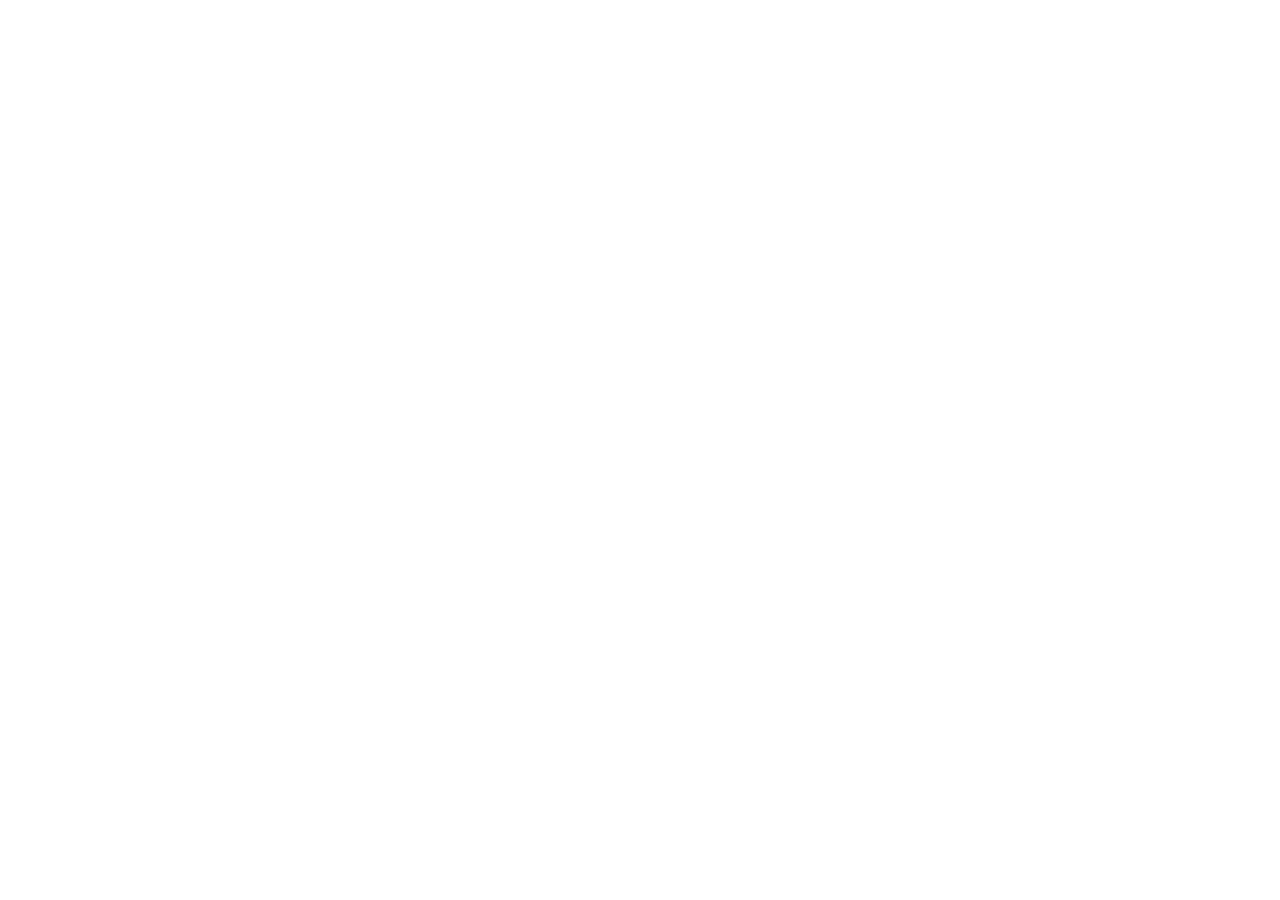
==== commit 9f826c66: "Add files via upload" ====
--- a/teacher.html
+++ b/teacher.html
@@ -4,1715 +4,23 @@
 <meta charset="UTF-8">
 <meta name="viewport" content="width=device-width, initial-scale=1.0">
 <meta name="robots" content="noindex, nofollow">
-<title>Teacher dashboard · A-Level French &amp; Spanish · BBA</title>
-<meta name="description" content="Decode student progress codes from Le Lexique and the revision dossiers. Everything is decoded in this browser; nothing is uploaded.">
+<title>Teacher dashboard · BBA</title>
+<!-- The four sites share one teacher dashboard, which lives in the French hub.
+     This page only forwards there. The roster you built here is not lost: all
+     four sites are on the same host, so the dashboard reads the same store. -->
+<meta http-equiv="refresh" content="0; url=https://artmemry.github.io/A-Level-French-BBA/teacher.html">
 <style>
-:root{
-  --paper:#FBFAF6;--card:#FFF;--ink:#1A2440;--ink-soft:#4A5570;--muted:#8A8F9E;
-  --accent:#C0142E;--bleu:#2B4C9B;--bleu-pale:#EDF1FA;--vert:#2E7D52;--vert-pale:#EAF4EE;
-  --rouge:#B3261E;--or:#B8860B;--or-pale:#FFF7E6;
-  --line:#E5E2D8;--line-strong:#CFCBBD;--radius:12px;
-  --shadow:0 1px 2px rgba(26,36,64,.06),0 4px 16px rgba(26,36,64,.05);
-  --serif:Georgia,'Times New Roman',serif;
-  --sans:-apple-system,BlinkMacSystemFont,'Segoe UI',Roboto,Helvetica,Arial,sans-serif;
-  --mono:ui-monospace,'SF Mono',Menlo,Consolas,monospace;
-}
-*{box-sizing:border-box}
-body{margin:0;background:var(--paper);color:var(--ink);font-family:var(--sans);font-size:16px;line-height:1.55}
-:focus-visible{outline:2px solid var(--bleu);outline-offset:2px;border-radius:4px}
-a{color:inherit}
-header.site{border-bottom:3px solid var(--ink);background:var(--card)}
-.site-inner{max-width:1180px;margin:0 auto;padding:15px 20px 12px;display:flex;align-items:center;gap:16px;flex-wrap:wrap}
-.brand{font-family:var(--serif);font-weight:700;font-size:1.35rem;line-height:1.1}
-.brand span{color:var(--accent)}
-.brand-sub{font-family:var(--mono);font-size:.66rem;color:var(--muted);text-transform:uppercase;letter-spacing:.09em}
-.roster-state{margin-left:auto;font-family:var(--mono);font-size:.7rem;color:var(--muted);text-align:right}
-main{max-width:1180px;margin:0 auto;padding:24px 20px 90px}
-.intro{max-width:74ch;color:var(--ink-soft);margin:0 0 6px}
-.intro b{color:var(--ink)}
-.card{background:var(--card);border:1px solid var(--line);border-radius:var(--radius);box-shadow:var(--shadow);padding:20px;margin-top:18px}
-h2{font-family:var(--serif);font-size:1.15rem;margin:0 0 4px}
-.hint{font-size:.85rem;color:var(--muted);margin:0 0 10px}
-textarea.code{font-family:var(--mono);font-size:.75rem;width:100%;min-height:130px;border:1.5px solid var(--line-strong);
-  border-radius:9px;padding:10px 13px;background:var(--card);color:var(--ink);resize:vertical}
-.btn{font-family:var(--sans);font-size:.9rem;font-weight:600;border-radius:9px;border:1.5px solid var(--ink);
-  background:var(--card);color:var(--ink);padding:9px 16px;cursor:pointer}
-.btn:hover{background:var(--bleu-pale)}
-.btn.primary{background:var(--bleu);border-color:var(--bleu);color:#fff}
-.btn.primary:hover{background:#233F82}
-.btn.ghost{border-color:var(--line-strong);font-weight:500}
-.btn.danger{border-color:var(--accent);color:var(--accent);font-weight:500}
-.btn:disabled{opacity:.4;cursor:not-allowed}
-.btn-row{display:flex;gap:9px;flex-wrap:wrap;margin-top:13px;align-items:center}
-.msg{font-size:.85rem;border-radius:8px;padding:9px 12px;margin-top:11px;line-height:1.5}
-.msg.err{background:#FDF1F0;border:1px solid #F0C8C4;color:var(--rouge)}
-.msg.ok{background:var(--vert-pale);border:1px solid #BFD9CB;color:#1D5A3A}
-.hidden{display:none}
-.section-label{font-family:var(--mono);font-size:.68rem;text-transform:uppercase;letter-spacing:.09em;
-  color:var(--accent);font-weight:700;margin:26px 0 8px;display:flex;align-items:center;gap:9px}
-.section-label::after{content:"";flex:1;height:1px;background:var(--line-strong)}
-.section-label .tag{background:var(--bleu-pale);color:var(--bleu);border-radius:4px;padding:2px 7px;font-weight:600}
-.wrap{overflow-x:auto;border:1px solid var(--line);border-radius:10px;background:var(--card)}
-table.stats{width:100%;border-collapse:collapse;font-size:.87rem}
-table.stats th{text-align:left;font-family:var(--mono);font-size:.63rem;text-transform:uppercase;letter-spacing:.05em;
-  color:var(--muted);border-bottom:2px solid var(--ink);padding:8px 9px;white-space:nowrap;font-weight:500;
-  background:var(--card);position:sticky;top:0}
-table.stats td{border-bottom:1px solid var(--line);padding:7px 9px;white-space:nowrap}
-table.stats tbody tr:hover{background:var(--bleu-pale)}
-table.stats td.name{font-weight:600;white-space:normal;min-width:130px}
-table.stats td.num{font-family:var(--mono);text-align:right}
-table.stats td.wide{white-space:normal;min-width:180px}
-.pill{display:inline-block;font-family:var(--mono);font-size:.62rem;padding:1px 6px;border-radius:3px;
-  border:1px solid var(--line-strong);color:var(--ink-soft)}
-.pill.fr{background:var(--bleu-pale);color:var(--bleu);border-color:#C4D2EC}
-.pill.es{background:#FDF0E6;color:#A85A16;border-color:#EFD3B8}
-.bar{display:inline-block;height:6px;width:58px;background:var(--line);border-radius:3px;overflow:hidden;
-  vertical-align:middle;margin-right:6px}
-.bar i{display:block;height:100%;background:var(--vert)}
-.bar.low i{background:var(--accent)}
-.bar.mid i{background:var(--or)}
-.d-up{color:var(--vert);font-size:.78em;font-family:var(--mono)}
-.d-down{color:var(--rouge);font-size:.78em;font-family:var(--mono)}
-.flag{background:var(--or-pale);border-left:3px solid var(--or)}
-details.detail{margin-top:10px;border:1px solid var(--line);border-radius:9px;background:var(--card)}
-details.detail>summary{cursor:pointer;padding:9px 13px;font-size:.87rem;font-weight:600;list-style:none}
-details.detail>summary::-webkit-details-marker{display:none}
-details.detail>summary::before{content:"▸ ";color:var(--muted)}
-details.detail[open]>summary::before{content:"▾ "}
-details.detail .inner{padding:0 13px 13px}
-.drop{border:2px dashed var(--line-strong);border-radius:11px;padding:26px 18px;text-align:center;
-  cursor:pointer;background:var(--paper);transition:border-color .15s,background .15s}
-.drop:hover,.drop:focus-visible{border-color:var(--bleu);background:var(--bleu-pale)}
-.drop.over{border-color:var(--vert);background:var(--vert-pale)}
-.drop b{display:block;font-size:.95rem;margin-bottom:3px}
-.drop span{font-size:.83rem;color:var(--muted)}
-.legend{font-size:.8rem;color:var(--muted);margin-top:9px;line-height:1.6}
-.legend b{color:var(--ink-soft)}
-footer.site{max-width:1180px;margin:0 auto;padding:20px;border-top:1px solid var(--line);
-  font-family:var(--mono);font-size:.68rem;color:var(--muted);line-height:1.7}
-@media (max-width:640px){.site-inner{gap:8px}.roster-state{margin-left:0;text-align:left;width:100%}}
-dialog.cls{border:0;border-radius:14px;padding:0;max-width:940px;width:calc(100% - 40px);
-  box-shadow:0 24px 60px rgba(20,25,40,.28);background:var(--card)}
-dialog.cls::backdrop{background:rgba(20,25,40,.45)}
-dialog.cls .dlg-body{padding:22px 24px 20px}
-dialog.cls h2{margin:0 0 6px}
-table.match{width:100%;border-collapse:collapse;font-size:.88rem;margin-top:6px}
-table.match th{text-align:left;font-size:.72rem;letter-spacing:.06em;text-transform:uppercase;
-  color:var(--muted);font-weight:600;padding:6px 8px;border-bottom:1px solid var(--line-strong)}
-table.match td{padding:7px 8px;border-bottom:1px solid var(--line);vertical-align:middle}
-table.match select{font:inherit;padding:4px 6px;border:1px solid var(--line-strong);border-radius:7px;
-  background:#fff;max-width:280px}
-table.match .sent{font-family:var(--mono);font-size:.84rem}
-table.match tr.guess select{border-color:#9FB6D4;background:#F5F9FF}
-.cls-scroll{max-height:46vh;overflow:auto;margin-top:4px}
-.ident-row{display:flex;gap:10px;align-items:flex-start;padding:7px 0;border-top:1px solid var(--line)}
-.ident-row:first-child{border-top:0}
-.ident-row input[type=checkbox]{margin-top:3px;flex:0 0 auto}
-.ident-why{font-size:.78rem;color:var(--muted)}
-.ident-pair{font-family:var(--mono);font-size:.8rem}
-/* ── the task builder ── */
-.task-tabs{display:flex;gap:6px;flex-wrap:wrap;margin:0 0 12px}
-.task-tabs button{font-family:var(--mono);font-size:.7rem;letter-spacing:.06em;text-transform:uppercase;border:1px solid var(--line-strong);
-  border-radius:99px;padding:6px 13px;background:var(--card);color:var(--ink-soft);cursor:pointer}
-.task-tabs button.on{background:var(--ink);color:#fff;border-color:var(--ink)}
-.task-form{display:grid;grid-template-columns:2fr 1fr 1fr;gap:10px;margin:0 0 10px}
-.task-form label{font-size:.78rem;font-weight:600;color:var(--ink-soft);display:block}
-.task-form input,.task-filter input{font:inherit;font-size:.92rem;width:100%;padding:7px 9px;border:1.5px solid var(--line-strong);border-radius:8px;background:#fff;margin-top:4px}
-.task-form .wide{grid-column:1 / -1}
-.task-filter{margin:0 0 6px}
-.task-list{max-height:42vh;overflow:auto;border:1px solid var(--line);border-radius:8px;padding:6px 12px;background:var(--paper)}
-.task-list .grp{font-family:var(--mono);font-size:.64rem;letter-spacing:.08em;text-transform:uppercase;color:var(--muted);margin:10px 0 2px}
-.task-list label{display:flex;gap:8px;align-items:baseline;font-size:.9rem;padding:3px 0;cursor:pointer}
-.task-list label.hide{display:none}
-.task-list small{color:var(--muted);font-size:.74rem}
-.task-out{margin-top:12px}
-.task-out textarea.code{min-height:58px}
-.task-now{font-size:.85rem;color:var(--ink-soft);margin:8px 0 0}
-@media(max-width:640px){.task-form{grid-template-columns:1fr 1fr}}
-@media print{.btn-row,textarea.code,header.site .roster-state,#identCard,#taskCard,dialog.cls{display:none!important}body{background:#fff}}
+body{margin:0;background:#FBFAF6;color:#1A2440;font-family:-apple-system,BlinkMacSystemFont,'Segoe UI',Roboto,Helvetica,Arial,sans-serif;font-size:16px;line-height:1.55}
+main{max-width:640px;margin:0 auto;padding:60px 20px}
+a{color:#2B4C9B}
 </style>
-<script src="bba-progress.js"></script>
-<!-- This is the one dashboard for all four sites. The French catalogue sits
-     beside this page; the Spanish one is read from the Spanish hub, where it
-     is regenerated whenever activities are added there. Same host, so no
-     cross-origin request — and if it fails to load, DOSES2 codes still
-     decode, only with "activity 12" in place of a title. -->
-<script src="bba-catalogue.js"></script>
-<script src="https://artmemry.github.io/A-Level-Spanish-BBA/bba-catalogue.js"></script>
-<script src="bba-lessons.js"></script>
-<script src="bba-xlsx.js"></script>
-<link rel="stylesheet" href="bba-mobile.css">
-<script src="bba-mobile.js" defer></script>
 </head>
 <body>
-<header class="site">
-  <div class="site-inner">
-    <div>
-      <div class="brand">Teacher dashboard <span>·</span> BBA</div>
-      <div class="brand-sub">A-Level French 9FR0 &amp; Spanish 9SP0 · Sixth Form</div>
-    </div>
-    <div class="roster-state" id="rosterState">roster empty</div>
-  </div>
-</header>
-
 <main>
-  <p class="intro">This is the one dashboard for all four sites — the French and Spanish hubs, <b>Le Lexique</b> and
-  <b>El Léxico</b>. Paste the codes your students send you, one per line, in any mix: the page works out which is which.
-  Everything is decoded in this browser: nothing is uploaded, and no server ever sees a student name.</p>
-
-  <div class="card" id="taskCard">
-    <h2>Set this week's task</h2>
-    <p class="hint">Pick a site, tick what the class should do, give the task a name and a date, and copy the
-      link. Post that link where you post the site's address — Teams, the Class Notebook, an email. A student
-      who opens it sees the task first thing, and on every visit after that, until a newer link replaces it.
-      Nothing to edit, nothing to upload. One link per site; the link opens the site as usual.
-      Choose the class and post the link in that class's own channel: the link then also tells the site which
-      class the student is in, so nobody is asked, the code they send carries the class, and the roster below
-      splits by it.</p>
-    <div class="task-tabs" id="taskTabs"></div>
-    <div class="task-form">
-      <div class="wide"><label for="tLabel">Task name — what the student sees</label>
-        <input id="tLabel" placeholder="e.g. Semaine du 21 septembre · Les festivals"></div>
-      <div class="wide"><label>For which class?</label>
-        <div class="task-tabs" id="tCls" style="margin:6px 0 0"></div></div>
-      <div><label for="tDue">Due</label><input id="tDue" type="date"></div>
-      <div><label for="tSince">Counts from</label><input id="tSince" type="date"></div>
-      <div class="wide" id="tNoteWrap"><label for="tNote">One line for the student (optional)</label>
-        <input id="tNote" placeholder="e.g. Bring your score to Thursday's lesson"></div>
-    </div>
-    <div class="task-filter"><input id="tFilter" type="search" placeholder="Filter the list…" aria-label="Filter activities"></div>
-    <div class="task-list" id="tList"></div>
-    <div class="btn-row">
-      <button class="btn primary" id="tMake">Make the link</button>
-      <button class="btn ghost" id="tClearLink">Link that removes the task</button>
-      <span id="tCount" style="font-size:.85rem;color:var(--muted);align-self:center"></span>
-    </div>
-    <div class="task-out hidden" id="tOut">
-      <textarea class="code" id="tLink" readonly spellcheck="false"></textarea>
-      <div class="btn-row">
-        <button class="btn primary" id="tCopy">Copy the link</button>
-        <a class="btn ghost" id="tOpen" href="#" target="_blank" rel="noopener">Open it to check</a>
-      </div>
-      <details style="margin-top:8px"><summary style="font-size:.85rem;color:var(--ink-soft);cursor:pointer">Prefer it fixed for everyone, link or no link? The line for <code>assignments.js</code></summary>
-        <textarea class="code" id="tLine" readonly spellcheck="false" style="margin-top:6px"></textarea>
-        <p class="hint" style="margin:6px 0 0">On GitHub, open the site's <code>assignments.js</code>, click the pencil, replace the last line with this one, commit. A linked task that is newer still wins on a device that opened the link.</p>
-      </details>
-    </div>
-    <p class="task-now" id="tNow"></p>
-  </div>
-
-  <div class="card">
-    <h2>Import the Forms responses</h2>
-    <p class="hint">In Microsoft Forms choose <b>Open in Excel</b>, then <b>Save As → CSV</b>, and drop the file here.
-      Every code in the sheet is picked up — column order, extra columns and comma-or-semicolon separators
-      make no difference. Re-dropping a newer export later only adds what's new, so this is safe to repeat
-      each half-term.</p>
-    <div class="drop" id="drop" tabindex="0" role="button" aria-label="Drop a CSV export here, or press Enter to choose a file">
-      <b>Drop the CSV here</b>
-      <span>or click to choose a file · .csv, .txt, .tsv</span>
-    </div>
-    <input type="file" id="file" accept=".csv,.txt,.tsv,text/csv,text/plain" multiple hidden>
-    <div class="msg ok hidden" id="okFile"></div>
-  </div>
-
-  <div class="card">
-    <h2>Paste codes</h2>
-    <p class="hint">Accepts <code>LEXFR2.</code> <code>LEXFR1.</code> <code>LEXES2.</code> <code>LEXES1.</code>
-      <code>DOSFR2.</code> <code>DOSFR1.</code> <code>DOSES2.</code> <code>DOSES1.</code> — one per line. Several codes from the same student over time
-      are welcome: the newest is shown, with the change since the previous one.</p>
-    <textarea class="code" id="codes" spellcheck="false"
-      placeholder="LEXFR2.eyJ2IjoyLCJuIjo…&#10;DOSFR1.eyJ2IjoxLCJuIjo…&#10;LEXES2.eyJ2IjoyLCJuIjo…"></textarea>
-    <div class="btn-row">
-      <button class="btn primary" id="btnAdd">Add to roster</button>
-      <button class="btn ghost" id="btnOnce">Read once, don't save</button>
-      <button class="btn ghost" id="btnClearBox">Clear box</button>
-      <span style="flex:1"></span>
-      <button class="btn ghost" id="btnBackup">Back up roster (.json)</button>
-      <button class="btn ghost" id="btnRestore">Restore</button>
-      <button class="btn danger" id="btnWipe">Empty roster</button>
-    </div>
-    <div class="msg err hidden" id="err"></div>
-    <div class="msg ok hidden" id="ok"></div>
-  </div>
-
-  <div class="card" id="identCard">
-    <h2>Identities</h2>
-    <p class="hint">The same student rarely spells themselves the same way twice — <code>ÇA</code>, <code>C Ackermann</code>,
-      <code>CAC</code>, <code>2435</code>. The page cannot know those are one person, so you state it here.
-      Left of the <code>=</code>, the identity — the candidate number where you have one. Right of it, the
-      name you want to read in the tables, then any other spellings, separated by <code>|</code>.</p>
-    <p class="hint"><b>Lines that end in the same name are one student.</b> So writing to the
-      first-name-and-initial convention, one line per spelling, works as you would expect:
-      <code>ÇA = Charbel A</code> on one line and <code>c Ackermann = Charbel A</code> on the next give
-      a single <i>Charbel A</i>, not two.</p>
-    <textarea class="code" id="aliases" spellcheck="false" style="min-height:92px"
-      placeholder="2435 = C Ackermann | ÇA | CAC | Charbel Ackermann&#10;4417 = Sophie K. | S Kowalski | SKO"></textarea>
-    <div class="btn-row">
-      <button class="btn primary" id="btnAliases">Apply identities</button>
-      <button class="btn ghost" id="btnSuggest">Suggest merges</button>
-      <button class="btn ghost" id="btnClassList">Class list and matching…</button>
-    </div>
-    <div class="msg err hidden" id="aliasErr"></div>
-    <div class="msg ok hidden" id="aliasOk"></div>
-    <div id="suggestBox"></div>
-  </div>
-
-  <dialog class="cls" id="clsDlg">
-   <div class="dlg-body">
-    <h2>Class list and matching</h2>
-    <p class="hint">Paste your register once: a candidate number and the name you want to read in the
-      tables. Then every loose spelling in the roster can be attached to one of those students, which is
-      how a name that arrived without a number gets one. Nothing is attached until you press the button
-      at the bottom.</p>
-    <textarea class="code" id="classList" spellcheck="false" style="min-height:104px"
-      placeholder="2435  Charbel Ackermann&#10;3190  Herbert Karajan&#10;4417  Sophie Kowalski"></textarea>
-    <p class="hint" style="margin:7px 0 0">One student per line. Number and name in either order,
-      separated by a tab, two spaces, a comma, a semicolon or <code>=</code> — so a column pair pasted
-      straight out of a spreadsheet works.</p>
-    <div class="btn-row">
-      <button class="btn primary" id="btnClassSave">Save the class list</button>
-      <span style="flex:1"></span>
-      <button class="btn ghost" id="btnClassClose">Close</button>
-    </div>
-    <div class="msg err hidden" id="clsErr"></div>
-    <div class="msg ok hidden" id="clsOk"></div>
-    <div id="matchBox"></div>
-   </div>
-  </dialog>
-
-  <div class="task-tabs" id="clsChips" style="margin:18px 0 0;display:none"></div>
-  <div id="results"></div>
-
-  <div class="card" id="legendCard" style="display:none">
-    <h2>Reading the tables</h2>
-    <p class="legend">
-      <b>Seen</b> — distinct items the student has met at least once, out of the whole list.
-      <b>Mastered</b> — items answered correctly enough times to leave the review cycle.
-      <b>Leeches</b> — items failed repeatedly; these are the ones worth teaching directly.
-      <b>Exam avg</b> — mean of the in-app tests, with the number of tests in brackets.
-      <b>Done / Opened</b> — dossier tiles marked finished, and tiles merely opened.
-      <b>Flagged hard</b> — tiles the student marked difficult.
-      <br>An amber row means <b>seen is climbing but mastered is not</b> — the student is browsing rather
-      than learning, which is the pattern most worth catching early.
-    </p>
-  </div>
+  <p><b>The teacher dashboard has moved.</b> There is now one dashboard for all four sites — the French and Spanish hubs, Le Lexique and El Léxico — and it reads every kind of code.</p>
+  <p><a href="https://artmemry.github.io/A-Level-French-BBA/teacher.html">Open the teacher dashboard</a></p>
+  <p style="color:#8A8F9E;font-size:.9rem">Your roster is still there: the four sites share one browser store, so nothing needs moving.</p>
 </main>
-
-<footer class="site">
-  Codes carry aggregate statistics only — no answers, no free text. Decoded locally in this browser; no server, no upload.
-  These are snapshots a student chose to send, not live monitoring. The roster is stored in this browser only:
-  clearing site data, or opening the page on another machine, starts it empty — use the backup button to move it.
-</footer>
-
-<script>
-(function(){
-"use strict";
-
-/* ============================================================
-   CODE FORMATS
-   ============================================================ */
-const FORMATS = {
-  "LEXFR2.":{kind:"lex",lang:"FR"}, "LEXFR1.":{kind:"lex",lang:"FR"},
-  "LEXES2.":{kind:"lex",lang:"ES"}, "LEXES1.":{kind:"lex",lang:"ES"},
-  /* DOSFR2 carries real scores; DOSFR1 is the older tick-only code and
-     still decodes, so a student who has not refreshed the hub is not lost. */
-  "DOSFR2.":{kind:"dos",lang:"FR"}, "DOSFR1.":{kind:"dos",lang:"FR"},
-  "DOSES2.":{kind:"dos",lang:"ES"}, "DOSES1.":{kind:"dos",lang:"ES"}
-};
-
-/* ═══════════════════════════════════════════════════════════════════
-   EVIDENCE
-   A v2 code carries one packed row per activity the student touched:
-   position, best percentage, whether they ticked it, how many attempts.
-   The catalogue turns a position back into the activity's name.
-   ═══════════════════════════════════════════════════════════════════ */
-/* One catalogue per hub. Each bba-catalogue.js registers itself under
-   window.BBA_CATALOGUES[lang]; an older single-catalogue file still works
-   through window.BBA_CATALOGUE, taken as French. */
-const CATS = (function(){
-  const c = Object.assign({}, window.BBA_CATALOGUES || {});
-  if (!c.FR && window.BBA_CATALOGUE && !window.BBA_CATALOGUE.lang) c.FR = window.BBA_CATALOGUE;
-  return c;
-})();
-function catOf(lang){ return (CATS[lang] && CATS[lang].items) || []; }
-function catFp(lang){ return (CATS[lang] && CATS[lang].fingerprint) || null; }
-
-/* Lesson titles for the two vocabulary sites, from bba-lessons.js. */
-const LESSONS = window.BBA_LESSONS || {};
-function lessonLabel(lid, lang){
-  const t = LESSONS[lang] && LESSONS[lang][lid];
-  return t ? esc(lid) + " &middot; " + esc(t) : esc(lid);
-}
-
-function rowsOf(c){
-  if (!c || !c.r || !window.BBAProgress) return [];
-  try { return BBAProgress.unpack(c.r); } catch(e){ return []; }
-}
-function attempted(c){ return rowsOf(c).filter(r=>r.pct!=null); }
-function staleCode(c, lang){ const fp = catFp(lang); return !!(c && c.m && fp && c.m !== fp); }
-function actName(i, lang){ const C = catOf(lang); return C[i] ? C[i].t : ("activity " + (i+1)); }
-function actSection(i, lang){ const C = catOf(lang); return C[i] ? C[i].s : ""; }
-function langOfId(id){ return String(id||"").slice(-2); }   // "dosFR" → "FR"
-function band(p){ return p>=70 ? "hi" : p>=45 ? "mid" : "lo"; }
-function bandCell(p){
-  return '<td class="num" style="background:'
-    + (p>=70?"#EAF4EE":p>=45?"#FFF7E6":"#FDECEA") + '">' + p + ' %</td>';
-}
-const GROUPS = [
-  {kind:"lex",lang:"FR",title:"Le Lexique — French",   tag:"LEXFR"},
-  {kind:"lex",lang:"ES",title:"El Léxico — Spanish",   tag:"LEXES"},
-  {kind:"dos",lang:"FR",title:"Revision dossier — French", tag:"DOSFR"},
-  {kind:"dos",lang:"ES",title:"Pasaporte — Spanish",   tag:"DOSES"}
-];
-const LS = "bba-teacher-roster-v1";
-
-/* ============================================================
-   HELPERS
-   ============================================================ */
-const $  = s => document.querySelector(s);
-const esc = s => String(s==null?"":s).replace(/[&<>"]/g,c=>({"&":"&amp;","<":"&lt;",">":"&gt;",'"':"&quot;"}[c]));
-const normName = s => String(s||"").toLowerCase().replace(/\s+/g," ").trim();
-const pct = (a,b) => b ? Math.round(100*a/b) : 0;
-const fmtDate = ts => { const d=new Date(ts); return isNaN(d) ? "—" :
-  d.toLocaleDateString(undefined,{day:"2-digit",month:"short",year:"numeric"}); };
-
-function delta(cur, prev){
-  if(prev==null || cur==null || cur===prev) return "";
-  const n = cur - prev;
-  return ' <span class="'+(n>0?"d-up":"d-down")+'">'+(n>0?"▲+":"▼")+n+"</span>";
-}
-function bar(p){
-  const cls = p<40 ? " low" : (p<70 ? " mid" : "");
-  return '<span class="bar'+cls+'"><i style="width:'+Math.max(0,Math.min(100,p))+'%"></i></span>';
-}
-function decode(line){
-  line = line.trim();
-  if(!line) return null;
-  let hit = null;
-  for(const p in FORMATS){ if(line.startsWith(p)){ hit = p; break; } }
-  if(!hit){
-    const head = line.slice(0,9).replace(/[^A-Za-z0-9.]/g,"");
-    throw new Error('unrecognised prefix "'+head+'…" — expected one of '+Object.keys(FORMATS).join(" "));
-  }
-  let p;
-  try{ p = JSON.parse(decodeURIComponent(escape(atob(line.slice(hit.length))))); }
-  catch(e){ throw new Error("could not decode — the code looks truncated or altered"); }
-  if(typeof p!=="object" || p===null) throw new Error("decoded, but the contents are not a record");
-  if(p.v!==1 && p.v!==2) throw new Error("unknown code version "+p.v);
-  if(!p.n) p.n = "(no name)";
-  if(!p.t) p.t = 0;
-  return Object.assign({}, FORMATS[hit], {prefix:hit, p:p});
-}
-
-/* exam average out of the x:[[day,score,count],…] array */
-function examAvg(x){
-  if(!Array.isArray(x) || !x.length) return null;
-  let num=0, den=0;
-  x.forEach(e=>{
-    const score = Array.isArray(e) ? e[1] : e;
-    const n = (Array.isArray(e) && e[2]) ? e[2] : 1;
-    if(typeof score==="number"){ num += score*n; den += n; }
-  });
-  return den ? {avg:Math.round(num/den), tests:x.length} : null;
-}
-
-/* ============================================================
-   ROSTER
-   ============================================================ */
-let roster = load();
-function load(){
-  try{
-    const raw = localStorage.getItem(LS);
-    if(raw){ const o = JSON.parse(raw); if(o && Array.isArray(o.entries)) return o; }
-  }catch(e){}
-  return {v:1, entries:[]};
-}
-let storageOk = true;
-function save(){
-  try{ localStorage.setItem(LS, JSON.stringify(roster)); }
-  catch(e){ storageOk = false; }
-}
-/* Identity: prefer the stable id the code carries; fall back to the typed name.
-   Codes emitted before ids existed keep working — they just group by name as before. */
-function rawIdKey(p){
-  const id = p && p.i != null ? String(p.i).trim() : "";
-  return id ? "#"+id.toLowerCase() : "~"+normName(p.n);
-}
-
-/* ═══════════════════════════════════════════════════════════════════
-   IDENTITIES
-   One student, several spellings: "ÇA", "C Ackermann", "CAC", "2435".
-   No rule can know those are one person — and fusing two real students
-   is a far worse error than one student showing twice — so the mapping
-   is yours to state. It is stored with the roster and travels in the
-   backup; nothing is ever merged without a line in the box.
-   ═══════════════════════════════════════════════════════════════════ */
-let ALIAS = {};        /* "#2435" | "~c ackermann" -> "#2435" */
-let ALIAS_LABEL = {};  /* "#2435" -> "C Ackermann"            */
-let ALIAS_SEEN  = {};  /* "#2435" -> ["C Ackermann","ÇA",…]   */
-
-function tokenKeys(tok){
-  const t = String(tok==null?"":tok).trim();
-  if(!t) return [];
-  const k = ["#"+t.toLowerCase()];
-  const n = normName(t);
-  if(n) k.push("~"+n);
-  return k;
-}
-function parseAliases(text){
-  const map = {}, label = {}, seen = {}, errs = [];
-  const rows = [];
-
-  /* first pass: read the lines */
-  String(text||"").split(/\n+/).forEach((line,i)=>{
-    const raw = line.trim();
-    if(!raw || raw.slice(0,2)==="//") return;
-    if(raw.indexOf("=") < 0){
-      errs.push("Line "+(i+1)+': no "=" — expected  2435 = C Ackermann | \u00c7A | CAC'); return;
-    }
-    const cut = raw.indexOf("=");
-    const canon = raw.slice(0,cut).trim();
-    const parts = raw.slice(cut+1).split("|").map(x=>x.trim()).filter(Boolean);
-    if(!canon){ errs.push("Line "+(i+1)+": nothing before the ="); return; }
-    if(!parts.length){ errs.push("Line "+(i+1)+": nothing after the ="); return; }
-    rows.push({canon:canon, parts:parts, disp:parts[0]});
-  });
-
-  /* Second pass: group by the NAME you asked to see.
-     Writing one line per spelling, all ending in the same name, is the natural
-     way to work to a "first name + initial" convention:
-         ÇA = Charbel A
-         c Ackermann = Charbel A
-     Those are one student, so they are one identity. Whichever line carries a
-     candidate number gives the group its canonical key, because the number is
-     the thing that will still be true next year. */
-  const groups = {};      /* normalised display name -> group */
-  rows.forEach(r=>{
-    const lk = normName(r.disp);
-    const g = groups[lk] || (groups[lk] = {disp:r.disp, canons:[], parts:[]});
-    g.canons.push(r.canon);
-    r.parts.forEach(x=>{ if(!g.parts.some(y=>normName(y)===normName(x))) g.parts.push(x); });
-  });
-
-  const usedBy = {};      /* target key -> the group already using it */
-  const clashed = {};     /* tokens already reported, so nothing is said twice */
-  let dup = 0;
-  Object.keys(groups).forEach(lk=>{
-    const g = groups[lk];
-    const numeric = g.canons.filter(c=>/\d/.test(c));
-    const canon = numeric.length ? numeric[0] : g.canons[0];
-    let target = "#"+canon.toLowerCase();
-    /* the same identity given to two different names is a mistake worth saying
-       out loud, and the two are kept apart rather than silently fused */
-    if(usedBy[target] && usedBy[target] !== lk){
-      errs.push('"'+canon+'" is used as the identity of two students \u2014 '
-                + groups[usedBy[target]].disp + " and " + g.disp);
-      target = target + "~" + (++dup);
-      clashed[normName(canon)] = 1;
-    }
-    usedBy[target] = lk;
-    label[target] = g.disp;
-    /* the spellings worth showing on hover: everything except the name itself */
-    seen[target] = [g.disp].concat(
-      g.canons.concat(g.parts).filter(x=>normName(x) !== lk && !/^\d+$/.test(x))
-        .filter((x,i,a)=>a.findIndex(y=>normName(y)===normName(x))===i));
-    g.canons.concat(g.parts).forEach(tok=>{
-      tokenKeys(tok).forEach(k=>{
-        if(map[k] && map[k] !== target && !clashed[normName(tok)]){
-          /* a real collision: the same spelling sent to two different names */
-          const other = label[map[k]] || map[k].slice(1);
-          errs.push('"'+tok+'" is claimed by two students — '+other+" and "+g.disp);
-        }
-        map[k] = target;
-      });
-    });
-  });
-
-  /* the same collision is found once from each side: say it once */
-  return {map:map, label:label, seen:seen, errs:[...new Set(errs)]};
-}
-function applyAliases(){
-  const p = parseAliases(typeof roster.aliases === "string" ? roster.aliases : "");
-  ALIAS = p.map; ALIAS_LABEL = p.label; ALIAS_SEEN = p.seen;
-  return p.errs;
-}
-
-function idKey(p){
-  const k = rawIdKey(p);
-  return ALIAS[k] || k;
-}
-/* the name to print: the identity label when one is set, else what they typed */
-function dispName(c){
-  const k = idKey(c);
-  return ALIAS_LABEL[k] || (c && c.n) || "(no name)";
-}
-function seenTitle(c){
-  const l = ALIAS_SEEN[idKey(c)];
-  return (l && l.length > 1) ? ' title="sent as: '+esc(l.join(", "))+'"' : "";
-}
-const keyOf = e => e.kind+"|"+e.lang+"|"+rawIdKey(e.p)+"|"+e.p.t;
-
-function addEntries(list){
-  const have = new Set(roster.entries.map(keyOf));
-  let added = 0;
-  list.forEach(e=>{ const k = keyOf(e); if(!have.has(k)){ have.add(k); roster.entries.push(e); added++; } });
-  save();
-  return added;
-}
-
-/* group entries → one row per student per group, newest first with previous kept */
-function grouped(entries, kind, lang){
-  const byWho = {};
-  entries.filter(e=>e.kind===kind && e.lang===lang && (!clsFilter || clsOf(e.p)===clsFilter)).forEach(e=>{
-    const k = idKey(e.p);
-    (byWho[k] = byWho[k] || []).push(e.p);
-  });
-  return Object.values(byWho).map(arr=>{
-    arr.sort((a,b)=>a.t-b.t);
-    return {codes:arr, cur:arr[arr.length-1], prev:arr.length>1?arr[arr.length-2]:null};
-  }).sort((a,b)=>dispName(a.cur).localeCompare(dispName(b.cur)));
-}
-/* does any student in this set carry an id? decides whether the ID column shows */
-const anyId = studs => studs.some(s=>s.codes.some(c=>c.i!=null && String(c.i).trim()));
-const idCell = c => (c.i!=null && String(c.i).trim()) ? esc(String(c.i).trim()) : '<span style="color:var(--muted)">—</span>';
-/* the class rides in the code (k) — set on the student's device by the task link they opened */
-const clsOf = c => (c && c.k) ? String(c.k).trim() : "";
-const clsCell = c => clsOf(c) ? esc(clsOf(c)) : '<span style="color:var(--muted)">—</span>';
-let clsFilter = "";
-
-/* ============================================================
-   RENDER
-   ============================================================ */
-let lastTables = {};   // id → {header:[], rows:[[]]} for CSV
-
-/* ═══════════════════════════════════════════════════════════════════
-   MARKS GRID — every student against every activity they attempted.
-   This is the table you actually mark from: one row per student, one
-   column per activity anyone in the class has done, blank where nobody
-   has touched it.
-   ═══════════════════════════════════════════════════════════════════ */
-function marksGrid(studs, id){
-  const lang = langOfId(id);
-  const seen = new Map();                         // index -> count of students
-  studs.forEach(st => attempted(st.cur).forEach(r => seen.set(r.index, (seen.get(r.index)||0)+1)));
-  if (!seen.size) return null;
-
-  const cols = [...seen.keys()].sort((a,b)=>{
-    const sa = actSection(a, lang), sb = actSection(b, lang);
-    return sa === sb ? a-b : String(sa).localeCompare(String(sb), undefined, {numeric:true});
-  });
-
-  const header = ["Student"].concat(cols.map(i=>actName(i, lang)));
-  const rows = [];
-
-  let html = '<div class="wrap"><table class="stats"><thead>'
-           + '<tr><th></th>' + cols.map(i=>'<th style="font-size:.6rem;color:var(--muted)">'+esc(actSection(i, lang))+'</th>').join("") + '</tr>'
-           + '<tr><th>Student</th>'
-           + cols.map(i=>'<th style="min-width:92px">'+esc(actName(i, lang))+'</th>').join("")
-           + '</tr></thead><tbody>';
-
-  studs.forEach(st=>{
-    const byIndex = {};
-    attempted(st.cur).forEach(r=>{ byIndex[r.index] = r; });
-    html += '<tr><td class="name"'+seenTitle(st.cur)+'>'+esc(dispName(st.cur))+'</td>';
-    const out = [dispName(st.cur)];
-    cols.forEach(i=>{
-      const r = byIndex[i];
-      if(!r){ html += '<td class="num" style="color:var(--line-strong)">·</td>'; out.push(null); }
-      else{
-        html += bandCell(r.pct).replace('</td>',
-          (r.attempts>1 ? ' <span style="color:var(--muted);font-size:.7em">×'+r.attempts+'</span>' : '') + '</td>');
-        out.push(r.pct/100);
-      }
-    });
-    html += '</tr>';
-    rows.push(out);
-  });
-
-  /* A class-average row is the fastest read on the whole page: it says
-     which activity the group as a whole has not understood. */
-  html += '<tr style="border-top:2px solid var(--ink)"><td class="name"><b>Class average</b></td>';
-  const avgOut = ["Class average"];
-  cols.forEach(i=>{
-    const vals = studs.map(st=>attempted(st.cur).find(r=>r.index===i)).filter(Boolean).map(r=>r.pct);
-    if(!vals.length){ html += '<td class="num">·</td>'; avgOut.push(null); return; }
-    const a = Math.round(vals.reduce((x,y)=>x+y,0)/vals.length);
-    html += bandCell(a).replace('<td','<td style="font-weight:700"').replace('style="background','data-bg="');
-    html += '';
-    avgOut.push(a/100);
-  });
-  html += '</tr></tbody></table></div>';
-  rows.push(avgOut);
-
-  gridTables[id] = {header:header, rows:rows, cols:cols};
-  const w = document.createElement("div"); w.innerHTML = html; return w.firstChild;
-}
-let gridTables = {};
-
-/* ------------------------------------------------------------ export */
-function pctCell(v){
-  if (v == null || v === "") return null;
-  const p = Math.round(v*100);
-  return {v: v, band: p>=70?"hi":p>=45?"mid":"lo"};
-}
-function downloadXlsx(id){
-  const summary = lastTables[id];
-  if (!summary || !window.BBAXlsx) return;
-  const sheets = [];
-
-  /* 1. the class summary, as shown */
-  const sCols = summary.header.map((h,i)=>({
-    header: h, width: i===0 ? 26 : (h.length>14 ? 16 : 12),
-    type: i===0 ? "name" : (h === "Average %" ? "percent" : undefined)
-  }));
-  sheets.push({
-    name: "Class summary",
-    columns: sCols,
-    rows: summary.rows.map(r => r.map((v,i) =>
-      (sCols[i].type === "percent" && typeof v === "number") ? pctCell(v/100) : v))
-  });
-
-  /* 2. the marks grid */
-  const grid = gridTables[id];
-  if (grid){
-    sheets.push({
-      name: "Marks by activity",
-      columns: grid.header.map((h,i)=>({
-        header: i===0 ? h : (actSection(grid.cols[i-1], langOfId(id)) + " · " + h),
-        width: i===0 ? 26 : 13,
-        type: i===0 ? "name" : "percent"
-      })),
-      rows: grid.rows.map(r => r.map((v,i) => i===0 ? v : pctCell(v)))
-    });
-  }
-
-  /* 3. who to look at first */
-  const watch = [];
-  (lastStuds[id]||[]).forEach(st=>{
-    const c = st.cur, o = c.o||{};
-    const att = o.scored != null ? o.scored : attempted(c).length;
-    const claimed = o.claimed || 0;
-    const weak = attempted(c).filter(r=>r.pct<50);
-    const reasons = [];
-    if (claimed >= 10 && att <= 2) reasons.push("ticking without doing — " + claimed + " ticked, " + att + " scored");
-    if (att && o.avg != null && o.avg < 50) reasons.push("average below 50 %");
-    if (weak.length >= 3) reasons.push(weak.length + " activities under 50 %");
-    if ((o.opened||0) >= 8 && att === 0) reasons.push("opening activities but finishing none");
-    if (!reasons.length) return;
-    watch.push([dispName(c), c.i != null ? String(c.i) : "", att,
-                o.avg != null ? pctCell(o.avg/100) : null, claimed, reasons.join("; "),
-                weak.map(r=>actName(r.index, langOfId(id)) + " (" + r.pct + " %)").join("; ")]);
-  });
-  if (watch.length){
-    sheets.push({
-      name: "Needs a look",
-      columns: [{header:"Student",width:24,type:"name"},{header:"Candidate",width:12},
-                {header:"Attempted",width:11},{header:"Average",width:11,type:"percent"},
-                {header:"Ticked not scored",width:16},{header:"Why",width:44},
-                {header:"Weakest activities",width:60,type:"muted"}],
-      rows: watch
-    });
-  }
-
-  BBAXlsx.download("bba_" + id + "_" + new Date().toISOString().slice(0,10) + ".xlsx", sheets);
-}
-let lastStuds = {};
-
-
-function renderClassChips(entries){
-  const box = $("#clsChips"); if(!box) return;
-  const seen = new Set(entries.map(e=>clsOf(e.p)).filter(Boolean));
-  if(!seen.size){ box.style.display = "none"; box.innerHTML = ""; if(clsFilter){ clsFilter = ""; } return; }
-  box.style.display = "";
-  box.innerHTML = "";
-  const opts = [["", "All classes"]].concat([...seen].sort().map(c=>[c, c]));
-  if(clsFilter && !seen.has(clsFilter)) clsFilter = "";
-  opts.forEach(([v, lab])=>{
-    const b = document.createElement("button");
-    b.textContent = lab; b.className = v===clsFilter ? "on" : "";
-    b.addEventListener("click", ()=>{ clsFilter = v; render(entries); });
-    box.appendChild(b);
-  });
-}
-function render(entries){
-  renderClassChips(entries);
-  const R = $("#results");
-  R.innerHTML = "";
-  lastTables = {};
-  gridTables = {};
-  lastStuds = {};
-  let any = false;
-
-  GROUPS.forEach(g=>{
-    const studs = grouped(entries, g.kind, g.lang);
-    if(!studs.length) return;
-    any = true;
-    const id = g.kind + g.lang;
-    const block = document.createElement("div");
-    block.innerHTML = '<div class="section-label"><span class="tag pill '+g.lang.toLowerCase()+'">'+g.tag+'</span>'
-                    + esc(g.title) + ' · ' + studs.length + ' student' + (studs.length>1?"s":"") + '</div>';
-    lastStuds[id] = studs;
-    block.appendChild(g.kind==="lex" ? lexTable(studs,id) : dosTable(studs,id));
-    if (g.kind !== "lex"){
-      const grid = marksGrid(studs, id);
-      if (grid){
-        const h = document.createElement("div");
-        h.className = "section-label";
-        h.style.marginTop = "18px";
-        h.innerHTML = 'Marks by activity — every activity anyone in this group has attempted';
-        block.appendChild(h);
-        block.appendChild(grid);
-      }
-    }
-    block.appendChild(detailBlock(studs, g));
-    const row = document.createElement("div");
-    row.className = "btn-row";
-    row.innerHTML = '<button class="btn primary" data-xlsx="'+id+'">Download Excel workbook</button>'
-                  + '<button class="btn ghost" data-csv="'+id+'">Download CSV</button>';
-    block.appendChild(row);
-    R.appendChild(block);
-  });
-
-  if(!any){
-    R.innerHTML = '<div class="card"><p style="color:var(--muted);margin:0">'
-      + 'Nothing in the roster yet. Paste codes above and press <b>Add to roster</b>.</p></div>';
-  }
-  $("#legendCard").style.display = any ? "" : "none";
-
-  R.querySelectorAll("[data-csv]").forEach(b=>{
-    b.addEventListener("click", ()=>downloadCsv(b.getAttribute("data-csv")));
-  });
-  R.querySelectorAll("[data-xlsx]").forEach(b=>{
-    b.addEventListener("click", ()=>downloadXlsx(b.getAttribute("data-xlsx")));
-  });
-  paintState();
-}
-
-function lexTable(studs, id){
-  const unitSet = new Set();
-  studs.forEach(s=>s.codes.forEach(c=>Object.keys(c.u||{}).forEach(u=>unitSet.add(u))));
-  const units = [...unitSet].sort((a,b)=>a.localeCompare(b,undefined,{numeric:true}));
-
-  const withId = anyId(studs);
-  const header = ["Student"].concat(withId?["ID"]:[]).concat(["Class"])
-                 .concat(["Exported","Codes","Seen","Of","Mastered","Sessions","Leeches","Exam avg"])
-                 .concat(units.map(u=>u+" %"));
-  const rows = [];
-
-  let html = '<div class="wrap"><table class="stats"><thead><tr>'
-           + '<th>Student</th>'+(withId?'<th>ID</th>':'')+'<th>Class</th>'
-           + '<th>Exported</th><th>#</th><th>Seen</th><th>Mastered</th>'
-           + '<th>Sessions</th><th>Leeches</th><th>Exam avg</th>'
-           + units.map(u=>'<th>'+esc(u)+'</th>').join("")
-           + '</tr></thead><tbody>';
-
-  studs.forEach(st=>{
-    const c = st.cur, o = c.o||{}, po = st.prev ? (st.prev.o||{}) : null;
-    const seen = o.seen||0, total = o.total||0, mast = o.mast||0;
-    // browsing-not-learning flag: meaningful exposure, nothing retained
-    const flag = seen >= 20 && mast === 0;
-    const ex = examAvg(c.x);
-    html += '<tr'+(flag?' class="flag"':'')+'>'
-      + '<td class="name"'+seenTitle(c)+'>'+esc(dispName(c))+'</td>'
-      + (withId?'<td class="num">'+idCell(c)+'</td>':'')
-      + '<td class="num">'+clsCell(c)+'</td>'
-      + '<td class="num">'+fmtDate(c.t)+'</td>'
-      + '<td class="num">'+st.codes.length+'</td>'
-      + '<td class="num">'+bar(pct(seen,total))+seen+' / '+total+delta(seen, po?po.seen:null)+'</td>'
-      + '<td class="num">'+mast+delta(mast, po?po.mast:null)+'</td>'
-      + '<td class="num">'+(o.sess!=null?o.sess:"—")+'</td>'
-      + '<td class="num">'+(o.lee!=null?o.lee:"—")+'</td>'
-      + '<td class="num">'+(ex?ex.avg+' % <span style="color:var(--muted)">('+ex.tests+')</span>':"—")+'</td>';
-    const rowOut = [dispName(c)].concat(withId?[c.i!=null?String(c.i):""]:[]).concat([clsOf(c)])
-                   .concat([fmtDate(c.t), st.codes.length, seen, total, mast,
-                    o.sess!=null?o.sess:"", o.lee!=null?o.lee:"", ex?ex.avg:""]);
-    units.forEach(u=>{
-      const d = (c.u||{})[u];
-      if(!d){ html += '<td class="num" style="color:var(--muted)">—</td>'; rowOut.push(""); }
-      else{
-        const acc = d[3]!=null ? d[3] : pct(d[0]||0, d[1]||0);
-        html += '<td class="num">'+acc+' %<br><span style="color:var(--muted);font-size:.85em">'
-              + (d[0]||0)+'/'+(d[1]||0)+'</span></td>';
-        rowOut.push(acc);
-      }
-    });
-    html += '</tr>';
-    rows.push(rowOut);
-  });
-  html += '</tbody></table></div>';
-  lastTables[id] = {header:header, rows:rows, name:id};
-  const w = document.createElement("div"); w.innerHTML = html; return w.firstChild;
-}
-
-function dosTable(studs, id){
-  const lang = langOfId(id);
-  const secSet = new Set();
-  studs.forEach(s=>s.codes.forEach(c=>Object.keys(c.s||{}).forEach(k=>secSet.add(k))));
-  const secs = [...secSet].sort((a,b)=>a.localeCompare(b,undefined,{numeric:true}));
-
-  const withId = anyId(studs);
-  const header = ["Student"].concat(withId?["ID"]:[]).concat(["Class"])
-                 .concat(["Exported","Codes","Attempted","Average %","Ticked not scored",
-                          "Done","Of","Opened","% complete","Flagged hard"])
-                 .concat(secs);
-  const rows = [];
-
-  let html = '<div class="wrap"><table class="stats"><thead><tr>'
-           + '<th>Student</th>'+(withId?'<th>ID</th>':'')+'<th>Class</th>'
-           + '<th>Exported</th><th>#</th>'
-           + '<th title="Activities with a real recorded score">Attempted</th>'
-           + '<th title="Mean of the best score in each activity attempted">Average</th>'
-           + '<th title="Marked done by the student with no score behind it">Ticked only</th>'
-           + '<th>Done</th><th>Opened</th>'
-           + '<th>% complete</th><th>Flagged hard</th>'
-           + secs.map(s=>'<th>'+esc(s)+'</th>').join("")
-           + '</tr></thead><tbody>';
-
-  studs.forEach(st=>{
-    const c = st.cur, o = c.o||{}, po = st.prev ? (st.prev.o||{}) : null;
-    const done = o.done||0, total = o.total||0, opened = o.opened||0;
-    const hard = Array.isArray(c.h) ? c.h.length : 0;
-    const o2 = c.o || {};
-    const att = o2.scored != null ? o2.scored : attempted(c).length;
-    const avg = o2.avg != null ? o2.avg : null;
-    const claimed = o2.claimed != null ? o2.claimed : null;
-    /* Two things worth catching at a glance: browsing without finishing,
-       and ticking without doing. The second is what v2 exists to show. */
-    const flag = (opened >= 8 && done === 0) || (claimed != null && claimed >= 10 && att <= 2);
-    html += '<tr'+(flag?' class="flag"':'')+'>'
-      + '<td class="name"'+seenTitle(c)+'>'+esc(dispName(c))+(staleCode(c, lang)?' <span title="This code was made against a different list of activities" style="color:var(--or)">⚠</span>':'')+'</td>'
-      + (withId?'<td class="num">'+idCell(c)+'</td>':'')
-      + '<td class="num">'+clsCell(c)+'</td>'
-      + '<td class="num">'+fmtDate(c.t)+'</td>'
-      + '<td class="num">'+st.codes.length+'</td>'
-      + '<td class="num">'+att+delta(att, po?po.scored:null)+'</td>'
-      + (avg==null ? '<td class="num" style="color:var(--muted)">—</td>' : bandCell(avg))
-      + '<td class="num">'+(claimed==null?'—':(claimed||'—'))+'</td>'
-      + '<td class="num">'+bar(pct(done,total))+done+' / '+total+delta(done, po?po.done:null)+'</td>'
-      + '<td class="num">'+opened+delta(opened, po?po.opened:null)+'</td>'
-      + '<td class="num">'+pct(done,total)+' %</td>'
-      + '<td class="num">'+(hard||"—")+'</td>';
-    const rowOut = [dispName(c)].concat(withId?[c.i!=null?String(c.i):""]:[]).concat([clsOf(c)])
-                   .concat([fmtDate(c.t), st.codes.length, att, avg, claimed,
-                            done, total, opened, pct(done,total), hard]);
-    secs.forEach(k=>{
-      const d = (c.s||{})[k];
-      if(!d){ html += '<td class="num" style="color:var(--muted)">—</td>'; rowOut.push(""); }
-      else{
-        /* v2 sections carry [done, of, scored, average]; v1 only the first two. */
-        const secAvg = d.length>3 && d[3]!=null ? d[3] : null;
-        html += '<td class="num">'+(d[0]||0)+'/'+(d[1]||0)
-              + (secAvg!=null ? ' <span style="color:var(--muted)">·</span> <b>'+secAvg+' %</b>' : '')
-              + '</td>';
-        rowOut.push((d[0]||0)+"/"+(d[1]||0)+(secAvg!=null?(" · "+secAvg+" %"):""));
-      }
-    });
-    html += '</tr>';
-    rows.push(rowOut);
-  });
-  html += '</tbody></table></div>';
-  lastTables[id] = {header:header, rows:rows, name:id};
-  const w = document.createElement("div"); w.innerHTML = html; return w.firstChild;
-}
-
-/* per-student breakdown: lessons for the lexicon, hard-flagged tiles for the dossier */
-function detailBlock(studs, g){
-  const d = document.createElement("details");
-  d.className = "detail";
-  let inner = "";
-  studs.forEach(st=>{
-    const c = st.cur;
-    if(g.kind==="lex"){
-      const l = Array.isArray(c.l) ? c.l : [];
-      if(!l.length) return;
-      inner += '<p style="margin:12px 0 4px"><b>'+esc(dispName(c))+'</b></p><div class="wrap">'
-             + '<table class="stats"><thead><tr><th>Lesson</th><th>Seen</th><th>Of</th><th>Accuracy</th></tr></thead><tbody>';
-      l.slice().sort((a,b)=>String(a[0]).localeCompare(String(b[0]),undefined,{numeric:true}))
-       .forEach(r=>{
-        const acc = r[3]!=null ? r[3] : pct(r[1]||0, r[2]||0);
-        inner += '<tr><td>'+lessonLabel(String(r[0]), g.lang)+'</td><td class="num">'+(r[1]||0)+'</td>'
-               + '<td class="num">'+(r[2]||0)+'</td>'
-               + '<td class="num">'+bar(acc)+acc+' %</td></tr>';
-       });
-      inner += '</tbody></table></div>';
-    } else {
-      const h = Array.isArray(c.h) ? c.h : [];
-      if(!h.length) return;
-      inner += '<p style="margin:12px 0 4px"><b>'+esc(dispName(c))+'</b> — flagged difficult: '
-             + '<span style="font-family:var(--mono);font-size:.8rem;color:var(--ink-soft)">'
-             + h.map(esc).join(", ") + '</span></p>';
-    }
-  });
-  /* answers claimed correct — the raw material for widening the lists */
-  let nCl = 0;
-  if(g.kind==="lex"){
-    let cl = "";
-    studs.forEach(st=>{
-      const c = st.cur, rows = Array.isArray(c.c) ? c.c : [];
-      if(!rows.length) return;
-      nCl += rows.length;
-      cl += '<p style="margin:12px 0 4px"><b>'+esc(dispName(c))+'</b></p><div class="wrap">'
-          + '<table class="stats"><thead><tr><th>Card</th><th>The list says</th>'
-          + '<th>They answered</th></tr></thead><tbody>';
-      rows.forEach(r=>{
-        cl += '<tr><td>'+lessonLabel(String(r[0]).split(".").slice(0,2).join("."), g.lang)
-            + ' <span style="color:var(--ink-soft)">'+esc(String(r[0]))+'</span></td>'
-            + '<td>'+esc(String(r[2]||""))+'</td>'
-            + '<td><b>'+esc(String(r[1]||""))+'</b></td></tr>';
-      });
-      cl += '</tbody></table></div>';
-    });
-    if(cl) inner += '<p style="margin:18px 0 4px"><b>Claimed also correct</b> '
-                  + '<span style="color:var(--ink-soft);font-size:.85rem">'
-                  + '— a student pressed &ldquo;my version counts too&rdquo;. Where they are right, '
-                  + 'add the answer to that entry&rsquo;s list in data/corpus.js.'
-                  + '</span></p>' + cl;
-  }
-  if(!inner){ d.style.display="none"; return d; }
-  /* the flag count rides in the summary line, so it is seen without opening it */
-  const flag = nCl ? ' <span style="color:#b26b00">\u2691 '+nCl+' answer'+(nCl>1?'s':'')+' claimed correct</span>' : '';
-  d.innerHTML = '<summary>Per-student breakdown'+flag+'</summary><div class="inner">'+inner+'</div>';
-  return d;
-}
-
-/* ============================================================
-   CSV
-   ============================================================ */
-function csvCell(v){
-  const s = String(v==null?"":v);
-  return /[",\n;]/.test(s) ? '"'+s.replace(/"/g,'""')+'"' : s;
-}
-function downloadCsv(id){
-  const t = lastTables[id];
-  if(!t) return;
-  const lines = [t.header.map(csvCell).join(",")]
-    .concat(t.rows.map(r=>r.map(csvCell).join(",")));
-  const blob = new Blob(["﻿"+lines.join("\r\n")], {type:"text/csv;charset=utf-8"});
-  const url = URL.createObjectURL(blob);
-  const a = document.createElement("a");
-  a.href = url;
-  a.download = "bba_"+id+"_"+new Date().toISOString().slice(0,10)+".csv";
-  document.body.appendChild(a); a.click(); document.body.removeChild(a);
-  setTimeout(()=>URL.revokeObjectURL(url), 1000);
-}
-
-/* ============================================================
-   UI
-   ============================================================ */
-function showErr(list){
-  const box = $("#err");
-  if(!list.length){ box.classList.add("hidden"); return; }
-  box.innerHTML = "<b>"+list.length+" line"+(list.length>1?"s":"")+" could not be read</b><br>"+list.map(esc).join("<br>");
-  box.classList.remove("hidden");
-}
-function showOk(msg){
-  const box = $("#ok");
-  if(!msg){ box.classList.add("hidden"); return; }
-  box.textContent = msg;
-  box.classList.remove("hidden");
-}
-function paintState(){
-  const n = roster.entries.length;
-  const names = new Set(roster.entries.map(e=>e.lang+"|"+idKey(e.p))).size;
-  $("#rosterState").textContent = !storageOk
-    ? "roster cannot be saved in this browser"
-    : (n ? names+" student"+(names>1?"s":"")+" · "+n+" code"+(n>1?"s":"")+" stored" : "roster empty");
-}
-
-function readBox(){
-  const lines = $("#codes").value.split(/\n+/);
-  const good = [], errs = [];
-  lines.forEach((l,i)=>{
-    if(!l.trim()) return;
-    try{ const e = decode(l); if(e) good.push(e); }
-    catch(err){ errs.push("Line "+(i+1)+": "+err.message); }
-  });
-  showErr(errs);
-  return good;
-}
-
-/* ============================================================
-   FILE IMPORT — Forms → Excel → Save As CSV
-   Codes are self-describing, so we scan the whole file for them rather than
-   guessing at columns. That survives extra columns, reordered questions,
-   renamed headings, and comma-vs-semicolon exports from a localised Excel.
-   ============================================================ */
-const CODE_RE = /\b(?:LEX|DOS)(?:FR|ES)[12]\.[A-Za-z0-9+/=]{16,}/g;
-
-function importText(text, label, tally){
-  const found = String(text).match(CODE_RE) || [];
-  tally.scanned += found.length;
-  const good = [];
-  found.forEach(c=>{
-    try{ const e = decode(c); if(e) good.push(e); }
-    catch(err){ tally.bad.push(label+": "+err.message); }
-  });
-  return good;
-}
-
-function handleFiles(files){
-  const list = [...files];
-  if(!list.length) return;
-  const tally = {scanned:0, bad:[], files:0};
-  let pending = list.length, collected = [];
-  list.forEach(f=>{
-    const rd = new FileReader();
-    rd.onload = ()=>{
-      tally.files++;
-      collected = collected.concat(importText(rd.result, f.name, tally));
-      if(--pending === 0) finish();
-    };
-    rd.onerror = ()=>{ tally.bad.push(f.name+": could not be read"); if(--pending===0) finish(); };
-    rd.readAsText(f, "utf-8");
-  });
-
-  function finish(){
-    const box = $("#okFile");
-    if(!tally.scanned){
-      box.className = "msg err";
-      box.innerHTML = "<b>No codes found in "+tally.files+" file"+(tally.files===1?"":"s")+".</b><br>"
-        + "Check you exported the response sheet rather than the form itself, and saved it as CSV. "
-        + "The column holding the codes can be anywhere.";
-      box.classList.remove("hidden");
-      return;
-    }
-    const added = addEntries(collected);
-    const dup = collected.length - added;
-    box.className = "msg ok";
-    box.innerHTML = "<b>"+added+" new code"+(added===1?"":"s")+" imported</b> from "
-      + tally.files+" file"+(tally.files===1?"":"s")+"."
-      + (dup ? " "+dup+" already in the roster, skipped." : "")
-      + (tally.bad.length ? "<br>"+tally.bad.length+" could not be decoded: "+esc(tally.bad.slice(0,3).join(" · ")) : "")
-      + (storageOk ? "" : "<br>WARNING: this browser refused to save — the roster will vanish on reload.");
-    box.classList.remove("hidden");
-    render(roster.entries);
-  }
-}
-
-const drop = $("#drop"), fileInput = $("#file");
-drop.addEventListener("click", ()=>fileInput.click());
-drop.addEventListener("keydown", e=>{ if(e.key==="Enter"||e.key===" "){ e.preventDefault(); fileInput.click(); } });
-fileInput.addEventListener("change", ()=>{ handleFiles(fileInput.files); fileInput.value=""; });
-["dragenter","dragover"].forEach(ev=>drop.addEventListener(ev, e=>{
-  e.preventDefault(); e.stopPropagation(); drop.classList.add("over");
-}));
-["dragleave","drop"].forEach(ev=>drop.addEventListener(ev, e=>{
-  e.preventDefault(); e.stopPropagation(); drop.classList.remove("over");
-}));
-drop.addEventListener("drop", e=>{ if(e.dataTransfer && e.dataTransfer.files) handleFiles(e.dataTransfer.files); });
-/* stop a stray drop elsewhere on the page from navigating away from the roster */
-["dragover","drop"].forEach(ev=>window.addEventListener(ev, e=>{
-  if(!drop.contains(e.target)) e.preventDefault();
-}));
-
-$("#btnAdd").addEventListener("click", ()=>{
-  const good = readBox();
-  if(!good.length){ showOk(""); render(roster.entries); return; }
-  const added = addEntries(good);
-  const dup = good.length - added;
-  showOk(added+" code"+(added===1?"":"s")+" added"
-        + (dup ? " · "+dup+" already in the roster, skipped" : "")
-        + (storageOk ? "" : " · WARNING: this browser refused to save, the roster will vanish on reload"));
-  render(roster.entries);
-  $("#codes").value = "";
-});
-
-$("#btnOnce").addEventListener("click", ()=>{
-  const good = readBox();
-  showOk(good.length ? "Showing "+good.length+" code"+(good.length===1?"":"s")+" — not saved to the roster." : "");
-  render(good);
-});
-
-$("#btnClearBox").addEventListener("click", ()=>{
-  $("#codes").value = ""; showErr([]); showOk("");
-});
-
-$("#btnWipe").addEventListener("click", ()=>{
-  if(!roster.entries.length) return;
-  if(!confirm("Empty the roster? Every code stored in this browser will be deleted. This cannot be undone."))
-    return;
-  const keepAliases = typeof roster.aliases === "string" ? roster.aliases : "";
-  const keepClass   = typeof roster.classList === "string" ? roster.classList : "";
-  /* the identity table and the register are your work, not student data */
-  roster = {v:1, entries:[], aliases:keepAliases, classList:keepClass};
-  try{ localStorage.removeItem(LS); }catch(e){}
-  if(keepAliases) save();
-  showOk("Roster emptied. The Identities table was kept."); showErr([]);
-  render(roster.entries);
-  paintState();
-});
-
-$("#btnBackup").addEventListener("click", ()=>{
-  const blob = new Blob([JSON.stringify(roster)], {type:"application/json"});
-  const url = URL.createObjectURL(blob);
-  const a = document.createElement("a");
-  a.href = url; a.download = "bba-teacher-roster-"+new Date().toISOString().slice(0,10)+".json";
-  document.body.appendChild(a); a.click(); document.body.removeChild(a);
-  setTimeout(()=>URL.revokeObjectURL(url), 1000);
-});
-
-$("#btnRestore").addEventListener("click", ()=>{
-  const inp = document.createElement("input");
-  inp.type = "file"; inp.accept = ".json";
-  inp.addEventListener("change", ()=>{
-    const f = inp.files[0]; if(!f) return;
-    const rd = new FileReader();
-    rd.onload = ()=>{
-      try{
-        const o = JSON.parse(rd.result);
-        if(!o || !Array.isArray(o.entries)) throw 0;
-        const added = addEntries(o.entries.filter(e=>e && e.p && e.kind && e.lang));
-        /* a backup carries the Identities box; adopt it only if this machine has none,
-           so restoring onto a laptop that already has a table never wipes it */
-        let idMsg = "";
-        if(typeof o.classList === "string" && o.classList.trim()
-           && !(typeof roster.classList === "string" && roster.classList.trim())){
-          roster.classList = o.classList; save();
-        }
-        if(typeof o.aliases === "string" && o.aliases.trim()
-           && !(typeof roster.aliases === "string" && roster.aliases.trim())){
-          roster.aliases = o.aliases; save();
-          $("#aliases").value = roster.aliases;
-          showAliasErr(applyAliases());
-          idMsg = " The identities from the backup were adopted — this machine had none.";
-        }
-        showOk("Restored — "+added+" new code"+(added===1?"":"s")+" merged into the roster."+idMsg);
-        showErr([]);
-        render(roster.entries);
-        paintState();
-      }catch(e){ showErr(["That file is not a roster backup from this page."]); }
-    };
-    rd.readAsText(f);
-  });
-  inp.click();
-});
-
-/* ═══════════════════════════════════════════════════════════════════
-   MERGE SUGGESTIONS — proposals, never actions.
-   Everything here only writes lines into the Identities box for you to
-   read, edit and keep. The page never merges on its own.
-   ═══════════════════════════════════════════════════════════════════ */
-const stripA = s => String(s||"").toLowerCase().normalize("NFD")
-  .replace(/[\u0300-\u036f]/g,"").replace(/[^a-z0-9]/g,"");
-function surnameOf(s){
-  const parts = String(s||"").trim().split(/\s+/);
-  return parts.length > 1 ? stripA(parts[parts.length-1]) : "";
-}
-function firstInitial(s){
-  return stripA(String(s||"").trim().split(/\s+/)[0]).slice(0,1);
-}
-
-/* one object per identity currently in the roster */
-function identities(){
-  const m = new Map();
-  roster.entries.forEach(e=>{
-    const k = idKey(e.p);
-    const o = m.get(k) || {key:k, names:new Set(), ids:new Set(), codes:0, t:0};
-    if(e.p.n) o.names.add(String(e.p.n).trim());
-    if(e.p.i != null && String(e.p.i).trim()) o.ids.add(String(e.p.i).trim());
-    o.codes++; o.t = Math.max(o.t, e.p.t||0);
-    m.set(k,o);
-  });
-  return [...m.values()];
-}
-
-/* why these two might be the same person — or null */
-function pairWhy(a,b){
-  const A = [...a.names], B = [...b.names];
-  for(const x of A) for(const y of B){
-    const sx = stripA(x), sy = stripA(y);
-    if(!sx || !sy) continue;
-    if(sx === sy) return "same name, different spacing or accents";
-    const ax = surnameOf(x), ay = surnameOf(y);
-    if(ax && ay && firstInitial(x) === firstInitial(y)){
-      if(ax === ay) return "same first initial and surname";
-      if(ax.indexOf(ay) === 0 || ay.indexOf(ax) === 0)
-        return "surname is the start of the other — " + ax + " / " + ay;
-    }
-    /* an initials token (\u00c7A, CAC) against a full name */
-    const shortIsX = sx.length <= 4 && sy.length > 4;
-    const shortIsY = sy.length <= 4 && sx.length > 4;
-    if(shortIsX || shortIsY){
-      const sh = shortIsX ? sx : sy;
-      const lgRaw = shortIsX ? y : x;
-      const lg = stripA(lgRaw), sur = surnameOf(lgRaw), ini = firstInitial(lgRaw);
-      if(sur && (sh === ini + sur.slice(0,2) || sh === ini + sur.slice(0,1) ||
-                 sh === sur.slice(0, sh.length)))
-        return '"' + (shortIsX ? x : y) + '" looks like the initials of "' + lgRaw + '"';
-      if(lg.indexOf(sh) === 0)
-        return '"' + (shortIsX ? x : y) + '" is the start of "' + lgRaw + '"';
-    }
-  }
-  return null;
-}
-
-/* Pairs are the wrong unit: four spellings of one student make six pairs, and
-   ticking six boxes to say one thing is how a teacher stops using a feature.
-   So the pairs are joined transitively into one group per suspected student. */
-function suggestions(){
-  const ids = identities().filter(o=>!ALIAS[o.key]);   /* leave settled ones alone */
-  const par = ids.map((_,i)=>i);
-  const find = i => par[i]===i ? i : (par[i]=find(par[i]));
-  const pairs = [];
-  for(let i=0;i<ids.length;i++) for(let j=i+1;j<ids.length;j++){
-    const why = pairWhy(ids[i], ids[j]);
-    if(why){ pairs.push({i:i, j:j, why:why}); par[find(i)] = find(j); }
-  }
-  const byRoot = new Map();
-  ids.forEach((o,i)=>{
-    const r = find(i);
-    if(!byRoot.has(r)) byRoot.set(r, {members:[], idx:[], why:[]});
-    byRoot.get(r).members.push(o);
-    byRoot.get(r).idx.push(i);
-  });
-  const out = [];
-  byRoot.forEach(g=>{
-    if(g.members.length < 2) return;
-    const inG = new Set(g.idx);
-    pairs.forEach(pr=>{ if(inG.has(pr.i) && inG.has(pr.j) && g.why.indexOf(pr.why) < 0) g.why.push(pr.why); });
-    out.push(g);
-  });
-  return out;
-}
-
-const showAliasErr = list => {
-  const box = $("#aliasErr");
-  if(!list.length){ box.classList.add("hidden"); return; }
-  box.innerHTML = "<b>" + list.length + " problem" + (list.length>1?"s":"")
-                + " in the Identities box</b><br>" + list.map(esc).join("<br>");
-  box.classList.remove("hidden");
-};
-const showAliasOk = msg => {
-  const box = $("#aliasOk");
-  if(!msg){ box.classList.add("hidden"); return; }
-  box.innerHTML = msg; box.classList.remove("hidden");
-};
-
-function label(o){
-  const n = [...o.names].sort((x,y)=>y.length-x.length)[0];
-  return n || o.key.slice(1);
-}
-/* the canonical identity: a candidate number if any spelling carried one —
-   that is the thing that will still be true next year — else the fullest name */
-function canonOf(members){
-  for(const m of members){ const id = [...m.ids][0]; if(id) return id; }
-  return label(members.slice().sort((a,b)=>b.names.size-a.names.size)[0]);
-}
-/* every spelling seen, fullest first, so the first one becomes the label */
-function spellings(members){
-  const all = [];
-  members.forEach(m=>m.names.forEach(n=>{ if(all.indexOf(n) < 0) all.push(n); }));
-  return all.sort((a,b)=>b.length-a.length);
-}
-
-function paintSuggestions(){
-  const box = $("#suggestBox");
-  const list = suggestions();
-  if(!roster.entries.length){
-    box.innerHTML = '<p class="hint" style="margin:10px 0 0">Nothing in the roster yet.</p>';
-    return;
-  }
-  if(!list.length){
-    box.innerHTML = '<p class="hint" style="margin:10px 0 0">No likely duplicates left. '
-      + 'Anything still split — a candidate number against a name, for instance — cannot be guessed: '
-      + 'add it by hand above.</p>';
-    return;
-  }
-  let h = '<p class="hint" style="margin:12px 0 4px"><b>' + list.length + ' possible duplicate'
-        + (list.length>1?"s":"") + '.</b> Tick the ones you recognise. Nothing changes until you '
-        + 'press the button, and then only the box above is written — check it before applying.</p>';
-  list.forEach((g,i)=>{
-    const codes = g.members.reduce((a,m)=>a+m.codes, 0);
-    const canon = canonOf(g.members);
-    h += '<label class="ident-row"><input type="checkbox" data-sug="'+i+'">'
-      +  '<span>' + spellings(g.members).map(n=>'<span class="ident-pair">'+esc(n)+'</span>')
-                      .join(' &nbsp;↔&nbsp; ')
-      +  ' <span class="ident-why">— ' + esc(g.why.slice(0,2).join(" · "))
-      +  (g.why.length > 2 ? esc(" · and " + (g.why.length-2) + " more of the same kind") : "") + ' · '
-      +  codes + ' code' + (codes>1?"s":"")
-      +  ' · would be filed under ' + esc(canon) + '</span>'
-      +  '</span></label>';
-  });
-  h += '<div class="btn-row"><button class="btn primary" id="btnTakeSug">'
-    +  'Write the ticked ones into the box</button></div>';
-  box.innerHTML = h;
-  SUG = list;
-}
-let SUG = [];
-
-$("#btnAliases").addEventListener("click", ()=>{
-  roster.aliases = $("#aliases").value;
-  save();
-  const errs = applyAliases();
-  showAliasErr(errs);
-  const n = Object.keys(ALIAS_LABEL).length;
-  showAliasOk(n ? n + " identit" + (n===1?"y":"ies") + " applied." : "No identities set.");
-  render(roster.entries);
-  paintState();
-  if(!$("#suggestBox").innerHTML.trim()) return;
-  paintSuggestions();
-});
-
-$("#btnSuggest").addEventListener("click", ()=>{ applyAliases(); paintSuggestions(); });
-
-document.addEventListener("click", ev=>{
-  if(ev.target && ev.target.id === "btnTakeSug"){
-    const picked = [...document.querySelectorAll("[data-sug]")]
-      .filter(c=>c.checked).map(c=>SUG[+c.getAttribute("data-sug")]);
-    if(!picked.length){ showAliasOk("Nothing ticked."); return; }
-    const lines = picked.map(g => canonOf(g.members) + " = " + spellings(g.members).join(" | "));
-    const box = $("#aliases");
-    box.value = (box.value.trim() ? box.value.replace(/\s*$/,"") + "\n" : "") + lines.join("\n") + "\n";
-    box.focus();
-    showAliasOk(lines.length + " line" + (lines.length>1?"s":"")
-      + ' written into the box. Read them, fix the canonical number if it is wrong, then press '
-      + '<b>Apply identities</b>.');
-  }
-});
-
-/* ═══════════════════════════════════════════════════════════════════
-   CLASS LIST
-   The register, pasted once: candidate number against the name you want
-   to read. Two things fall out of it. Any code that already carried a
-   number is labelled with the register name instead of whatever the
-   student typed. And any spelling that arrived WITHOUT a number can be
-   attached to a student by hand — which is the one link no rule can
-   ever guess, because nothing in the data connects "ÇA" to 2435.
-   ═══════════════════════════════════════════════════════════════════ */
-function parseClassList(text){
-  const out = [], errs = [], seen = {};
-  String(text||"").split(/\n+/).forEach((line,i)=>{
-    const raw = line.trim();
-    if(!raw || raw.slice(0,2) === "//") return;
-    /* tab, two or more spaces, comma, semicolon or = : whatever the paste gives */
-    const bits = raw.split(/\t+|\s{2,}|\s*[;,=]\s*/).map(x=>x.trim()).filter(Boolean);
-    if(bits.length < 2){
-      /* one last try: a leading number followed by a single space */
-      const m = raw.match(/^(\S+)\s+(.+)$/);
-      if(!m){ errs.push("Line "+(i+1)+": needs a number and a name"); return; }
-      bits.length = 0; bits.push(m[1], m[2]);
-    }
-    let num = bits[0], name = bits.slice(1).join(" ");
-    /* the number may be on either side */
-    if(!/\d/.test(num) && /^\S*\d[\d\s-]*$/.test(bits[bits.length-1])){
-      num = bits[bits.length-1]; name = bits.slice(0,-1).join(" ");
-    }
-    num = String(num).replace(/\s+/g,"");
-    if(!num || !name){ errs.push("Line "+(i+1)+": needs a number and a name"); return; }
-    if(seen[num.toLowerCase()]){ errs.push("Line "+(i+1)+": "+num+" appears twice"); return; }
-    seen[num.toLowerCase()] = 1;
-    out.push({num:num, name:name});
-  });
-  return {list:out, errs:errs};
-}
-function classList(){
-  return parseClassList(typeof roster.classList === "string" ? roster.classList : "").list;
-}
-
-/* ── writing into the Identities box, line by line, keeping what is there ── */
-function aliasLines(){
-  return String($("#aliases").value||"").split(/\n/).map(l=>l.trim()).filter(Boolean);
-}
-function splitLine(line){
-  const cut = line.indexOf("=");
-  if(cut < 0) return null;
-  return {canon: line.slice(0,cut).trim(),
-          parts: line.slice(cut+1).split("|").map(x=>x.trim()).filter(Boolean)};
-}
-/* merge: [{canon, label, tokens:[…]}] → the box, without losing hand edits */
-function writeAliasLines(adds){
-  const lines = aliasLines();
-  const parsed = lines.map(splitLine);
-  adds.forEach(a=>{
-    /* the canonical number is already the line's own key: repeating it as a
-       spelling only makes the line harder to read */
-    a.tokens = (a.tokens||[]).filter(t=>String(t).toLowerCase() !== String(a.canon).toLowerCase());
-    let at = -1;
-    parsed.forEach((o,i)=>{ if(o && o.canon.toLowerCase() === a.canon.toLowerCase()) at = i; });
-    if(at < 0){
-      const parts = [a.label].concat(a.tokens.filter(t=>normName(t) !== normName(a.label)));
-      lines.push(a.canon + " = " + parts.join(" | "));
-      parsed.push(splitLine(lines[lines.length-1]));
-      return;
-    }
-    const o = parsed[at];
-    if(a.label && normName(o.parts[0]) !== normName(a.label)){
-      /* the register name wins as the label, the old one stays as a spelling */
-      o.parts = [a.label].concat(o.parts.filter(x=>normName(x) !== normName(a.label)));
-    }
-    a.tokens.forEach(t=>{
-      if(!o.parts.some(x=>normName(x) === normName(t) || x.toLowerCase() === t.toLowerCase()))
-        o.parts.push(t);
-    });
-    lines[at] = o.canon + " = " + o.parts.join(" | ");
-  });
-  $("#aliases").value = lines.join("\n") + "\n";
-  roster.aliases = $("#aliases").value;
-  save();
-  return applyAliases();
-}
-
-const showClsErr = list => {
-  const box = $("#clsErr");
-  if(!list || !list.length){ box.classList.add("hidden"); return; }
-  box.innerHTML = "<b>" + list.length + " problem" + (list.length>1?"s":"") + " in the class list</b><br>"
-                + list.map(esc).join("<br>");
-  box.classList.remove("hidden");
-};
-const showClsOk = msg => {
-  const box = $("#clsOk");
-  if(!msg){ box.classList.add("hidden"); return; }
-  box.innerHTML = msg; box.classList.remove("hidden");
-};
-
-/* every token that should be filed under this identity */
-function tokensOf(o){
-  const t = [];
-  o.ids.forEach(i=>{ if(String(i).trim()) t.push(String(i).trim()); });
-  o.names.forEach(n=>{ if(String(n).trim()) t.push(String(n).trim()); });
-  return t;
-}
-/* the class-list student this spelling probably is — or null. Same evidence as
-   the merge suggestions, so the two agree with each other. */
-function guessFor(o, cls){
-  for(const c of cls){
-    const cand = {names:new Set([c.name]), ids:new Set([c.num])};
-    if(o.ids.has(c.num)) return c;
-    if(pairWhy(o, cand)) return c;
-  }
-  return null;
-}
-
-function paintMatch(){
-  const box = $("#matchBox");
-  const cls = classList();
-  if(!cls.length){
-    box.innerHTML = '<p class="hint" style="margin:14px 0 0">Save a class list above and every '
-      + 'spelling in the roster appears here, ready to attach.</p>';
-    return;
-  }
-  const ids = identities();
-  const loose = ids.filter(o=>!ALIAS[o.key]);
-  const filed = ids.length - loose.length;
-  if(!loose.length){
-    box.innerHTML = '<p class="hint" style="margin:14px 0 0">Every identity in the roster is filed '
-      + 'under a student. ' + filed + ' in total.</p>';
-    return;
-  }
-  const opts = c => cls.map(x=>'<option value="'+esc(x.num)+'">'+esc(x.num+"  ·  "+x.name)
-                              +'</option>').join("");
-  let h = '<p class="hint" style="margin:16px 0 2px"><b>' + loose.length + ' spelling'
-        + (loose.length>1?"s":"") + ' not yet filed under a student.</b> A suggestion is pre-selected '
-        + 'where the names look related; anything else is yours to choose. '
-        + (filed ? filed + ' already filed. ' : '')
-        + 'Nothing is written until you press the button.</p>'
-        + '<div class="cls-scroll"><table class="match"><thead><tr>'
-        + '<th>Sent as</th><th>Number in the code</th><th>Codes</th><th>Last code</th>'
-        + '<th>File under</th></tr></thead><tbody>';
-  MATCH = [];
-  loose.forEach((o,i)=>{
-    const g = guessFor(o, cls);
-    const sent = [...o.names].join(" · ") || o.key.slice(1);
-    h += '<tr' + (g?' class="guess"':'') + '>'
-      +  '<td class="sent">' + esc(sent) + '</td>'
-      +  '<td>' + ([...o.ids].join(", ") || '<span style="color:var(--muted)">—</span>') + '</td>'
-      +  '<td>' + o.codes + '</td>'
-      +  '<td>' + fmtDate(o.t) + '</td>'
-      +  '<td><select data-match="'+i+'">'
-      +  '<option value="">— leave as it is —</option>' + opts()
-      +  '</select>' + (g?' <span class="ident-why">suggested</span>':'') + '</td></tr>';
-    MATCH.push({o:o, guess:g});
-  });
-  h += '</tbody></table></div>'
-    +  '<div class="btn-row"><button class="btn primary" id="btnMatchApply">'
-    +  'File the ones I have chosen</button></div>';
-  box.innerHTML = h;
-  /* pre-select the guesses after the markup exists */
-  MATCH.forEach((m,i)=>{
-    if(m.guess){
-      const sel = document.querySelector('[data-match="'+i+'"]');
-      if(sel) sel.value = m.guess.num;
-    }
-  });
-}
-let MATCH = [];
-
-$("#btnClassList").addEventListener("click", ()=>{
-  $("#classList").value = (typeof roster.classList === "string" ? roster.classList : "");
-  showClsErr([]); showClsOk("");
-  paintMatch();
-  const d = $("#clsDlg");
-  if(d.showModal) d.showModal(); else d.setAttribute("open","open");
-});
-$("#btnClassClose").addEventListener("click", ()=>{
-  const d = $("#clsDlg");
-  if(d.close) d.close(); else d.removeAttribute("open");
-});
-
-$("#btnClassSave").addEventListener("click", ()=>{
-  const parsed = parseClassList($("#classList").value);
-  roster.classList = $("#classList").value;
-  save();
-  showClsErr(parsed.errs);
-  /* a register entry becomes an identity line at once, so codes that already
-     carry a number get the register's name rather than the typed one */
-  const errs = writeAliasLines(parsed.list.map(c=>({canon:c.num, label:c.name, tokens:[c.num]})));
-  showAliasErr(errs);
-  render(roster.entries);
-  paintState();
-  paintMatch();
-  showClsOk(parsed.list.length + " student" + (parsed.list.length===1?"":"s") + " in the class list."
-    + (parsed.list.length ? " Codes that already carry a number now show the register name." : ""));
-});
-
-document.addEventListener("click", ev=>{
-  if(!ev.target || ev.target.id !== "btnMatchApply") return;
-  const cls = classList(), byNum = {};
-  cls.forEach(c=>{ byNum[c.num] = c; });
-  const adds = [];
-  MATCH.forEach((m,i)=>{
-    const sel = document.querySelector('[data-match="'+i+'"]');
-    const num = sel ? sel.value : "";
-    if(!num || !byNum[num]) return;
-    adds.push({canon:num, label:byNum[num].name, tokens:tokensOf(m.o)});
-  });
-  if(!adds.length){ showClsOk("Nothing chosen."); return; }
-  const errs = writeAliasLines(adds);
-  showAliasErr(errs);
-  render(roster.entries);
-  paintState();
-  paintMatch();
-  showClsOk(adds.length + " spelling" + (adds.length===1?"":"s") + " filed. The lines are in the "
-    + "Identities box behind this window, where you can read and change them.");
-});
-
-/* go */
-$("#aliases").value = (typeof roster.aliases === "string" ? roster.aliases : "");
-showAliasErr(applyAliases());
-render(roster.entries);
-paintState();
-
-/* ═══════════════════════════════════════════════════════════════════
-   THE TASK BUILDER
-   Ticks become a link: the task rides in ?task=… as base64url JSON, the
-   site stores it on the device and shows it first. Nothing is written
-   anywhere but the student's browser, so there is no file to edit.
-   ═══════════════════════════════════════════════════════════════════ */
-const TASK_SITES = {
-  hubFR:{title:"French hub",   base:"https://artmemry.github.io/A-Level-French-BBA/",                         kind:"dos", lang:"FR", ex:"Semaine du 21 septembre · Les festivals"},
-  hubES:{title:"Spanish hub",  base:"https://artmemry.github.io/A-Level-Spanish-BBA/",                        kind:"dos", lang:"ES", ex:"Semana del 21 de septiembre · El turismo"},
-  lexFR:{title:"Le Lexique",   base:"https://artmemry.github.io/A-Level-French-Edexcel-Vocab-training/",      kind:"lex", lang:"FR", ex:"Semaine du 21 septembre · U6.1 et U6.2"},
-  lexES:{title:"El Léxico",    base:"https://artmemry.github.io/A-Level-Spanish-Edexcel-Vocabulary-training/", kind:"lex", lang:"ES", ex:"Semana del 21 de septiembre · U6.1 y U6.2"}
-};
-const TASK_LS = "bba-teacher-tasks-v1";
-let taskSite = "hubFR", taskCls = "";
-const TASK_CLASSES = ["Y12", "Y13"];
-function renderTaskCls(){
-  const box = $("#tCls"); box.innerHTML = "";
-  [["", "Both / everyone"]].concat(TASK_CLASSES.map(c=>[c, c])).forEach(([v, lab])=>{
-    const b = document.createElement("button"); b.type = "button";
-    b.textContent = lab; b.className = v===taskCls ? "on" : "";
-    b.addEventListener("click", ()=>{ taskCls = v; renderTaskCls(); });
-    box.appendChild(b);
-  });
-}
-function taskItems(site){
-  const s = TASK_SITES[site];
-  if (s.kind === "dos"){
-    return catOf(s.lang).filter(it => !/^https?:/.test(it.f)).map(it => {
-      let f = it.f; try{ f = decodeURIComponent(f); }catch(e){}
-      return {key:f, label:it.t, sub:it.u, group:it.s + " · " + it.sn};
-    });
-  }
-  const L = LESSONS[s.lang] || {};
-  return Object.keys(L).sort((a,b)=>a.localeCompare(b,undefined,{numeric:true})).map(lid => ({
-    key:lid, label:lid + " · " + L[lid], sub:"", group:lid.split(".")[0]
-  }));
-}
-function b64url(str){
-  return btoa(unescape(encodeURIComponent(str))).replace(/\+/g,"-").replace(/\//g,"_").replace(/=+$/,"");
-}
-function savedTasks(){ try{ return JSON.parse(localStorage.getItem(TASK_LS)||"{}")||{}; }catch(e){ return {}; } }
-function renderTaskTabs(){
-  const box = $("#taskTabs"); box.innerHTML = "";
-  Object.keys(TASK_SITES).forEach(k => {
-    const b = document.createElement("button");
-    b.textContent = TASK_SITES[k].title; b.className = k===taskSite ? "on" : "";
-    b.addEventListener("click", ()=>{ taskSite = k; $("#tFilter").value = ""; renderTaskTabs(); renderTaskList(); });
-    box.appendChild(b);
-  });
-  $("#tLabel").placeholder = "e.g. " + TASK_SITES[taskSite].ex;
-  $("#tNoteWrap").style.display = TASK_SITES[taskSite].kind === "dos" ? "" : "none";
-  $("#tOut").classList.add("hidden");
-  const cur = savedTasks()[taskSite];
-  $("#tNow").innerHTML = cur
-    ? "Last link made here for this site: <b>" + esc(cur.label) + "</b> · " + (cur.items||cur.lessons||[]).length + " item" + ((cur.items||cur.lessons||[]).length>1?"s":"") + (cur.due ? " · due " + esc(cur.due) : "") + " · made " + fmtDate(cur.t)
-    : "No link made here yet for this site.";
-}
-function renderTaskList(){
-  const list = $("#tList"); list.innerHTML = "";
-  const items = taskItems(taskSite);
-  if (!items.length){ list.innerHTML = '<p class="hint" style="margin:6px 0">Nothing to list — the catalogue for this site has not loaded.</p>'; return; }
-  let grp = null;
-  items.forEach(it => {
-    if (it.group !== grp){ grp = it.group; const g = document.createElement("div"); g.className = "grp"; g.textContent = grp; list.appendChild(g); }
-    const l = document.createElement("label");
-    l.innerHTML = '<input type="checkbox" value="' + esc(it.key) + '"> <span>' + esc(it.label) + (it.sub ? ' <small>' + esc(it.sub) + '</small>' : '') + '</span>';
-    l.dataset.hay = (it.label + " " + it.group + " " + it.key).toLowerCase();
-    list.appendChild(l);
-  });
-  filterTaskList(); countTask();
-}
-function filterTaskList(){
-  const q = $("#tFilter").value.trim().toLowerCase();
-  $("#tList").querySelectorAll("label").forEach(l => l.classList.toggle("hide", !!q && l.dataset.hay.indexOf(q) < 0));
-  /* a heading with nothing visible under it goes too */
-  $("#tList").querySelectorAll(".grp").forEach(g => {
-    let n = g.nextElementSibling, any = false;
-    while (n && !n.classList.contains("grp")){ if (!n.classList.contains("hide")) any = true; n = n.nextElementSibling; }
-    g.style.display = any ? "" : "none";
-  });
-}
-function chosen(){ return [...$("#tList").querySelectorAll("input:checked")].map(i => i.value); }
-function countTask(){ const n = chosen().length; $("#tCount").textContent = n ? n + " ticked" : ""; }
-function makeTask(){
-  const s = TASK_SITES[taskSite], keys = chosen();
-  const label = $("#tLabel").value.trim();
-  if (!label){ alert("Give the task a name — it is what the student sees."); $("#tLabel").focus(); return; }
-  if (!keys.length){ alert("Tick at least one " + (s.kind==="dos" ? "activity" : "list") + "."); return; }
-  const o = {label:label, since:$("#tSince").value || new Date().toISOString().slice(0,10), due:$("#tDue").value || "", t:Date.now()};
-  if (taskCls) o.cls = taskCls;
-  if (s.kind === "dos"){ o.items = keys; const n = $("#tNote").value.trim(); if (n) o.note = n; }
-  else o.lessons = keys;
-  const link = s.base + "?task=" + b64url(JSON.stringify(o));
-  $("#tLink").value = link; $("#tOpen").href = link;
-  const line = "window.ASSIGNMENT = " + JSON.stringify(Object.assign({}, o, {t:undefined})).replace(/,"t":null|"t":null,?/,"") + ";";
-  $("#tLine").value = line;
-  $("#tOut").classList.remove("hidden");
-  const all = savedTasks(); all[taskSite] = o; try{ localStorage.setItem(TASK_LS, JSON.stringify(all)); }catch(e){}
-  $("#tNow").innerHTML = "Link made for <b>" + esc(label) + "</b>" + (taskCls ? " · " + taskCls + " — post it in that class's channel only; it also tells the site which class the student is in" : " · everyone") + " · " + keys.length + " item" + (keys.length>1?"s":"") + (o.due ? " · due " + esc(o.due) : "") + ". Post it where the class will see it.";
-  if (link.length > 1800) $("#tNow").innerHTML += " <span style='color:var(--or)'>This link is long (" + link.length + " characters); some chat tools cut long links, so keep the name short or tick fewer items.</span>";
-}
-(function(){
-  if (!$("#taskCard")) return;
-  $("#tSince").value = new Date().toISOString().slice(0,10);
-  renderTaskTabs(); renderTaskList(); renderTaskCls();
-  $("#tFilter").addEventListener("input", filterTaskList);
-  $("#tList").addEventListener("change", countTask);
-  $("#tMake").addEventListener("click", makeTask);
-  $("#tClearLink").addEventListener("click", ()=>{
-    const link = TASK_SITES[taskSite].base + "?task=none";
-    $("#tLink").value = link; $("#tOpen").href = link; $("#tLine").value = 'window.ASSIGNMENT = { label:"" };';
-    $("#tOut").classList.remove("hidden");
-    $("#tNow").textContent = "A student who opens this link has the task removed from their device.";
-  });
-  $("#tCopy").addEventListener("click", async ()=>{
-    const v = $("#tLink").value;
-    try{ await navigator.clipboard.writeText(v); }catch(e){ $("#tLink").select(); document.execCommand("copy"); }
-    $("#tCopy").textContent = "Copied ✓"; setTimeout(()=>{ $("#tCopy").textContent = "Copy the link"; }, 1500);
-  });
-})();
-})();
-</script>
+<script>location.replace("https://artmemry.github.io/A-Level-French-BBA/teacher.html");</script>
 </body>
 </html>
